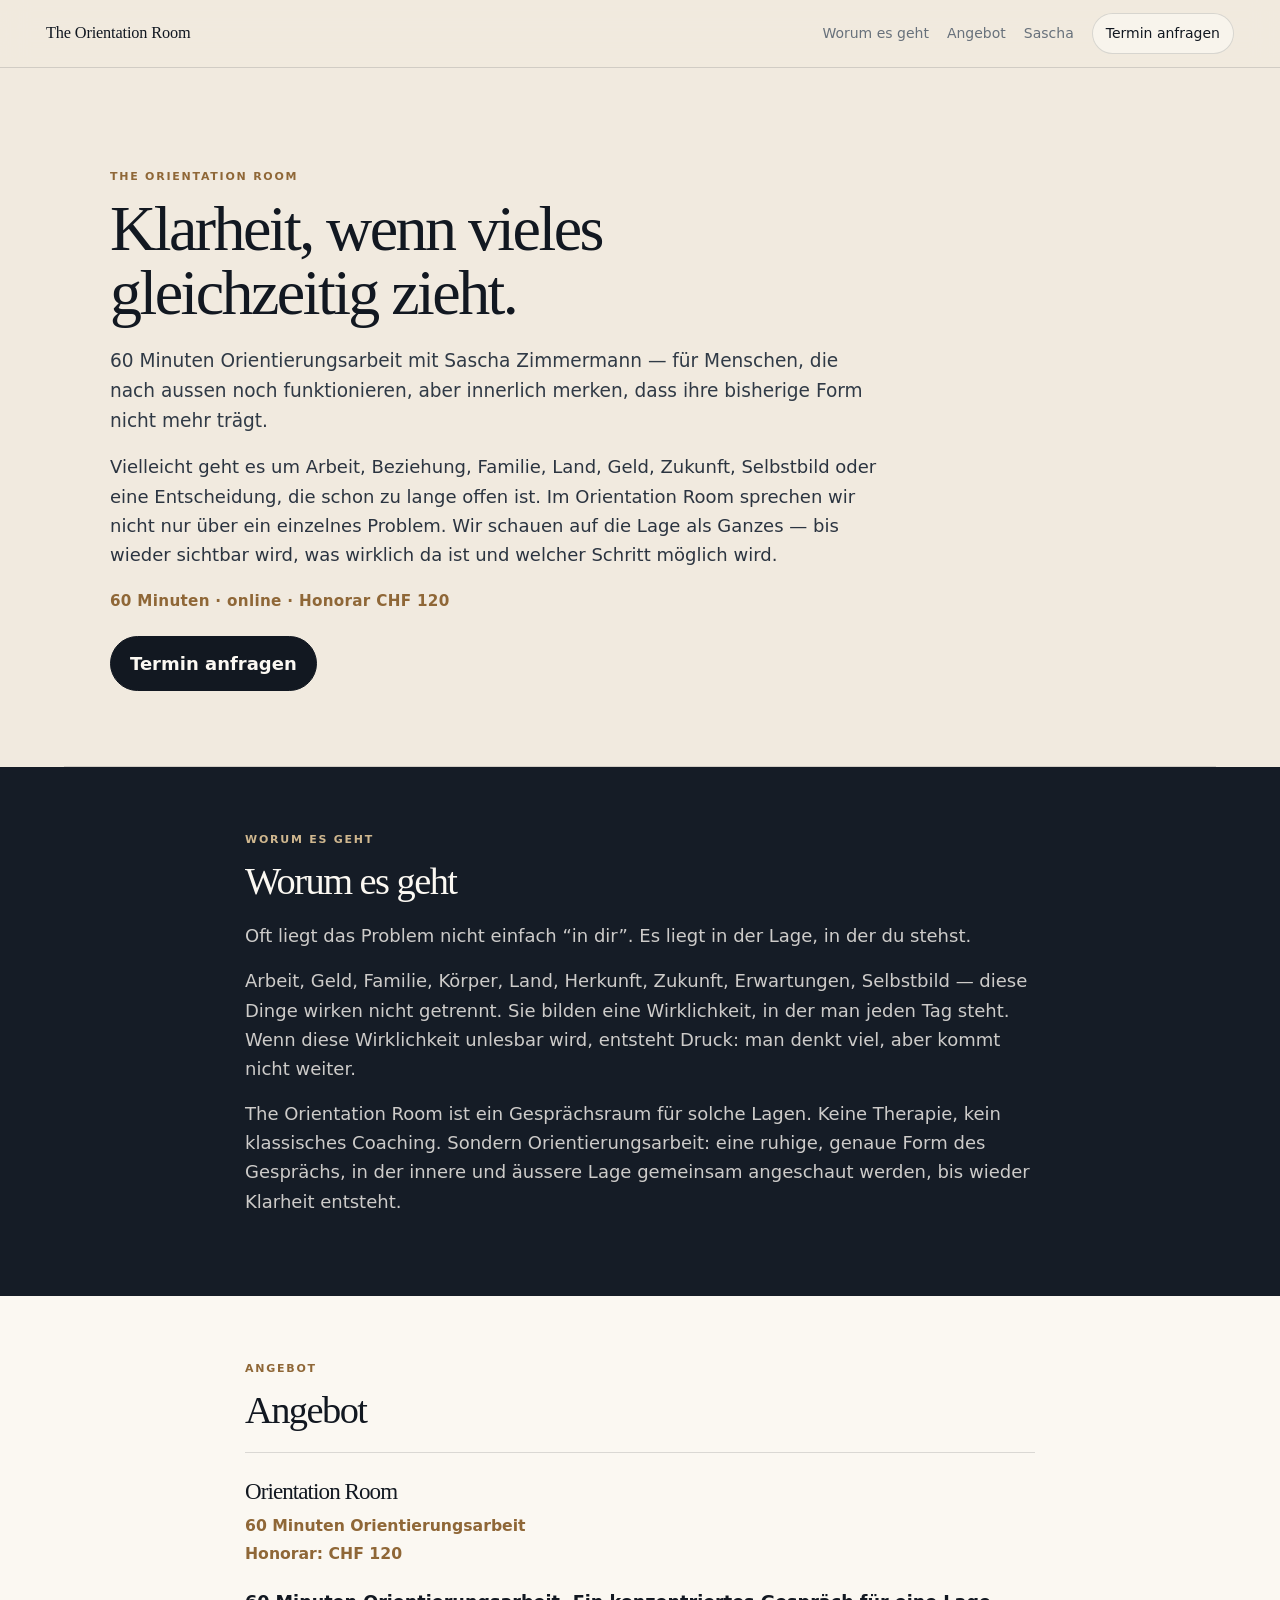
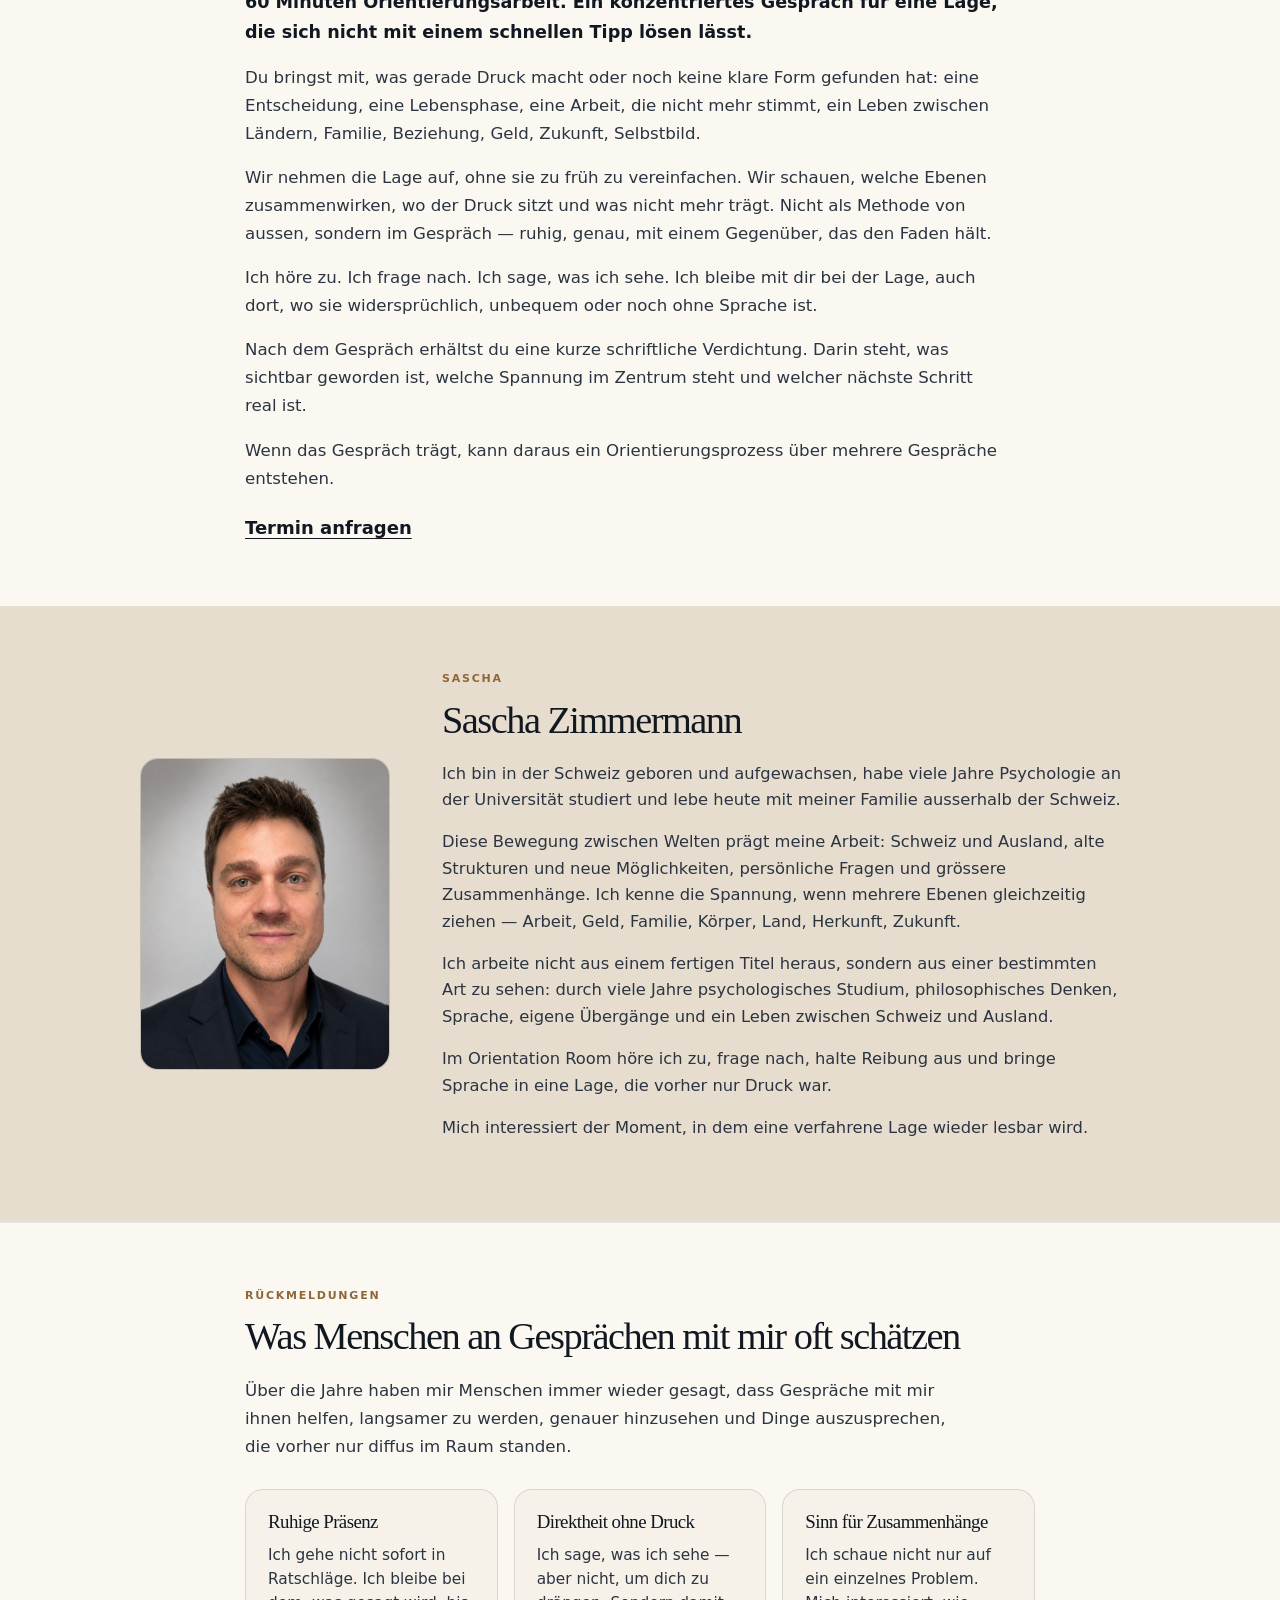
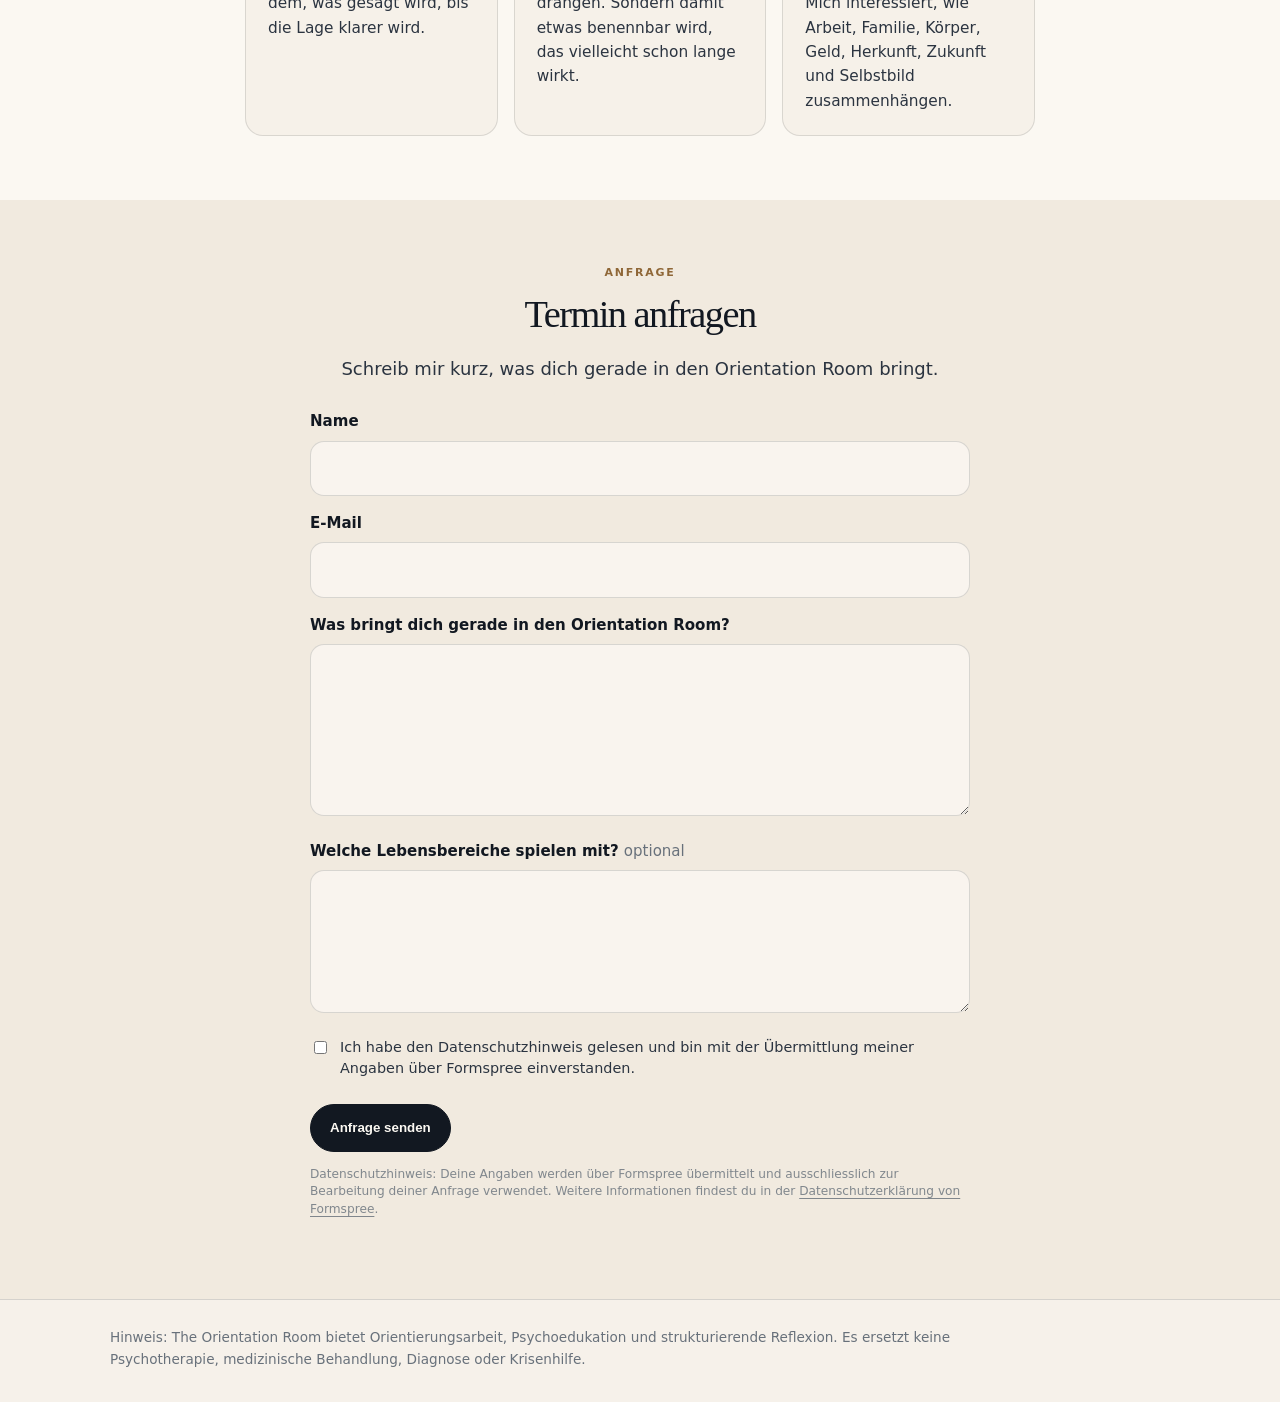
==== index.html @ e3113d96 "Revert "Editorial redesign: two‑zone hero, orientation dossier card, palette & typographic refinemen" ====
<!doctype html>
<html lang="de-CH">
<head>
  <meta charset="utf-8" />
  <meta name="viewport" content="width=device-width, initial-scale=1" />
  <title>The Orientation Room — Orientierungsarbeit mit Sascha Zimmermann</title>
  <meta name="description" content="Orientierungsarbeit mit Sascha Zimmermann für Klarheit, Orientierung und nächste Schritte in komplexen Lebenssituationen." />
  <meta property="og:title" content="The Orientation Room" />
  <meta property="og:description" content="Orientierungsarbeit für Klarheit, Orientierung und nächste Schritte in komplexen Lebenssituationen." />
  <meta property="og:type" content="website" />
  <meta property="og:url" content="https://plexistrg.github.io/the-orientation-room/" />
  <link rel="canonical" href="https://plexistrg.github.io/the-orientation-room/" />
  <link rel="stylesheet" href="styles.css" />
</head>
<body>
  <header class="site-header">
    <a class="brand" href="#top" aria-label="The Orientation Room Home">
      <span class="brand-text">The Orientation Room</span>
    </a>
    <nav class="nav" aria-label="Main Navigation">
      <a href="#room">Worum es geht</a>
      <a href="#offer">Angebot</a>
      <a href="#sascha">Sascha</a>
      <a class="nav-cta" href="#booking">Termin anfragen</a>
    </nav>
  </header>

  <main id="top">
    <section class="hero section-pad" aria-labelledby="hero-title">
      <div class="container hero-layout">
        <div class="hero-content">
          <p class="eyebrow">The Orientation Room</p>
          <h1 id="hero-title">Klarheit, wenn vieles gleichzeitig zieht.</h1>
          <p class="lead">60 Minuten Orientierungsarbeit mit Sascha Zimmermann — für Menschen, die nach aussen noch funktionieren, aber innerlich merken, dass ihre bisherige Form nicht mehr trägt.</p>
          <p class="supporting-line">Vielleicht geht es um Arbeit, Beziehung, Familie, Land, Geld, Zukunft, Selbstbild oder eine Entscheidung, die schon zu lange offen ist. Im Orientation Room sprechen wir nicht nur über ein einzelnes Problem. Wir schauen auf die Lage als Ganzes — bis wieder sichtbar wird, was wirklich da ist und welcher Schritt möglich wird.</p>
          <p class="hero-offer-line">60 Minuten · online · Honorar CHF 120</p>
          <div class="hero-actions" aria-label="Hauptaktion">
            <a class="button primary" href="#booking">Termin anfragen</a>
          </div>
        </div>
      </div>
    </section>

    <section id="room" class="section section-ink">
      <div class="container narrow">
        <p class="eyebrow light">Worum es geht</p>
        <h2>Worum es geht</h2>
        <p>Oft liegt das Problem nicht einfach “in dir”. Es liegt in der Lage, in der du stehst.</p>
        <p>Arbeit, Geld, Familie, Körper, Land, Herkunft, Zukunft, Erwartungen, Selbstbild — diese Dinge wirken nicht getrennt. Sie bilden eine Wirklichkeit, in der man jeden Tag steht. Wenn diese Wirklichkeit unlesbar wird, entsteht Druck: man denkt viel, aber kommt nicht weiter.</p>
        <p>The Orientation Room ist ein Gesprächsraum für solche Lagen. Keine Therapie, kein klassisches Coaching. Sondern Orientierungsarbeit: eine ruhige, genaue Form des Gesprächs, in der innere und äussere Lage gemeinsam angeschaut werden, bis wieder Klarheit entsteht.</p>
      </div>
    </section>

    <section id="offer" class="section section-paper">
      <div class="container narrow">
        <p class="eyebrow">Angebot</p>
        <h2>Angebot</h2>
        <article class="offer-panel">
          <header class="offer-header">
            <h3>Orientation Room</h3>
            <p>60 Minuten Orientierungsarbeit</p>
            <p>Honorar: CHF 120</p>
          </header>
          <div class="offer-prose">
            <p>60 Minuten Orientierungsarbeit. Ein konzentriertes Gespräch für eine Lage, die sich nicht mit einem schnellen Tipp lösen lässt.</p>
            <p>Du bringst mit, was gerade Druck macht oder noch keine klare Form gefunden hat: eine Entscheidung, eine Lebensphase, eine Arbeit, die nicht mehr stimmt, ein Leben zwischen Ländern, Familie, Beziehung, Geld, Zukunft, Selbstbild.</p>
            <p>Wir nehmen die Lage auf, ohne sie zu früh zu vereinfachen. Wir schauen, welche Ebenen zusammenwirken, wo der Druck sitzt und was nicht mehr trägt. Nicht als Methode von aussen, sondern im Gespräch — ruhig, genau, mit einem Gegenüber, das den Faden hält.</p>
            <p>Ich höre zu. Ich frage nach. Ich sage, was ich sehe. Ich bleibe mit dir bei der Lage, auch dort, wo sie widersprüchlich, unbequem oder noch ohne Sprache ist.</p>
            <p>Nach dem Gespräch erhältst du eine kurze schriftliche Verdichtung. Darin steht, was sichtbar geworden ist, welche Spannung im Zentrum steht und welcher nächste Schritt real ist.</p>
            <p>Wenn das Gespräch trägt, kann daraus ein Orientierungsprozess über mehrere Gespräche entstehen.</p>
          </div>
          <a class="text-link" href="#booking">Termin anfragen</a>
        </article>
      </div>
    </section>

    <section id="sascha" class="section section-soft founder-section">
      <div class="container founder-card">
        <div class="portrait-wrap">
          <img src="sascha-zimmermann.png" alt="Sascha Zimmermann" class="portrait-image">
        </div>
        <div class="person-copy">
          <p class="eyebrow">Sascha</p>
          <h2>Sascha Zimmermann</h2>
          <p>Ich bin in der Schweiz geboren und aufgewachsen, habe viele Jahre Psychologie an der Universität studiert und lebe heute mit meiner Familie ausserhalb der Schweiz.</p>
          <p>Diese Bewegung zwischen Welten prägt meine Arbeit: Schweiz und Ausland, alte Strukturen und neue Möglichkeiten, persönliche Fragen und grössere Zusammenhänge. Ich kenne die Spannung, wenn mehrere Ebenen gleichzeitig ziehen — Arbeit, Geld, Familie, Körper, Land, Herkunft, Zukunft.</p>
          <p>Ich arbeite nicht aus einem fertigen Titel heraus, sondern aus einer bestimmten Art zu sehen: durch viele Jahre psychologisches Studium, philosophisches Denken, Sprache, eigene Übergänge und ein Leben zwischen Schweiz und Ausland.</p>
          <p>Im Orientation Room höre ich zu, frage nach, halte Reibung aus und bringe Sprache in eine Lage, die vorher nur Druck war.</p>
          <p>Mich interessiert der Moment, in dem eine verfahrene Lage wieder lesbar wird.</p>
        </div>
      </div>
    </section>

    <section id="trust" class="section section-paper trust-section">
      <div class="container narrow">
        <p class="eyebrow">Rückmeldungen</p>
        <h2>Was Menschen an Gesprächen mit mir oft schätzen</h2>
        <p class="trust-intro">Über die Jahre haben mir Menschen immer wieder gesagt, dass Gespräche mit mir ihnen helfen, langsamer zu werden, genauer hinzusehen und Dinge auszusprechen, die vorher nur diffus im Raum standen.</p>
        <div class="trust-cards" aria-label="Häufig geschätzte Qualitäten in Gesprächen">
          <article class="trust-card">
            <h3>Ruhige Präsenz</h3>
            <p>Ich gehe nicht sofort in Ratschläge. Ich bleibe bei dem, was gesagt wird, bis die Lage klarer wird.</p>
          </article>
          <article class="trust-card">
            <h3>Direktheit ohne Druck</h3>
            <p>Ich sage, was ich sehe — aber nicht, um dich zu drängen. Sondern damit etwas benennbar wird, das vielleicht schon lange wirkt.</p>
          </article>
          <article class="trust-card">
            <h3>Sinn für Zusammenhänge</h3>
            <p>Ich schaue nicht nur auf ein einzelnes Problem. Mich interessiert, wie Arbeit, Familie, Körper, Geld, Herkunft, Zukunft und Selbstbild zusammenhängen.</p>
          </article>
        </div>
      </div>
    </section>

    <section id="booking" class="section final-cta">
      <div class="container narrow">
        <p class="eyebrow">Anfrage</p>
        <h2>Termin anfragen</h2>
        <p>Schreib mir kurz, was dich gerade in den Orientation Room bringt.</p>
        <form class="booking-form" action="https://formspree.io/f/mkoljwkv" method="POST">
          <label for="booking-name">Name</label>
          <input id="booking-name" name="name" type="text" autocomplete="name" required>

          <label for="booking-email">E-Mail</label>
          <input id="booking-email" name="email" type="email" autocomplete="email" required>

          <label for="booking-message">Was bringt dich gerade in den Orientation Room?</label>
          <textarea id="booking-message" name="message" rows="5" required></textarea>

          <label for="booking-areas">Welche Lebensbereiche spielen mit? <span>optional</span></label>
          <textarea id="booking-areas" name="lebensbereiche" rows="4"></textarea>

          <label class="consent-check">
            <input type="checkbox" name="privacy_consent" required>
            Ich habe den Datenschutzhinweis gelesen und bin mit der Übermittlung meiner Angaben über Formspree einverstanden.
          </label>

          <button class="button primary" type="submit">Anfrage senden</button>
        </form>
        <p class="privacy-notice">Datenschutzhinweis: Deine Angaben werden über Formspree übermittelt und ausschliesslich zur Bearbeitung deiner Anfrage verwendet. Weitere Informationen findest du in der <a href="https://formspree.io/legal/privacy-policy/">Datenschutzerklärung von Formspree</a>.</p>
      </div>
    </section>
  </main>

  <footer class="footer">
    <div class="footer-inner">
      <p class="legal-note">Hinweis: The Orientation Room bietet Orientierungsarbeit, Psychoedukation und strukturierende Reflexion. Es ersetzt keine Psychotherapie, medizinische Behandlung, Diagnose oder Krisenhilfe.</p>
    </div>
  </footer>
</body>
</html>
---- styles.css ----
:root {
  --ink: #121821;
  --ink-soft: #2b3440;
  --muted: #68717b;
  --paper: #f1eadf;
  --paper-soft: #fbf8f2;
  --paper-deep: #e7ddce;
  --gold: #8f6737;
  --line: rgba(18, 24, 33, .14);
  --radius: 18px;
}

* { box-sizing: border-box; }
html { scroll-behavior: smooth; }
body {
  margin: 0;
  font-family: Inter, ui-sans-serif, system-ui, -apple-system, BlinkMacSystemFont, "Segoe UI", sans-serif;
  font-size: 18px;
  line-height: 1.62;
  color: var(--ink);
  background: var(--paper);
}

a { color: inherit; text-decoration: none; }
p { margin: 0 0 1rem; color: var(--ink-soft); }

.site-header {
  position: sticky;
  top: 0;
  z-index: 10;
  display: flex;
  align-items: center;
  justify-content: space-between;
  gap: 24px;
  padding: 13px clamp(20px, 4vw, 46px);
  background: rgba(241, 234, 223, .94);
  border-bottom: 1px solid var(--line);
  backdrop-filter: blur(14px);
}

.brand {
  display: inline-flex;
  align-items: center;
  font-family: Georgia, "Times New Roman", serif;
  font-size: 1.02rem;
  font-weight: 500;
  letter-spacing: -.01em;
}

.nav { display: flex; align-items: center; gap: 18px; font-size: 14px; color: var(--muted); }
.nav a:hover { color: var(--ink); }
.nav-cta { padding: 8px 13px; border: 1px solid var(--line); border-radius: 999px; background: rgba(251, 248, 242, .72); color: var(--ink); }

.container { width: min(100% - 40px, 1060px); margin: 0 auto; }
.narrow { max-width: 790px; }
.section, .section-pad { padding: clamp(46px, 5vw, 66px) 0; }

.hero {
  position: relative;
  padding-top: clamp(70px, 8vw, 100px);
  padding-bottom: clamp(52px, 6vw, 76px);
}
.hero::after {
  content: "";
  position: absolute;
  left: clamp(20px, 5vw, 80px);
  right: clamp(20px, 5vw, 80px);
  bottom: 0;
  height: 1px;
  background: var(--line);
}
.hero-content { max-width: 880px; }
.eyebrow { margin: 0 0 12px; color: var(--gold); font-size: 11px; font-weight: 800; letter-spacing: .16em; text-transform: uppercase; }
.eyebrow.light { color: #cfb78f; }
h1, h2, h3 { margin: 0; letter-spacing: -.04em; line-height: 1.06; }
h1, h2, h3 { font-family: Georgia, "Times New Roman", serif; font-weight: 500; }
h1 { max-width: 760px; font-size: clamp(2.6rem, 5vw, 4.75rem); line-height: .99; }
h2 { margin-bottom: 20px; font-size: clamp(1.85rem, 3vw, 2.75rem); }
h3 { font-size: clamp(1.35rem, 1.8vw, 1.6rem); }
.lead { max-width: 760px; margin-top: 22px; font-size: clamp(1.08rem, 1.45vw, 1.23rem); color: #303a46; }
.supporting-line { max-width: 790px; margin-top: 12px; }
.hero-offer-line { margin: 20px 0 0; color: var(--gold); font-size: .95rem; font-weight: 780; letter-spacing: .02em; }
.hero-actions { display: flex; flex-wrap: wrap; gap: 12px; margin-top: 22px; }

.button { display: inline-flex; align-items: center; justify-content: center; min-height: 48px; padding: 12px 19px; border: 1px solid var(--ink); border-radius: 999px; font-weight: 740; transition: transform .18s ease, background-color .18s ease; }
.button:hover { transform: translateY(-1px); }
.button.primary { background: var(--ink); color: var(--paper-soft); }

.section-ink { background: #151c26; color: var(--paper-soft); }
.section-ink h2 { max-width: 720px; }
.section-ink p { color: rgba(251, 248, 242, .8); }
.section-soft { background: var(--paper-deep); }
.section-paper { background: var(--paper-soft); }

.offer-panel {
  margin-top: 22px;
  padding-top: 26px;
  border-top: 1px solid var(--line);
}
.offer-header { margin-bottom: 22px; }
.offer-header h3 { margin-bottom: 9px; }
.offer-header p { margin-bottom: 3px; color: var(--gold); font-size: .98rem; font-weight: 760; }
.offer-prose { max-width: 760px; }
.offer-prose p { margin-bottom: 1.02rem; font-size: 1.04rem; line-height: 1.68; }
.offer-prose p:first-child { color: var(--ink); font-size: 1.1rem; font-weight: 690; }
.text-link { display: inline-block; margin-top: 4px; color: var(--ink); font-weight: 760; text-decoration: underline; text-underline-offset: 4px; }

.founder-card {
  max-width: 1000px;
  display: grid;
  grid-template-columns: minmax(210px, 250px) minmax(0, 1fr);
  gap: clamp(28px, 5vw, 52px);
  align-items: center;
}
.founder-card .person-copy { max-width: 680px; }
.founder-card p:not(.eyebrow) { font-size: 1.02rem; }
.portrait-wrap { display: flex; justify-content: center; align-items: center; }
.portrait-image {
  width: clamp(210px, 22vw, 250px);
  aspect-ratio: 4 / 5;
  border-radius: var(--radius);
  border: 1px solid rgba(18, 24, 33, .16);
  object-fit: cover;
  object-position: center center;
  background: var(--paper-deep);
}

.trust-section { border-top: 1px solid rgba(18, 24, 33, .08); }
.trust-intro { max-width: 730px; font-size: 1.04rem; line-height: 1.68; }
.trust-cards {
  display: grid;
  grid-template-columns: repeat(3, minmax(0, 1fr));
  gap: 16px;
  margin-top: 28px;
}
.trust-card {
  padding: 22px;
  border: 1px solid rgba(18, 24, 33, .12);
  border-radius: var(--radius);
  background: rgba(241, 234, 223, .5);
}
.trust-card h3 { margin-bottom: 11px; font-size: 1.18rem; letter-spacing: -.03em; }
.trust-card p { margin-bottom: 0; color: var(--ink-soft); font-size: .96rem; line-height: 1.58; }
.trust-note { margin-top: 20px; color: var(--muted); font-size: .86rem; line-height: 1.55; }

.final-cta { text-align: center; background: var(--paper); }
.final-cta p:not(.eyebrow) { max-width: 660px; margin-left: auto; margin-right: auto; }
.booking-line { color: var(--gold); font-weight: 760; }
.booking-form { max-width: 660px; margin: 26px auto 0; text-align: left; }
.booking-form label { display: block; margin: 15px 0 7px; color: var(--ink); font-size: .94rem; font-weight: 740; }
.booking-form label span { color: var(--muted); font-weight: 520; }
.booking-form input,
.booking-form textarea {
  width: 100%;
  border: 1px solid var(--line);
  border-radius: 14px;
  padding: 12px 14px;
  color: var(--ink);
  background: rgba(251, 248, 242, .76);
  font: inherit;
}
.booking-form textarea { resize: vertical; }
.booking-form .consent-check { display: flex; gap: 10px; align-items: flex-start; margin-top: 16px; color: var(--ink-soft); font-size: .9rem; font-weight: 520; line-height: 1.45; }
.booking-form .consent-check input { width: auto; margin-top: 4px; }
.booking-form .button { margin-top: 18px; cursor: pointer; }
.question-line { margin-top: 18px !important; font-size: .95rem; }
.question-line a { text-decoration: underline; text-underline-offset: 3px; }
.privacy-notice { margin-top: 14px !important; color: color-mix(in srgb, var(--muted) 82%, transparent); font-size: .76rem; line-height: 1.45; text-align: left; }
.privacy-notice a { text-decoration: underline; text-underline-offset: 3px; }

.footer { padding: 26px 0 32px; border-top: 1px solid var(--line); background: rgba(251, 248, 242, .56); }
.footer-inner { width: min(100% - 40px, 1060px); margin: 0 auto; }
.footer p { margin: 0; color: var(--muted); font-size: .85rem; }
.legal-note { max-width: 920px; }

@media (max-width: 920px) {
  .nav { display: none; }
  .trust-cards { grid-template-columns: 1fr; }
  .founder-card { grid-template-columns: 1fr; }
  .portrait-wrap { justify-content: flex-start; }
  .portrait-image { width: clamp(180px, 48vw, 220px); }
}

@media (max-width: 620px) {
  body { font-size: 17px; }
  .container, .footer-inner { width: min(100% - 32px, 1060px); }
  .section, .section-pad { padding: 42px 0; }
  .hero { padding-top: 54px; padding-bottom: 48px; }
  h1 { font-size: clamp(2.3rem, 11.5vw, 3.9rem); line-height: 1.02; }
  .lead { font-size: 1.04rem; }
  .hero-actions, .button { width: 100%; }
  .brand-text { font-size: 15px; }
}
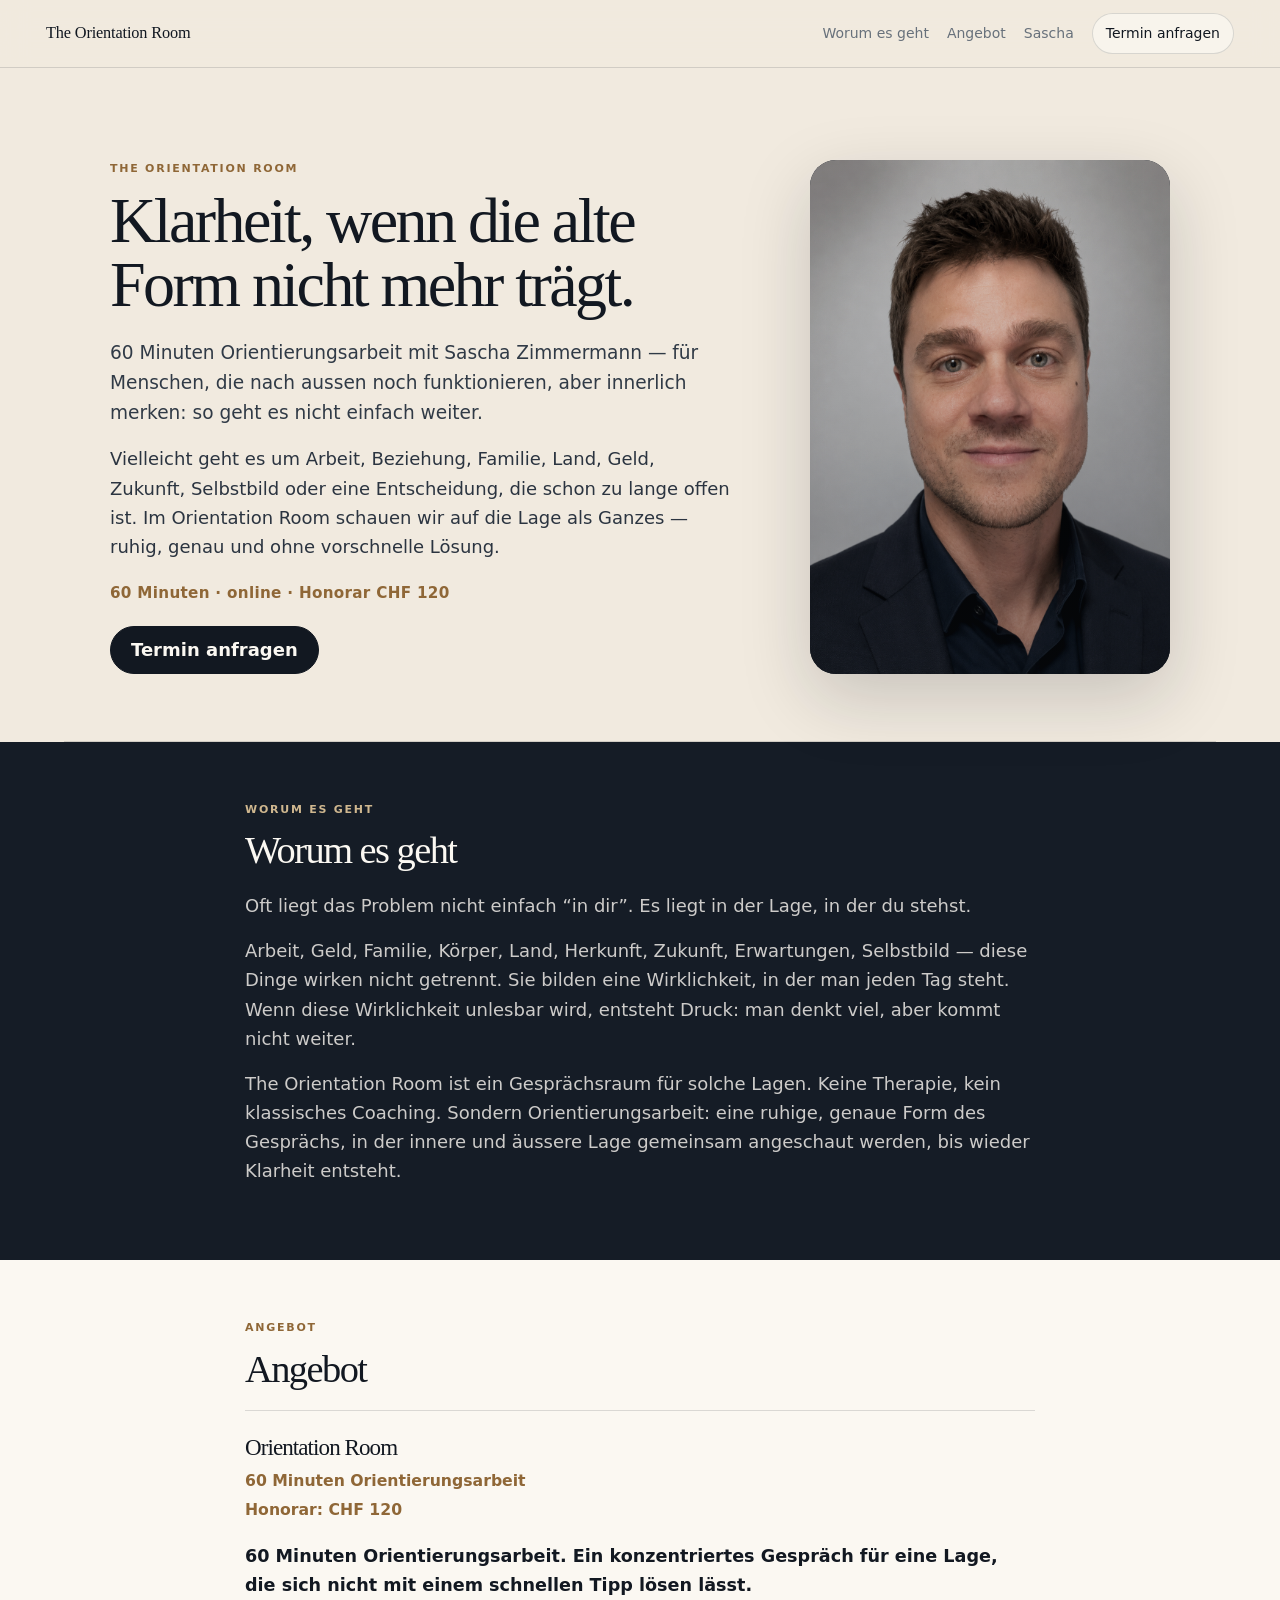
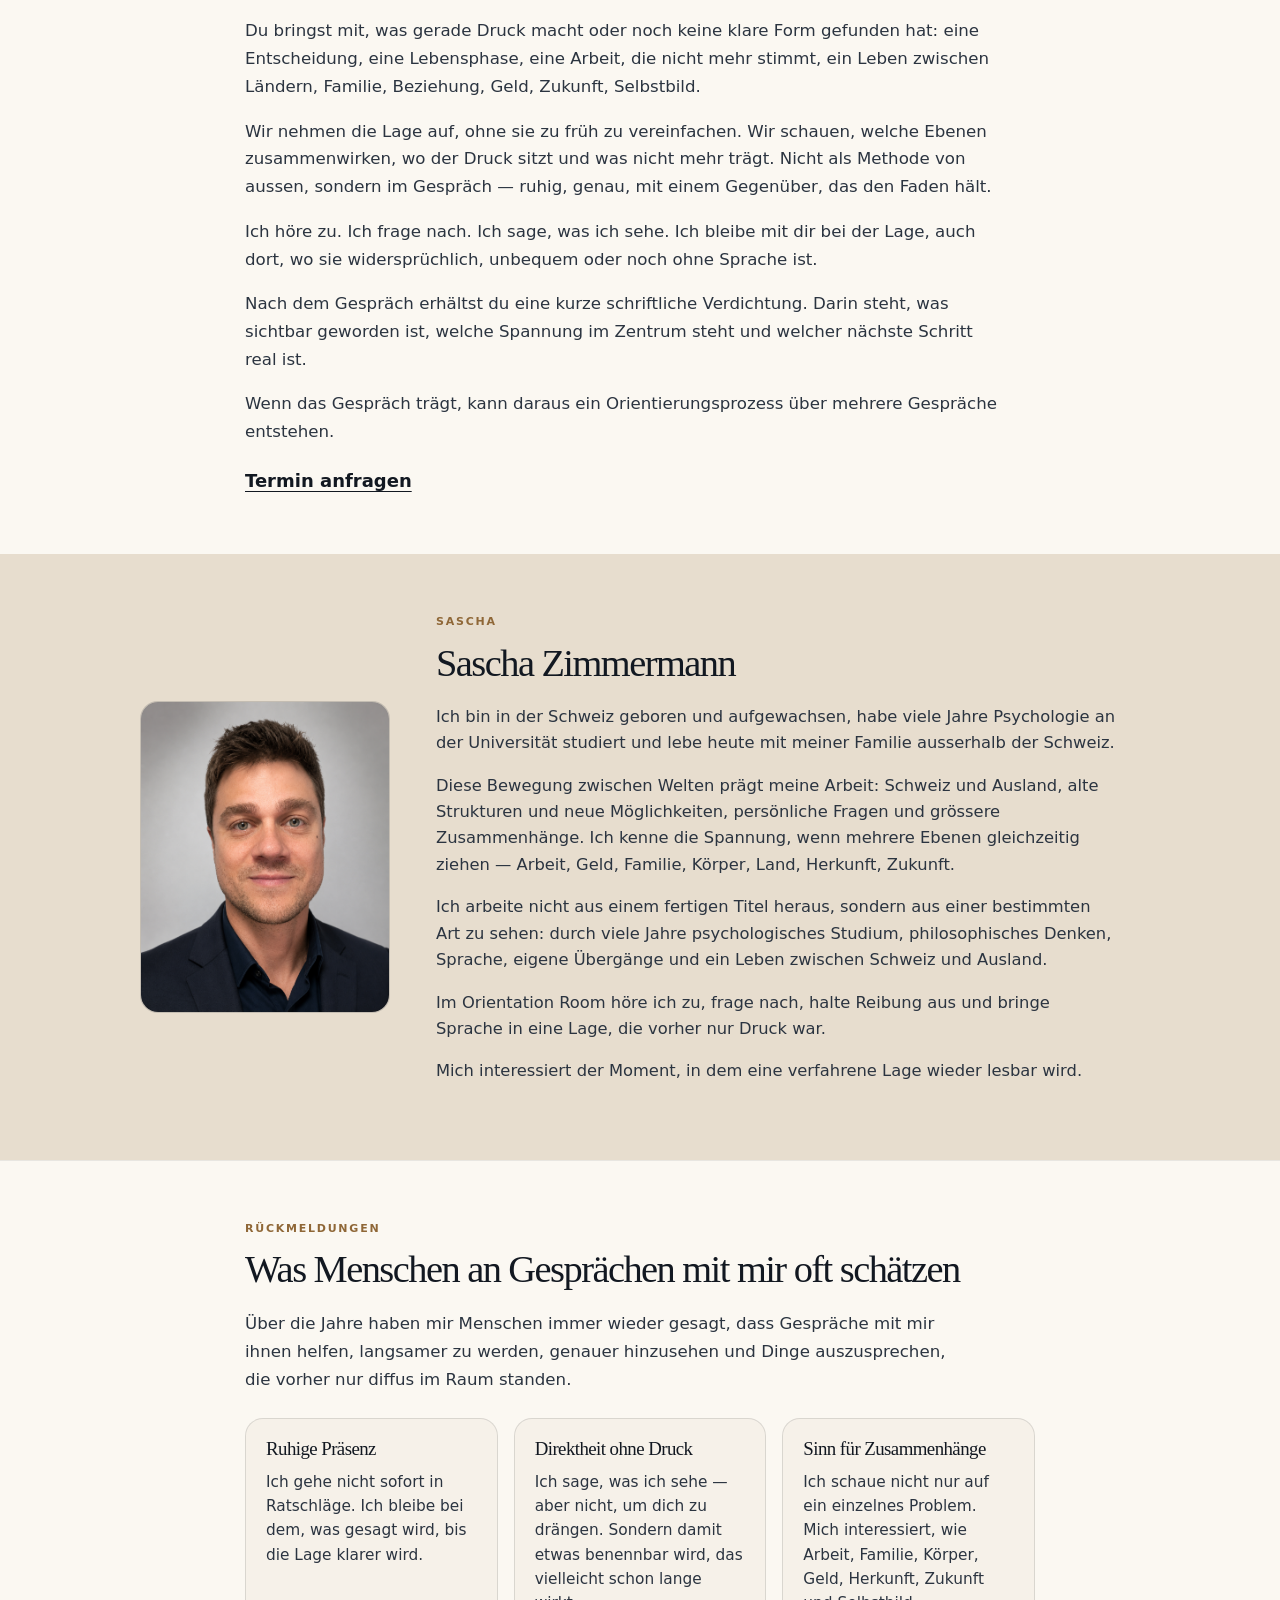
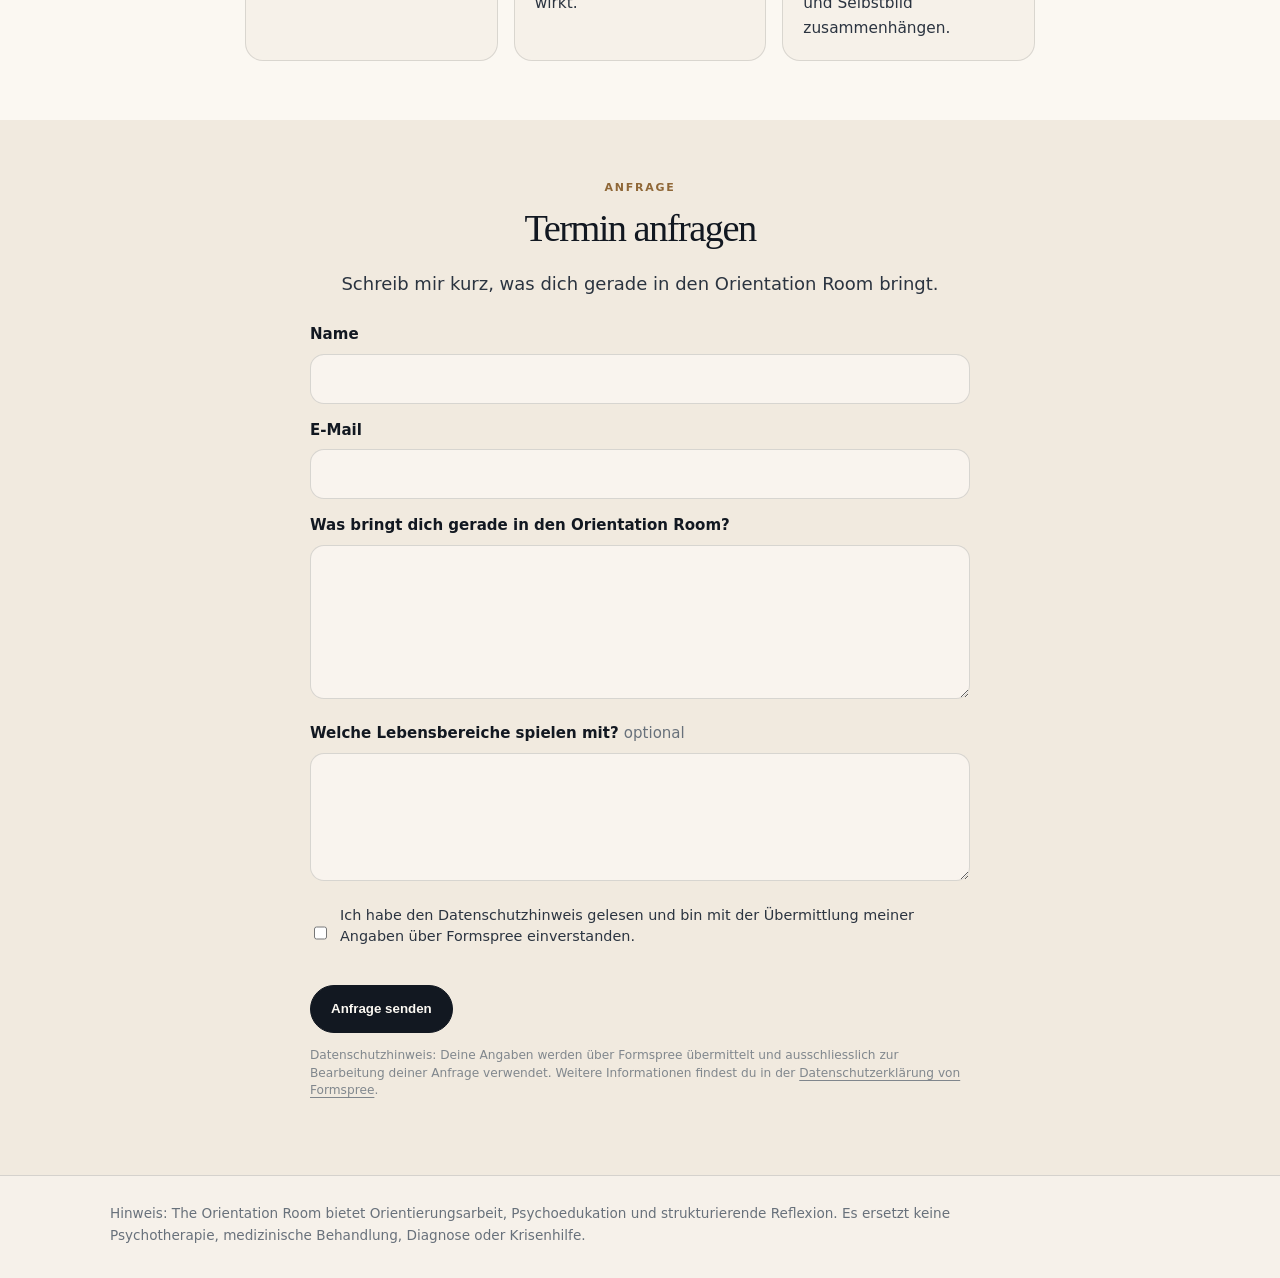
==== commit b8ff6083: "Redesign hero with founder portrait" ====
--- a/index.html
+++ b/index.html
@@ -30,14 +30,17 @@
       <div class="container hero-layout">
         <div class="hero-content">
           <p class="eyebrow">The Orientation Room</p>
-          <h1 id="hero-title">Klarheit, wenn vieles gleichzeitig zieht.</h1>
-          <p class="lead">60 Minuten Orientierungsarbeit mit Sascha Zimmermann — für Menschen, die nach aussen noch funktionieren, aber innerlich merken, dass ihre bisherige Form nicht mehr trägt.</p>
-          <p class="supporting-line">Vielleicht geht es um Arbeit, Beziehung, Familie, Land, Geld, Zukunft, Selbstbild oder eine Entscheidung, die schon zu lange offen ist. Im Orientation Room sprechen wir nicht nur über ein einzelnes Problem. Wir schauen auf die Lage als Ganzes — bis wieder sichtbar wird, was wirklich da ist und welcher Schritt möglich wird.</p>
+          <h1 id="hero-title">Klarheit, wenn die alte Form nicht mehr trägt.</h1>
+          <p class="lead">60 Minuten Orientierungsarbeit mit Sascha Zimmermann — für Menschen, die nach aussen noch funktionieren, aber innerlich merken: so geht es nicht einfach weiter.</p>
+          <p class="supporting-line">Vielleicht geht es um Arbeit, Beziehung, Familie, Land, Geld, Zukunft, Selbstbild oder eine Entscheidung, die schon zu lange offen ist. Im Orientation Room schauen wir auf die Lage als Ganzes — ruhig, genau und ohne vorschnelle Lösung.</p>
           <p class="hero-offer-line">60 Minuten · online · Honorar CHF 120</p>
           <div class="hero-actions" aria-label="Hauptaktion">
             <a class="button primary" href="#booking">Termin anfragen</a>
           </div>
         </div>
+        <figure class="hero-portrait" aria-label="Sascha Zimmermann">
+          <img src="sascha-zimmermann.png" alt="Sascha Zimmermann" class="hero-portrait-image">
+        </figure>
       </div>
     </section>
 
--- a/styles.css
+++ b/styles.css
@@ -53,12 +53,12 @@
 
 .container { width: min(100% - 40px, 1060px); margin: 0 auto; }
 .narrow { max-width: 790px; }
-.section, .section-pad { padding: clamp(46px, 5vw, 66px) 0; }
+.section, .section-pad { padding: clamp(42px, 4.6vw, 60px) 0; }
 
 .hero {
   position: relative;
-  padding-top: clamp(70px, 8vw, 100px);
-  padding-bottom: clamp(52px, 6vw, 76px);
+  padding-top: clamp(64px, 7.4vw, 92px);
+  padding-bottom: clamp(48px, 5.5vw, 68px);
 }
 .hero::after {
   content: "";
@@ -69,7 +69,39 @@
   height: 1px;
   background: var(--line);
 }
-.hero-content { max-width: 880px; }
+.hero-layout {
+  display: grid;
+  grid-template-columns: minmax(0, 1fr) minmax(280px, 360px);
+  gap: clamp(32px, 6vw, 76px);
+  align-items: center;
+}
+.hero-content { max-width: 690px; }
+.hero-portrait {
+  position: relative;
+  margin: 0;
+  align-self: stretch;
+  min-height: 430px;
+  border-radius: calc(var(--radius) + 8px);
+  overflow: hidden;
+  background: #151c26;
+  box-shadow: 0 24px 70px rgba(18, 24, 33, .18);
+}
+.hero-portrait::after {
+  content: "";
+  position: absolute;
+  inset: 0;
+  background: linear-gradient(180deg, rgba(18, 24, 33, .02), rgba(18, 24, 33, .28));
+  pointer-events: none;
+}
+.hero-portrait-image {
+  width: 100%;
+  height: 100%;
+  min-height: inherit;
+  display: block;
+  object-fit: cover;
+  object-position: center center;
+  filter: saturate(.82) contrast(1.04) brightness(.9);
+}
 .eyebrow { margin: 0 0 12px; color: var(--gold); font-size: 11px; font-weight: 800; letter-spacing: .16em; text-transform: uppercase; }
 .eyebrow.light { color: #cfb78f; }
 h1, h2, h3 { margin: 0; letter-spacing: -.04em; line-height: 1.06; }
@@ -80,9 +112,9 @@
 .lead { max-width: 760px; margin-top: 22px; font-size: clamp(1.08rem, 1.45vw, 1.23rem); color: #303a46; }
 .supporting-line { max-width: 790px; margin-top: 12px; }
 .hero-offer-line { margin: 20px 0 0; color: var(--gold); font-size: .95rem; font-weight: 780; letter-spacing: .02em; }
-.hero-actions { display: flex; flex-wrap: wrap; gap: 12px; margin-top: 22px; }
-
-.button { display: inline-flex; align-items: center; justify-content: center; min-height: 48px; padding: 12px 19px; border: 1px solid var(--ink); border-radius: 999px; font-weight: 740; transition: transform .18s ease, background-color .18s ease; }
+.hero-actions { display: flex; flex-wrap: wrap; gap: 12px; margin-top: 20px; }
+
+.button { display: inline-flex; align-items: center; justify-content: center; min-height: 48px; padding: 12px 20px; border: 1px solid var(--ink); border-radius: 999px; font-weight: 740; line-height: 1.2; transition: transform .18s ease, background-color .18s ease; }
 .button:hover { transform: translateY(-1px); }
 .button.primary { background: var(--ink); color: var(--paper-soft); }
 
@@ -93,11 +125,11 @@
 .section-paper { background: var(--paper-soft); }
 
 .offer-panel {
-  margin-top: 22px;
-  padding-top: 26px;
+  margin-top: 20px;
+  padding-top: 24px;
   border-top: 1px solid var(--line);
 }
-.offer-header { margin-bottom: 22px; }
+.offer-header { margin-bottom: 20px; }
 .offer-header h3 { margin-bottom: 9px; }
 .offer-header p { margin-bottom: 3px; color: var(--gold); font-size: .98rem; font-weight: 760; }
 .offer-prose { max-width: 760px; }
@@ -109,7 +141,7 @@
   max-width: 1000px;
   display: grid;
   grid-template-columns: minmax(210px, 250px) minmax(0, 1fr);
-  gap: clamp(28px, 5vw, 52px);
+  gap: clamp(26px, 4.4vw, 46px);
   align-items: center;
 }
 .founder-card .person-copy { max-width: 680px; }
@@ -131,10 +163,10 @@
   display: grid;
   grid-template-columns: repeat(3, minmax(0, 1fr));
   gap: 16px;
-  margin-top: 28px;
+  margin-top: 24px;
 }
 .trust-card {
-  padding: 22px;
+  padding: 20px;
   border: 1px solid rgba(18, 24, 33, .12);
   border-radius: var(--radius);
   background: rgba(241, 234, 223, .5);
@@ -146,20 +178,29 @@
 .final-cta { text-align: center; background: var(--paper); }
 .final-cta p:not(.eyebrow) { max-width: 660px; margin-left: auto; margin-right: auto; }
 .booking-line { color: var(--gold); font-weight: 760; }
-.booking-form { max-width: 660px; margin: 26px auto 0; text-align: left; }
-.booking-form label { display: block; margin: 15px 0 7px; color: var(--ink); font-size: .94rem; font-weight: 740; }
+.booking-form { max-width: 660px; margin: 24px auto 0; text-align: left; }
+.booking-form label { display: block; margin: 14px 0 7px; color: var(--ink); font-size: .94rem; font-weight: 740; }
+.booking-form label:first-child { margin-top: 0; }
 .booking-form label span { color: var(--muted); font-weight: 520; }
 .booking-form input,
 .booking-form textarea {
   width: 100%;
   border: 1px solid var(--line);
   border-radius: 14px;
-  padding: 12px 14px;
+  min-height: 48px;
+  padding: 11px 14px;
   color: var(--ink);
   background: rgba(251, 248, 242, .76);
   font: inherit;
+  line-height: 1.45;
 }
 .booking-form textarea { resize: vertical; }
+.booking-form input:focus,
+.booking-form textarea:focus {
+  outline: 2px solid rgba(143, 103, 55, .24);
+  outline-offset: 2px;
+  border-color: rgba(143, 103, 55, .45);
+}
 .booking-form .consent-check { display: flex; gap: 10px; align-items: flex-start; margin-top: 16px; color: var(--ink-soft); font-size: .9rem; font-weight: 520; line-height: 1.45; }
 .booking-form .consent-check input { width: auto; margin-top: 4px; }
 .booking-form .button { margin-top: 18px; cursor: pointer; }
@@ -175,6 +216,9 @@
 
 @media (max-width: 920px) {
   .nav { display: none; }
+  .hero-layout { grid-template-columns: 1fr; gap: 28px; }
+  .hero-content { max-width: 760px; }
+  .hero-portrait { width: min(100%, 420px); min-height: 340px; }
   .trust-cards { grid-template-columns: 1fr; }
   .founder-card { grid-template-columns: 1fr; }
   .portrait-wrap { justify-content: flex-start; }
@@ -184,8 +228,10 @@
 @media (max-width: 620px) {
   body { font-size: 17px; }
   .container, .footer-inner { width: min(100% - 32px, 1060px); }
-  .section, .section-pad { padding: 42px 0; }
-  .hero { padding-top: 54px; padding-bottom: 48px; }
+  .section, .section-pad { padding: 38px 0; }
+  .hero { padding-top: 50px; padding-bottom: 44px; }
+  .hero-layout { gap: 24px; }
+  .hero-portrait { width: min(100%, 330px); min-height: 300px; border-radius: var(--radius); }
   h1 { font-size: clamp(2.3rem, 11.5vw, 3.9rem); line-height: 1.02; }
   .lead { font-size: 1.04rem; }
   .hero-actions, .button { width: 100%; }
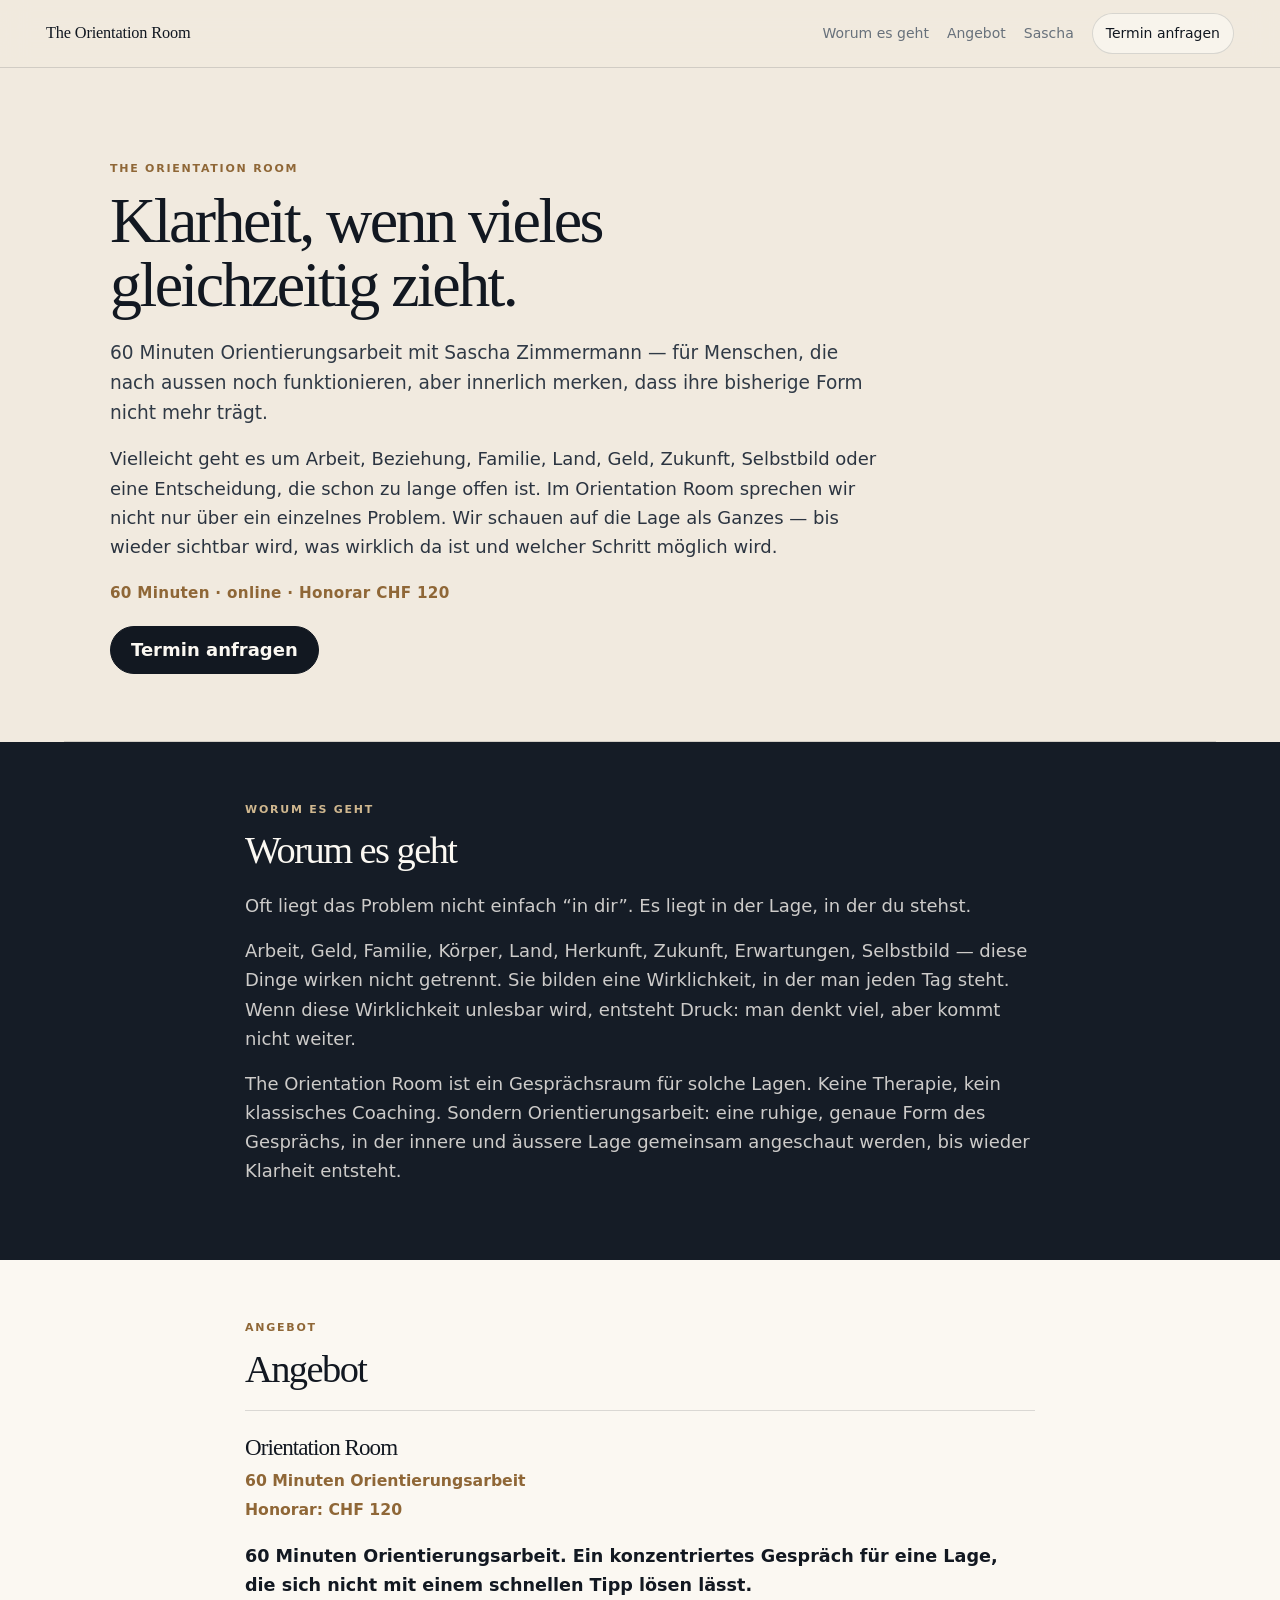
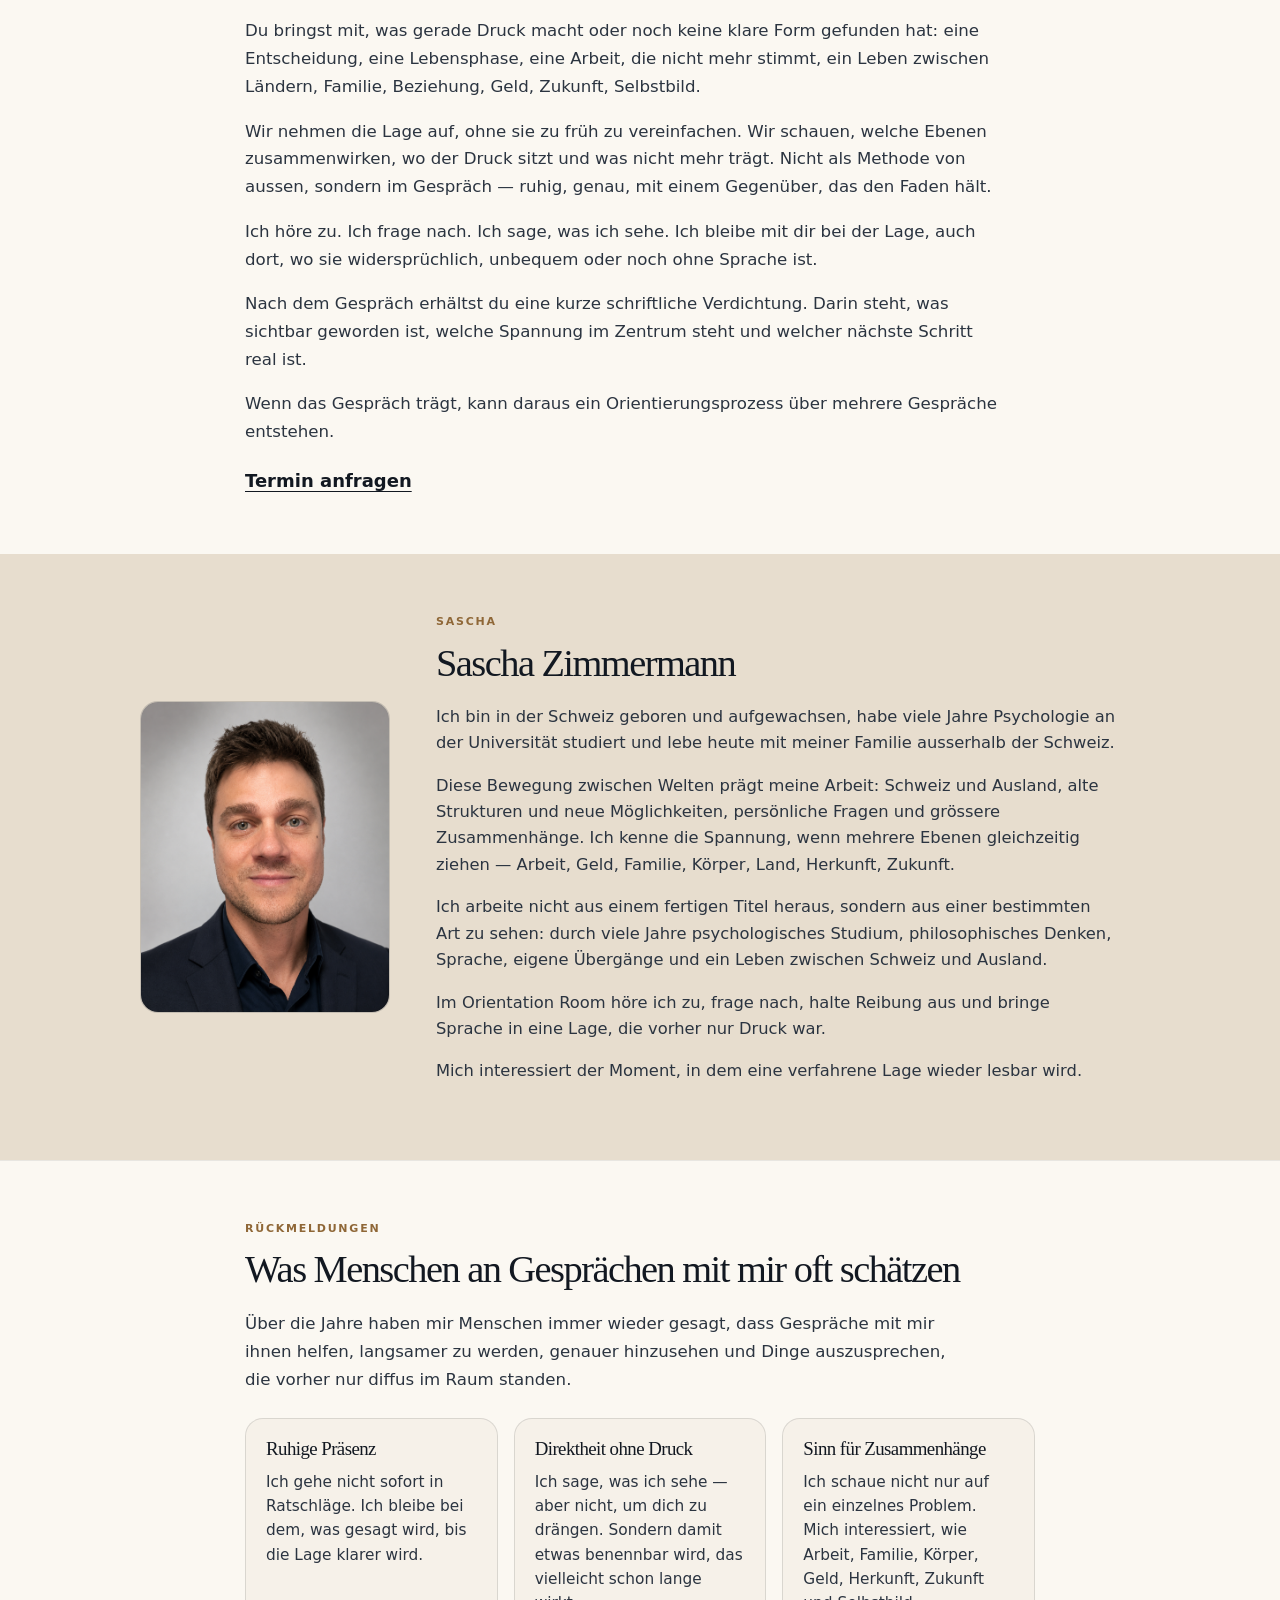
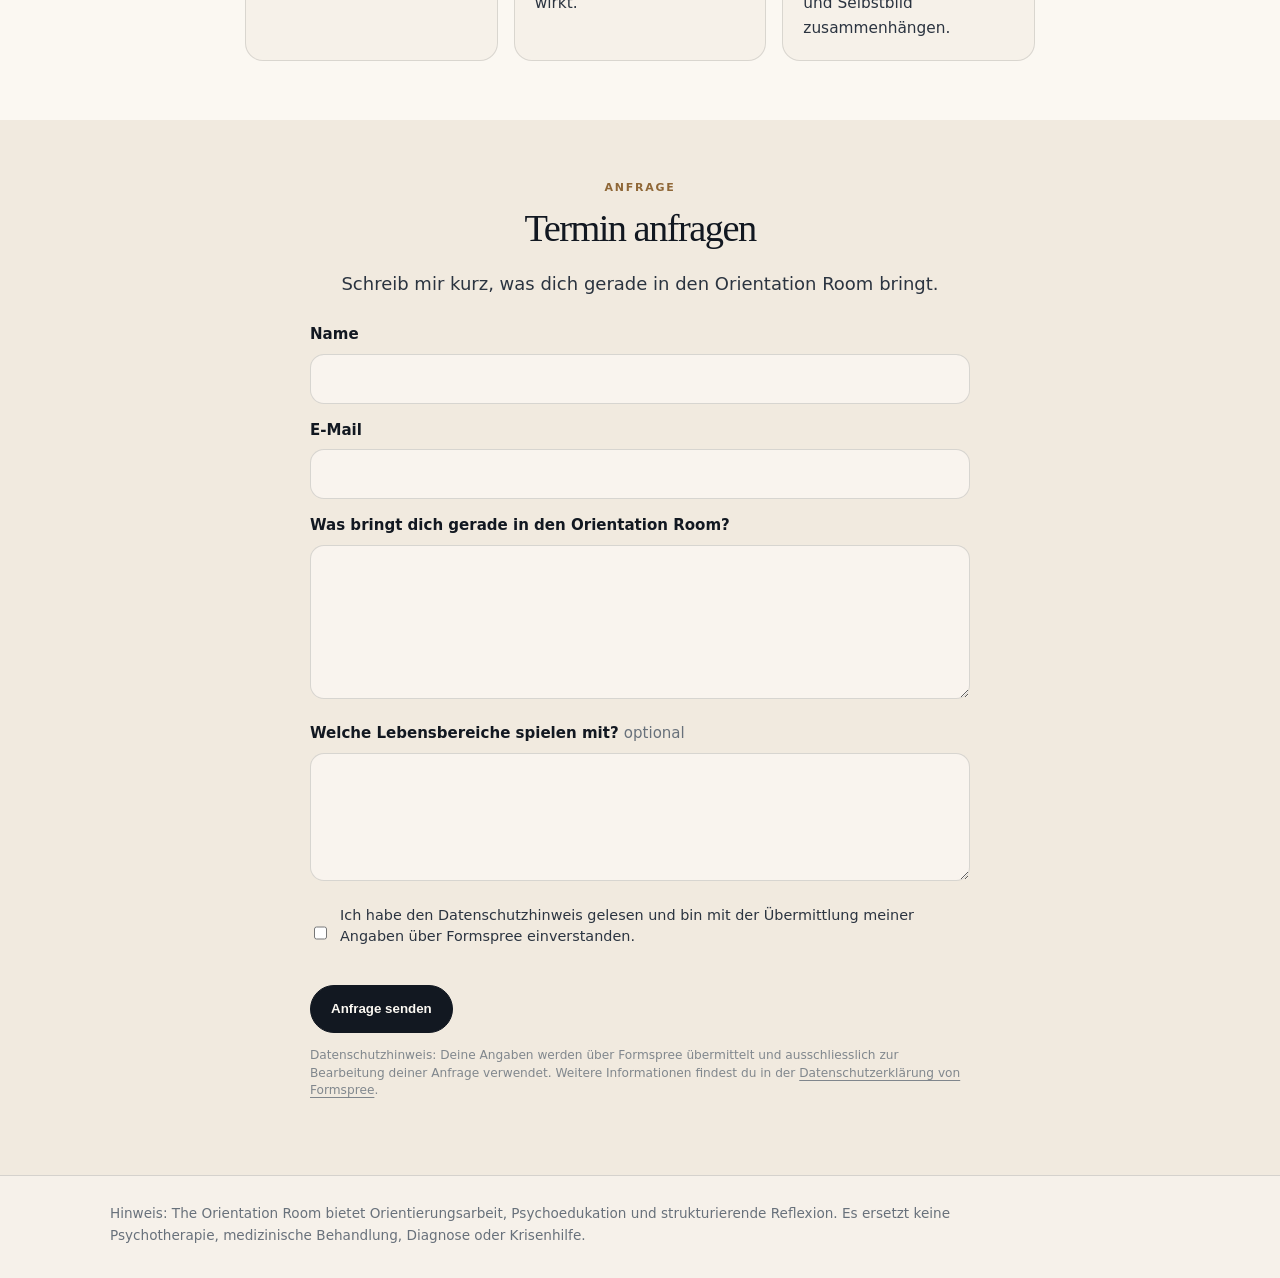
==== commit b6479b2e: "Revert "Hero redesign: add Sascha portrait and responsive layout"" ====
--- a/index.html
+++ b/index.html
@@ -30,17 +30,14 @@
       <div class="container hero-layout">
         <div class="hero-content">
           <p class="eyebrow">The Orientation Room</p>
-          <h1 id="hero-title">Klarheit, wenn die alte Form nicht mehr trägt.</h1>
-          <p class="lead">60 Minuten Orientierungsarbeit mit Sascha Zimmermann — für Menschen, die nach aussen noch funktionieren, aber innerlich merken: so geht es nicht einfach weiter.</p>
-          <p class="supporting-line">Vielleicht geht es um Arbeit, Beziehung, Familie, Land, Geld, Zukunft, Selbstbild oder eine Entscheidung, die schon zu lange offen ist. Im Orientation Room schauen wir auf die Lage als Ganzes — ruhig, genau und ohne vorschnelle Lösung.</p>
+          <h1 id="hero-title">Klarheit, wenn vieles gleichzeitig zieht.</h1>
+          <p class="lead">60 Minuten Orientierungsarbeit mit Sascha Zimmermann — für Menschen, die nach aussen noch funktionieren, aber innerlich merken, dass ihre bisherige Form nicht mehr trägt.</p>
+          <p class="supporting-line">Vielleicht geht es um Arbeit, Beziehung, Familie, Land, Geld, Zukunft, Selbstbild oder eine Entscheidung, die schon zu lange offen ist. Im Orientation Room sprechen wir nicht nur über ein einzelnes Problem. Wir schauen auf die Lage als Ganzes — bis wieder sichtbar wird, was wirklich da ist und welcher Schritt möglich wird.</p>
           <p class="hero-offer-line">60 Minuten · online · Honorar CHF 120</p>
           <div class="hero-actions" aria-label="Hauptaktion">
             <a class="button primary" href="#booking">Termin anfragen</a>
           </div>
         </div>
-        <figure class="hero-portrait" aria-label="Sascha Zimmermann">
-          <img src="sascha-zimmermann.png" alt="Sascha Zimmermann" class="hero-portrait-image">
-        </figure>
       </div>
     </section>
 
--- a/styles.css
+++ b/styles.css
@@ -69,39 +69,7 @@
   height: 1px;
   background: var(--line);
 }
-.hero-layout {
-  display: grid;
-  grid-template-columns: minmax(0, 1fr) minmax(280px, 360px);
-  gap: clamp(32px, 6vw, 76px);
-  align-items: center;
-}
-.hero-content { max-width: 690px; }
-.hero-portrait {
-  position: relative;
-  margin: 0;
-  align-self: stretch;
-  min-height: 430px;
-  border-radius: calc(var(--radius) + 8px);
-  overflow: hidden;
-  background: #151c26;
-  box-shadow: 0 24px 70px rgba(18, 24, 33, .18);
-}
-.hero-portrait::after {
-  content: "";
-  position: absolute;
-  inset: 0;
-  background: linear-gradient(180deg, rgba(18, 24, 33, .02), rgba(18, 24, 33, .28));
-  pointer-events: none;
-}
-.hero-portrait-image {
-  width: 100%;
-  height: 100%;
-  min-height: inherit;
-  display: block;
-  object-fit: cover;
-  object-position: center center;
-  filter: saturate(.82) contrast(1.04) brightness(.9);
-}
+.hero-content { max-width: 880px; }
 .eyebrow { margin: 0 0 12px; color: var(--gold); font-size: 11px; font-weight: 800; letter-spacing: .16em; text-transform: uppercase; }
 .eyebrow.light { color: #cfb78f; }
 h1, h2, h3 { margin: 0; letter-spacing: -.04em; line-height: 1.06; }
@@ -216,9 +184,6 @@
 
 @media (max-width: 920px) {
   .nav { display: none; }
-  .hero-layout { grid-template-columns: 1fr; gap: 28px; }
-  .hero-content { max-width: 760px; }
-  .hero-portrait { width: min(100%, 420px); min-height: 340px; }
   .trust-cards { grid-template-columns: 1fr; }
   .founder-card { grid-template-columns: 1fr; }
   .portrait-wrap { justify-content: flex-start; }
@@ -230,8 +195,6 @@
   .container, .footer-inner { width: min(100% - 32px, 1060px); }
   .section, .section-pad { padding: 38px 0; }
   .hero { padding-top: 50px; padding-bottom: 44px; }
-  .hero-layout { gap: 24px; }
-  .hero-portrait { width: min(100%, 330px); min-height: 300px; border-radius: var(--radius); }
   h1 { font-size: clamp(2.3rem, 11.5vw, 3.9rem); line-height: 1.02; }
   .lead { font-size: 1.04rem; }
   .hero-actions, .button { width: 100%; }
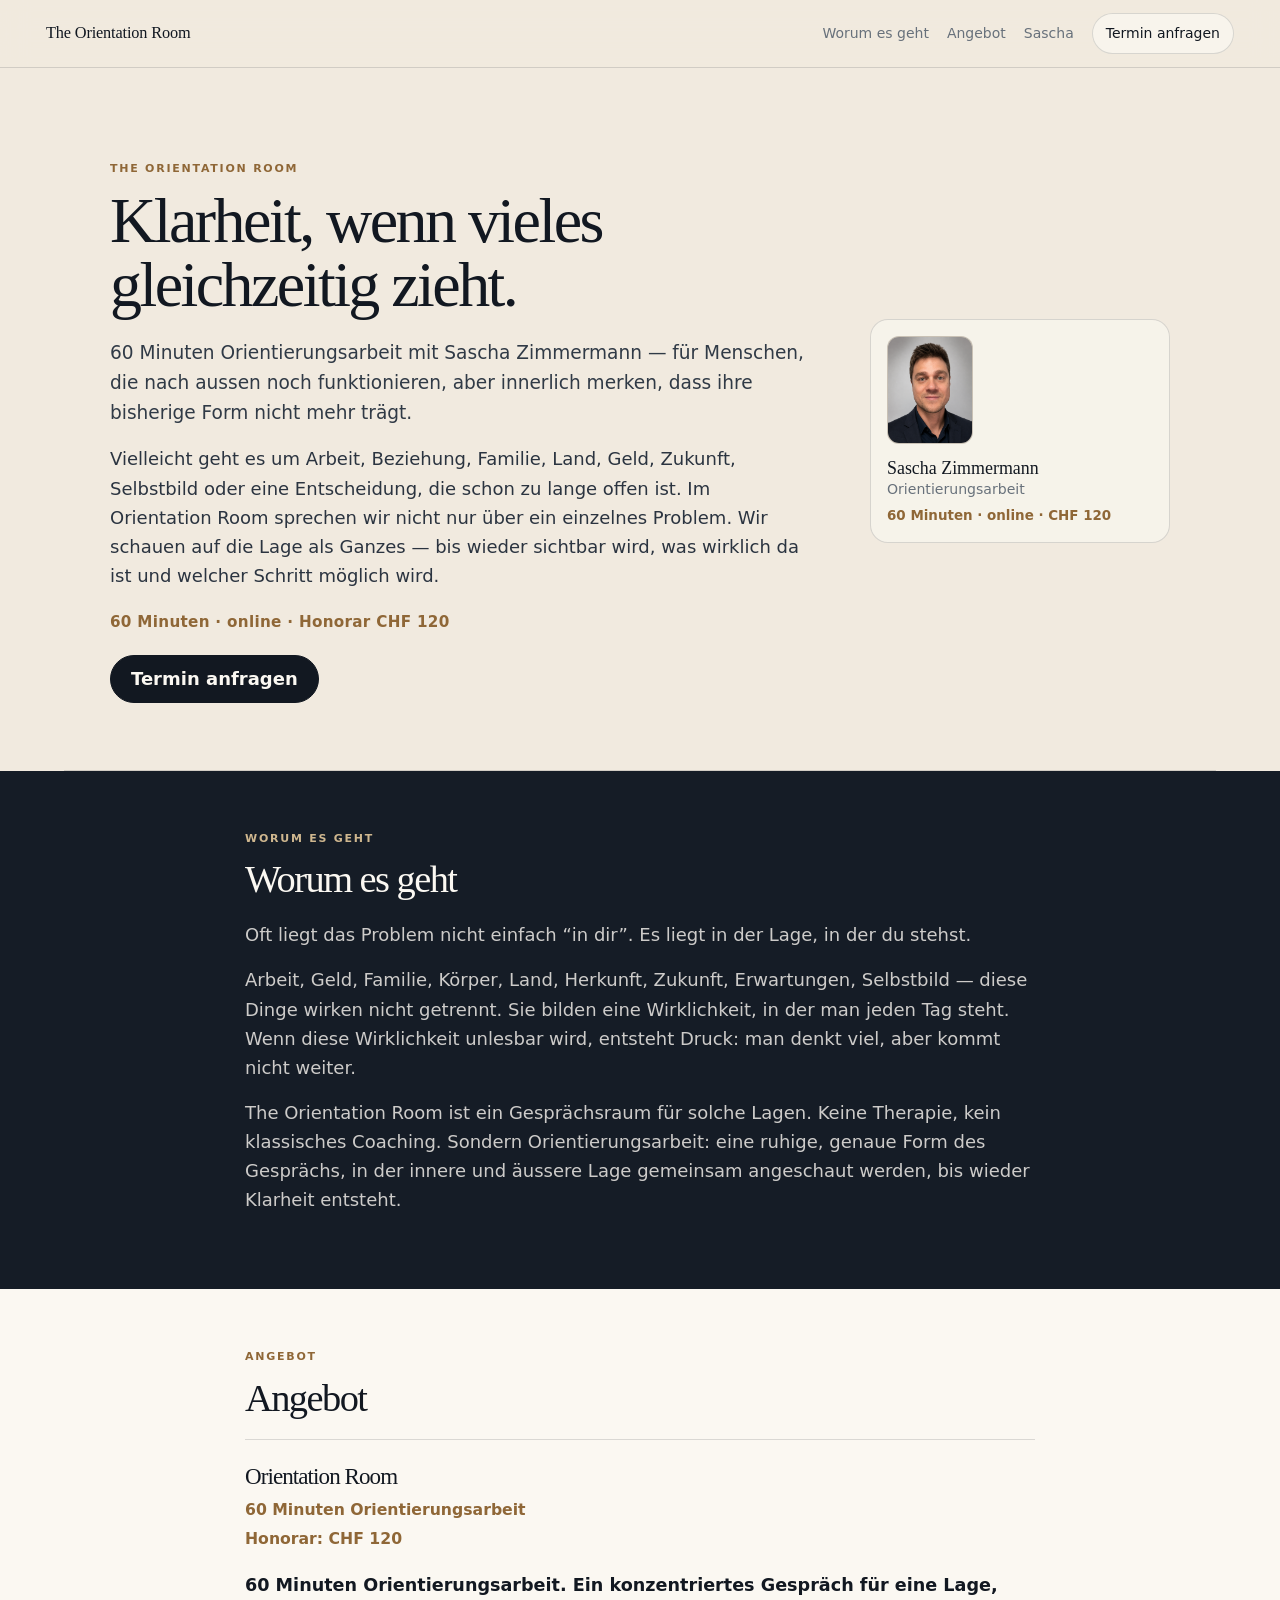
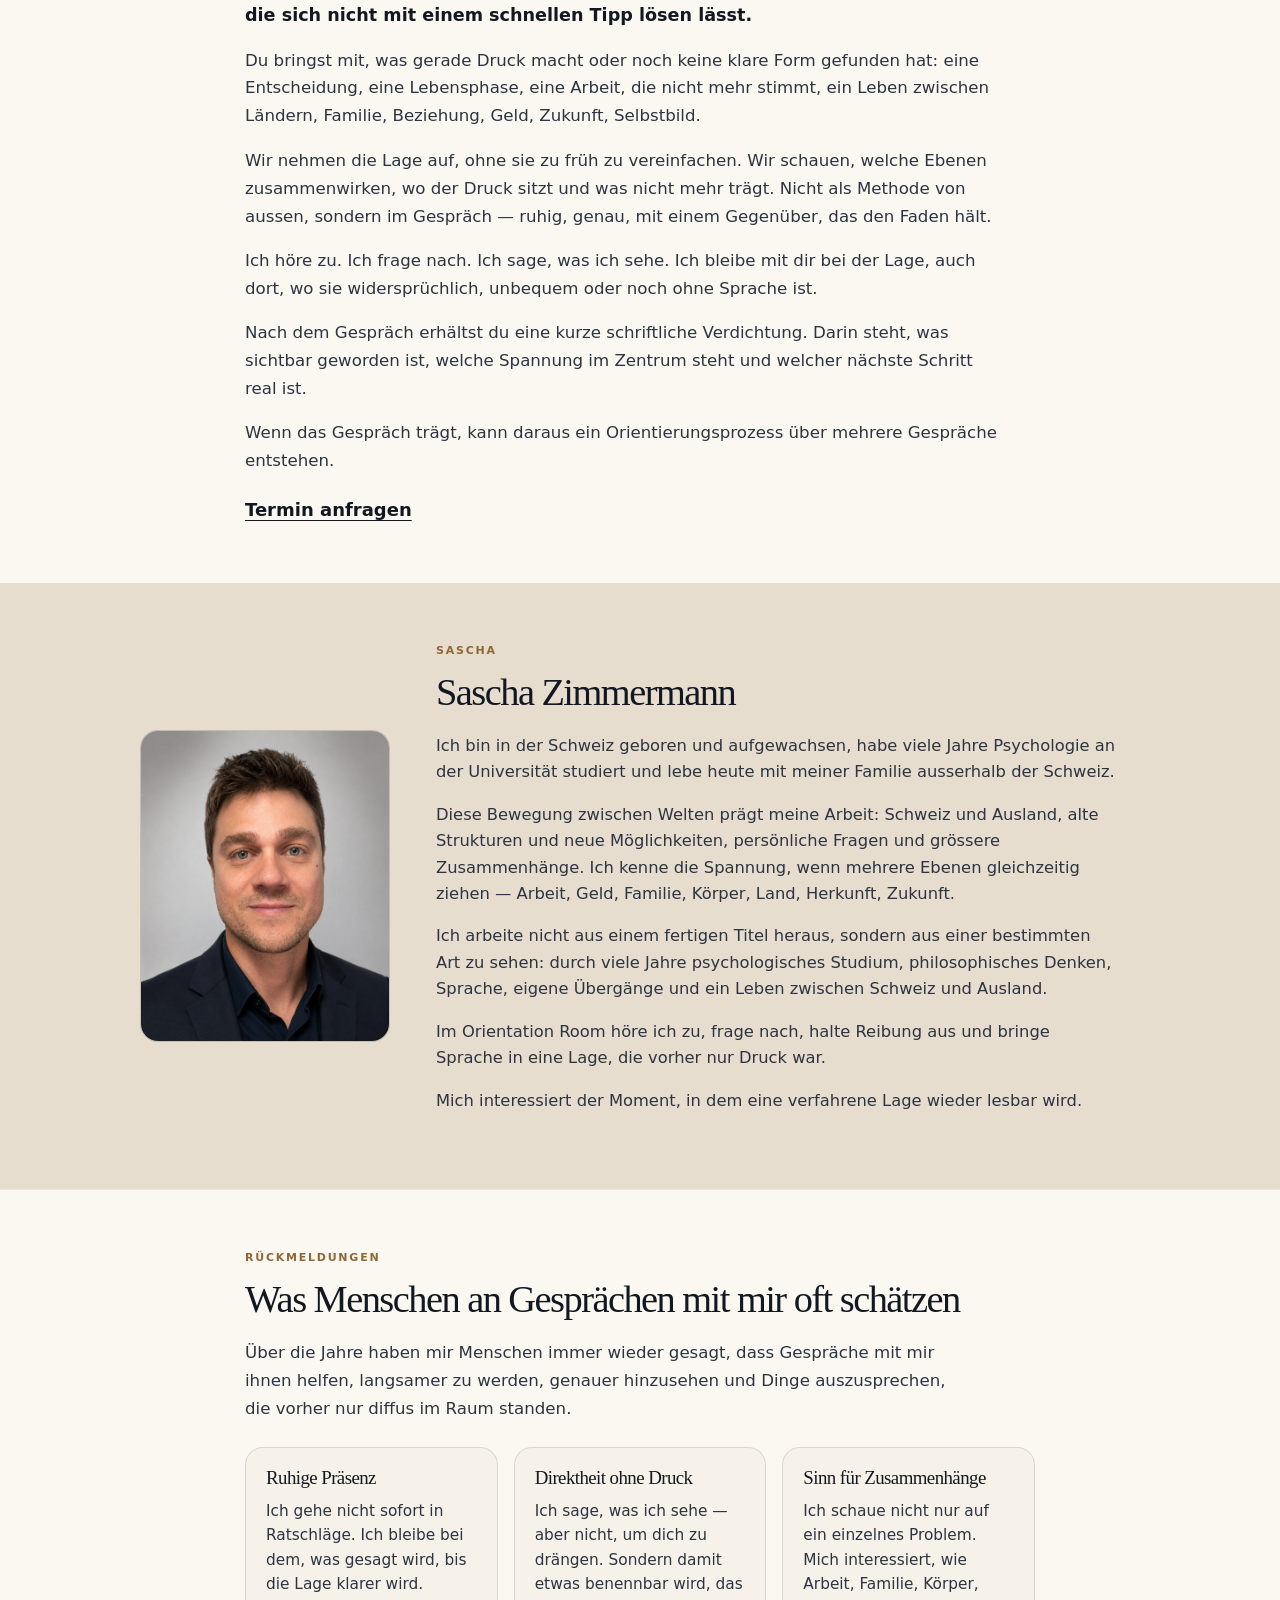
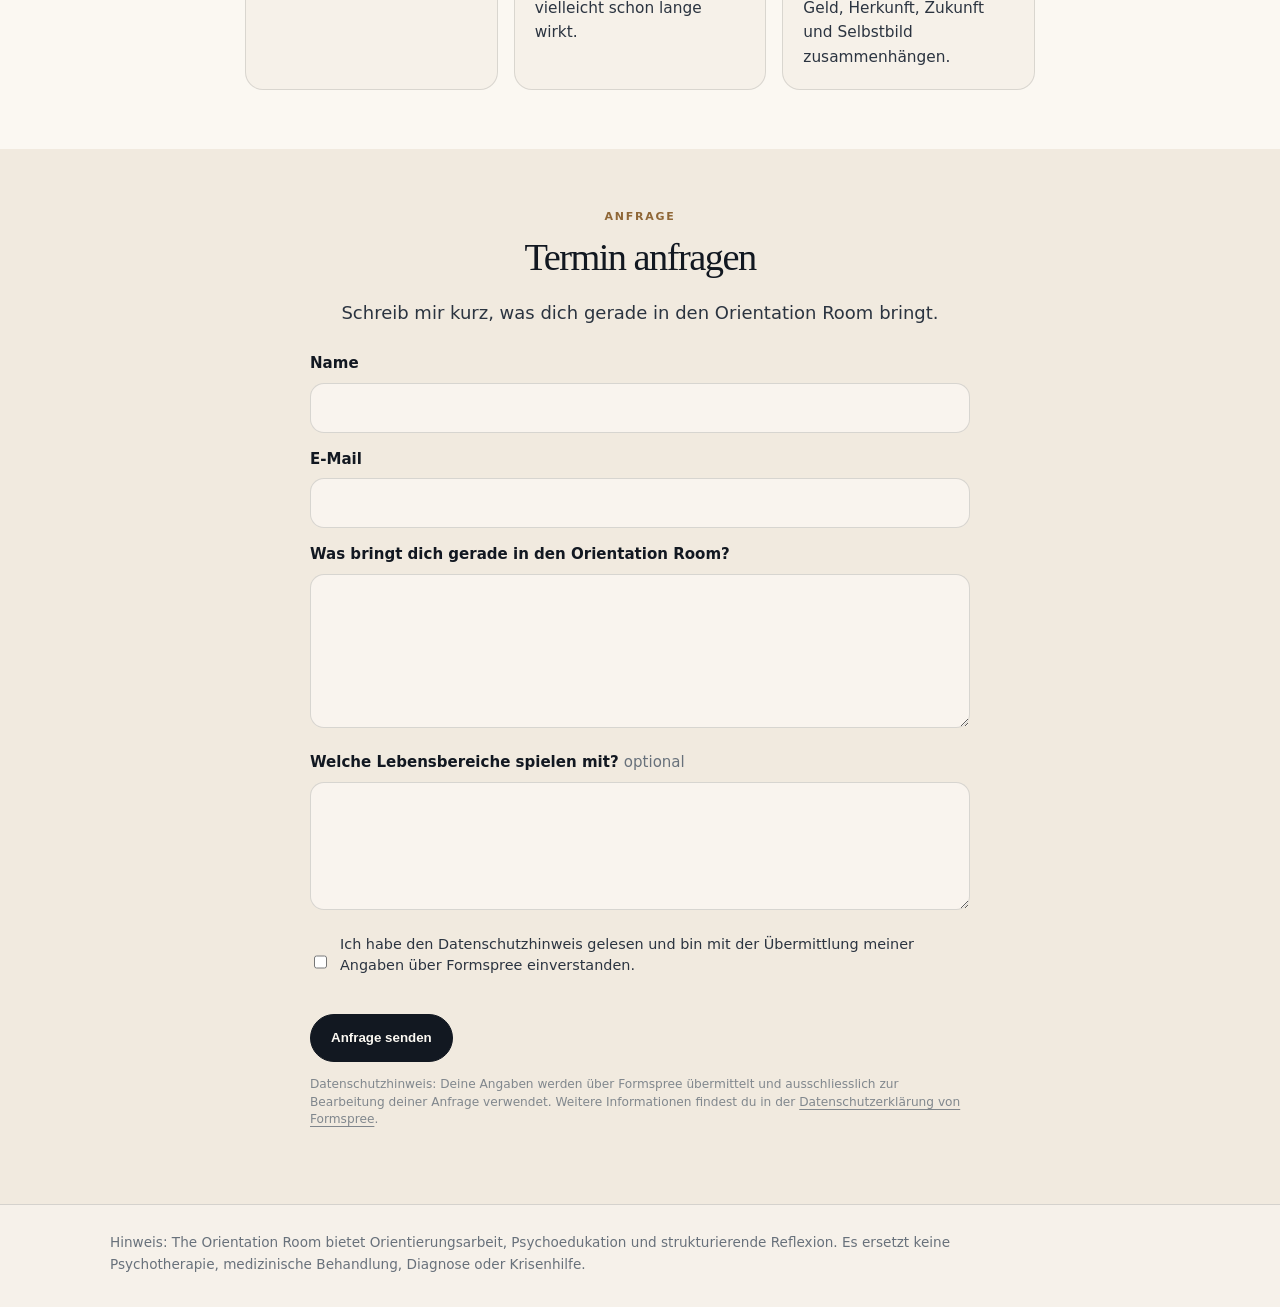
==== commit 51f8d309: "Refine hero trust card" ====
--- a/index.html
+++ b/index.html
@@ -36,6 +36,14 @@
           <p class="hero-offer-line">60 Minuten · online · Honorar CHF 120</p>
           <div class="hero-actions" aria-label="Hauptaktion">
             <a class="button primary" href="#booking">Termin anfragen</a>
+          </div>
+        </div>
+        <div class="hero-trust-card">
+          <img src="sascha-zimmermann.png" alt="Sascha Zimmermann" class="hero-trust-image">
+          <div>
+            <p class="hero-trust-name">Sascha Zimmermann</p>
+            <p class="hero-trust-meta">Orientierungsarbeit</p>
+            <p class="hero-trust-detail">60 Minuten · online · CHF 120</p>
           </div>
         </div>
       </div>
--- a/styles.css
+++ b/styles.css
@@ -69,7 +69,52 @@
   height: 1px;
   background: var(--line);
 }
-.hero-content { max-width: 880px; }
+.hero-layout {
+  display: grid;
+  grid-template-columns: minmax(0, 1fr) minmax(240px, 300px);
+  gap: clamp(28px, 5vw, 54px);
+  align-items: center;
+}
+.hero-content { max-width: 820px; }
+.hero-trust-card {
+  width: 100%;
+  max-width: 300px;
+  padding: 16px;
+  border: 1px solid rgba(18, 24, 33, .14);
+  border-radius: var(--radius);
+  background: rgba(251, 248, 242, .6);
+}
+.hero-trust-image {
+  display: block;
+  width: 86px;
+  aspect-ratio: 4 / 5;
+  margin-bottom: 14px;
+  border: 1px solid rgba(18, 24, 33, .14);
+  border-radius: calc(var(--radius) - 6px);
+  object-fit: cover;
+  object-position: center center;
+  background: var(--paper-deep);
+}
+.hero-trust-name {
+  margin-bottom: 2px;
+  color: var(--ink);
+  font-family: Georgia, "Times New Roman", serif;
+  font-size: 1.12rem;
+  line-height: 1.15;
+}
+.hero-trust-meta {
+  margin-bottom: 8px;
+  color: var(--muted);
+  font-size: .88rem;
+  line-height: 1.35;
+}
+.hero-trust-detail {
+  margin-bottom: 0;
+  color: var(--gold);
+  font-size: .84rem;
+  font-weight: 760;
+  line-height: 1.4;
+}
 .eyebrow { margin: 0 0 12px; color: var(--gold); font-size: 11px; font-weight: 800; letter-spacing: .16em; text-transform: uppercase; }
 .eyebrow.light { color: #cfb78f; }
 h1, h2, h3 { margin: 0; letter-spacing: -.04em; line-height: 1.06; }
@@ -184,6 +229,8 @@
 
 @media (max-width: 920px) {
   .nav { display: none; }
+  .hero-layout { grid-template-columns: 1fr; }
+  .hero-trust-card { max-width: 300px; }
   .trust-cards { grid-template-columns: 1fr; }
   .founder-card { grid-template-columns: 1fr; }
   .portrait-wrap { justify-content: flex-start; }
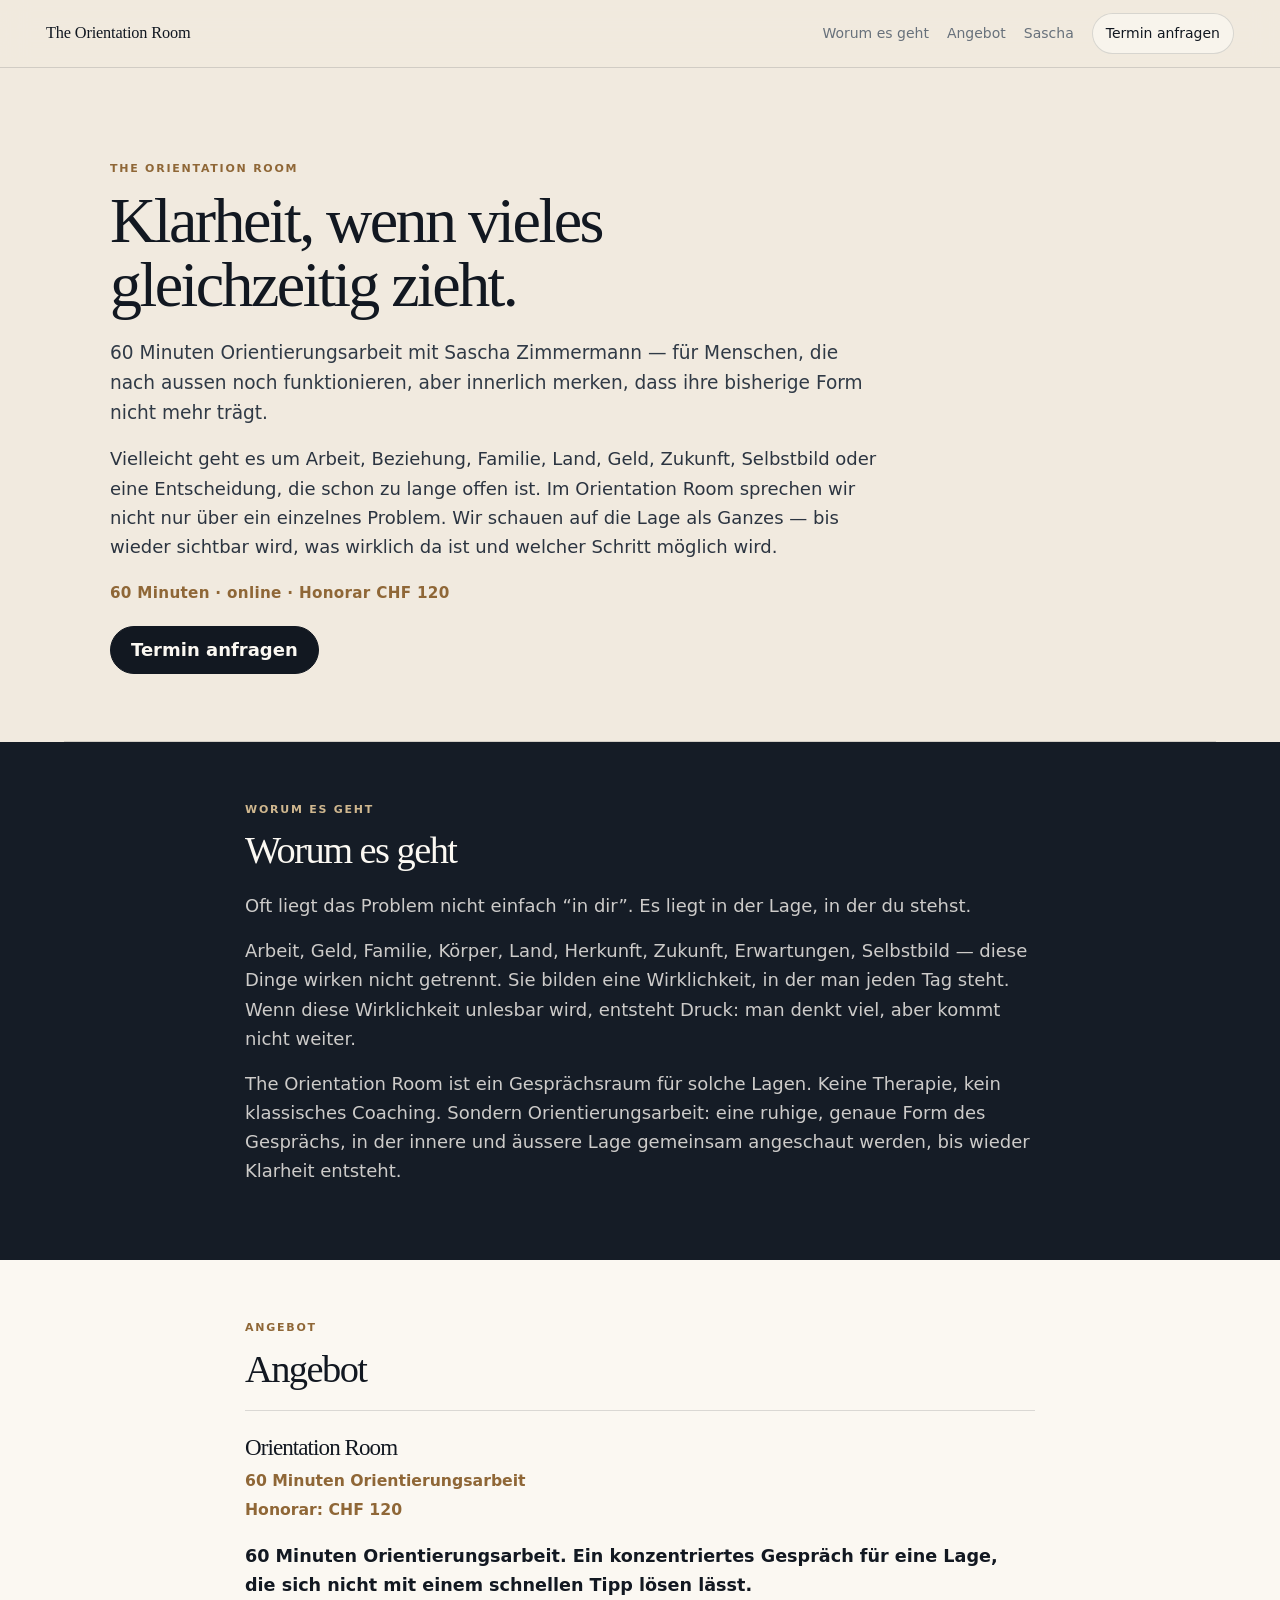
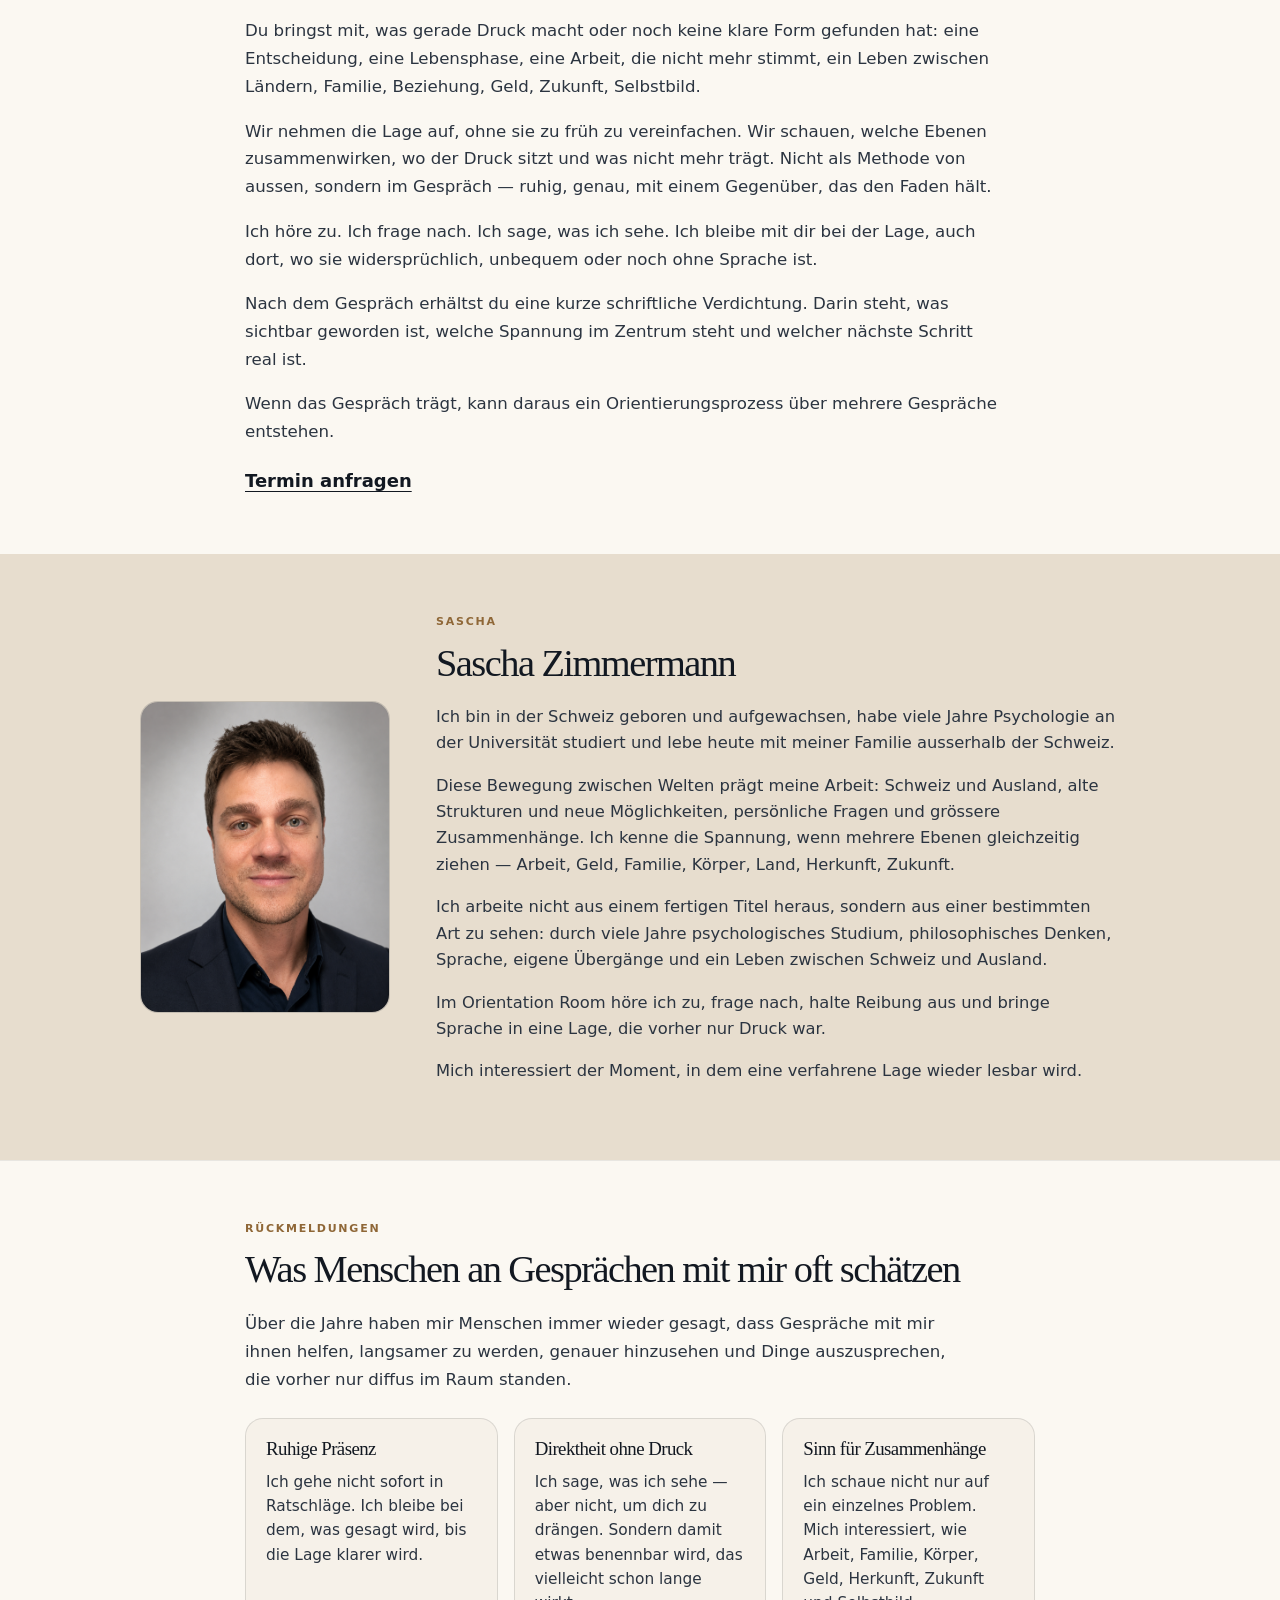
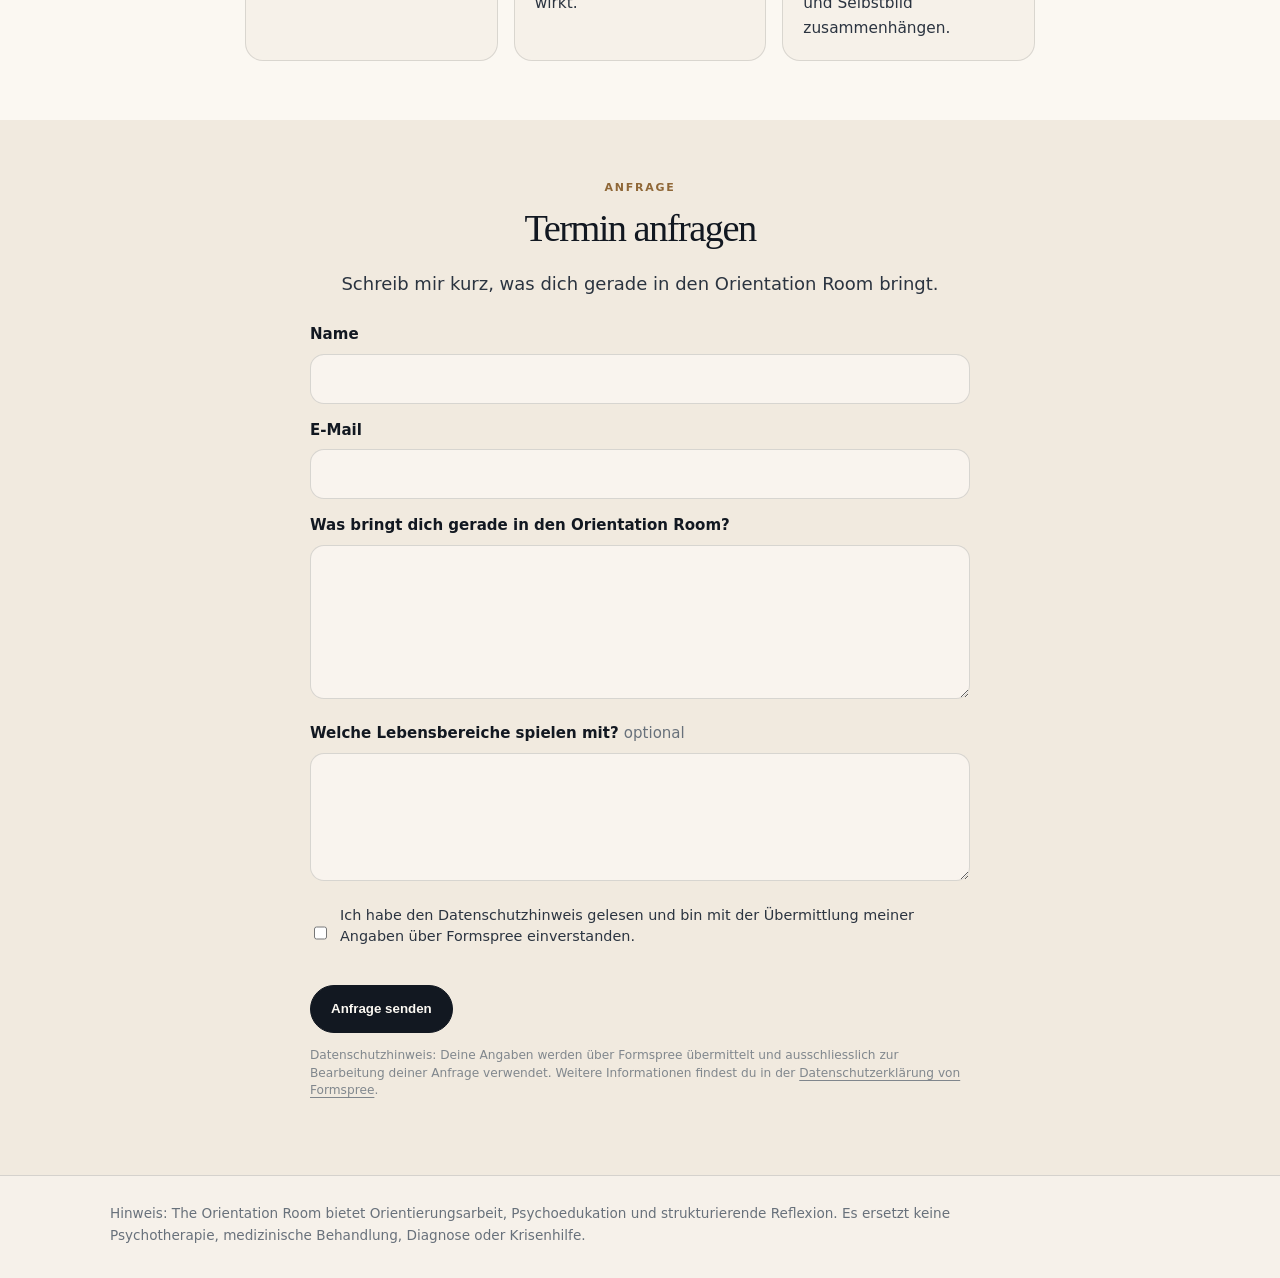
==== commit e762c0b5: "Revert "Add modest hero trust card with Sascha portrait"" ====
--- a/index.html
+++ b/index.html
@@ -36,14 +36,6 @@
           <p class="hero-offer-line">60 Minuten · online · Honorar CHF 120</p>
           <div class="hero-actions" aria-label="Hauptaktion">
             <a class="button primary" href="#booking">Termin anfragen</a>
-          </div>
-        </div>
-        <div class="hero-trust-card">
-          <img src="sascha-zimmermann.png" alt="Sascha Zimmermann" class="hero-trust-image">
-          <div>
-            <p class="hero-trust-name">Sascha Zimmermann</p>
-            <p class="hero-trust-meta">Orientierungsarbeit</p>
-            <p class="hero-trust-detail">60 Minuten · online · CHF 120</p>
           </div>
         </div>
       </div>
--- a/styles.css
+++ b/styles.css
@@ -69,52 +69,7 @@
   height: 1px;
   background: var(--line);
 }
-.hero-layout {
-  display: grid;
-  grid-template-columns: minmax(0, 1fr) minmax(240px, 300px);
-  gap: clamp(28px, 5vw, 54px);
-  align-items: center;
-}
-.hero-content { max-width: 820px; }
-.hero-trust-card {
-  width: 100%;
-  max-width: 300px;
-  padding: 16px;
-  border: 1px solid rgba(18, 24, 33, .14);
-  border-radius: var(--radius);
-  background: rgba(251, 248, 242, .6);
-}
-.hero-trust-image {
-  display: block;
-  width: 86px;
-  aspect-ratio: 4 / 5;
-  margin-bottom: 14px;
-  border: 1px solid rgba(18, 24, 33, .14);
-  border-radius: calc(var(--radius) - 6px);
-  object-fit: cover;
-  object-position: center center;
-  background: var(--paper-deep);
-}
-.hero-trust-name {
-  margin-bottom: 2px;
-  color: var(--ink);
-  font-family: Georgia, "Times New Roman", serif;
-  font-size: 1.12rem;
-  line-height: 1.15;
-}
-.hero-trust-meta {
-  margin-bottom: 8px;
-  color: var(--muted);
-  font-size: .88rem;
-  line-height: 1.35;
-}
-.hero-trust-detail {
-  margin-bottom: 0;
-  color: var(--gold);
-  font-size: .84rem;
-  font-weight: 760;
-  line-height: 1.4;
-}
+.hero-content { max-width: 880px; }
 .eyebrow { margin: 0 0 12px; color: var(--gold); font-size: 11px; font-weight: 800; letter-spacing: .16em; text-transform: uppercase; }
 .eyebrow.light { color: #cfb78f; }
 h1, h2, h3 { margin: 0; letter-spacing: -.04em; line-height: 1.06; }
@@ -229,8 +184,6 @@
 
 @media (max-width: 920px) {
   .nav { display: none; }
-  .hero-layout { grid-template-columns: 1fr; }
-  .hero-trust-card { max-width: 300px; }
   .trust-cards { grid-template-columns: 1fr; }
   .founder-card { grid-template-columns: 1fr; }
   .portrait-wrap { justify-content: flex-start; }
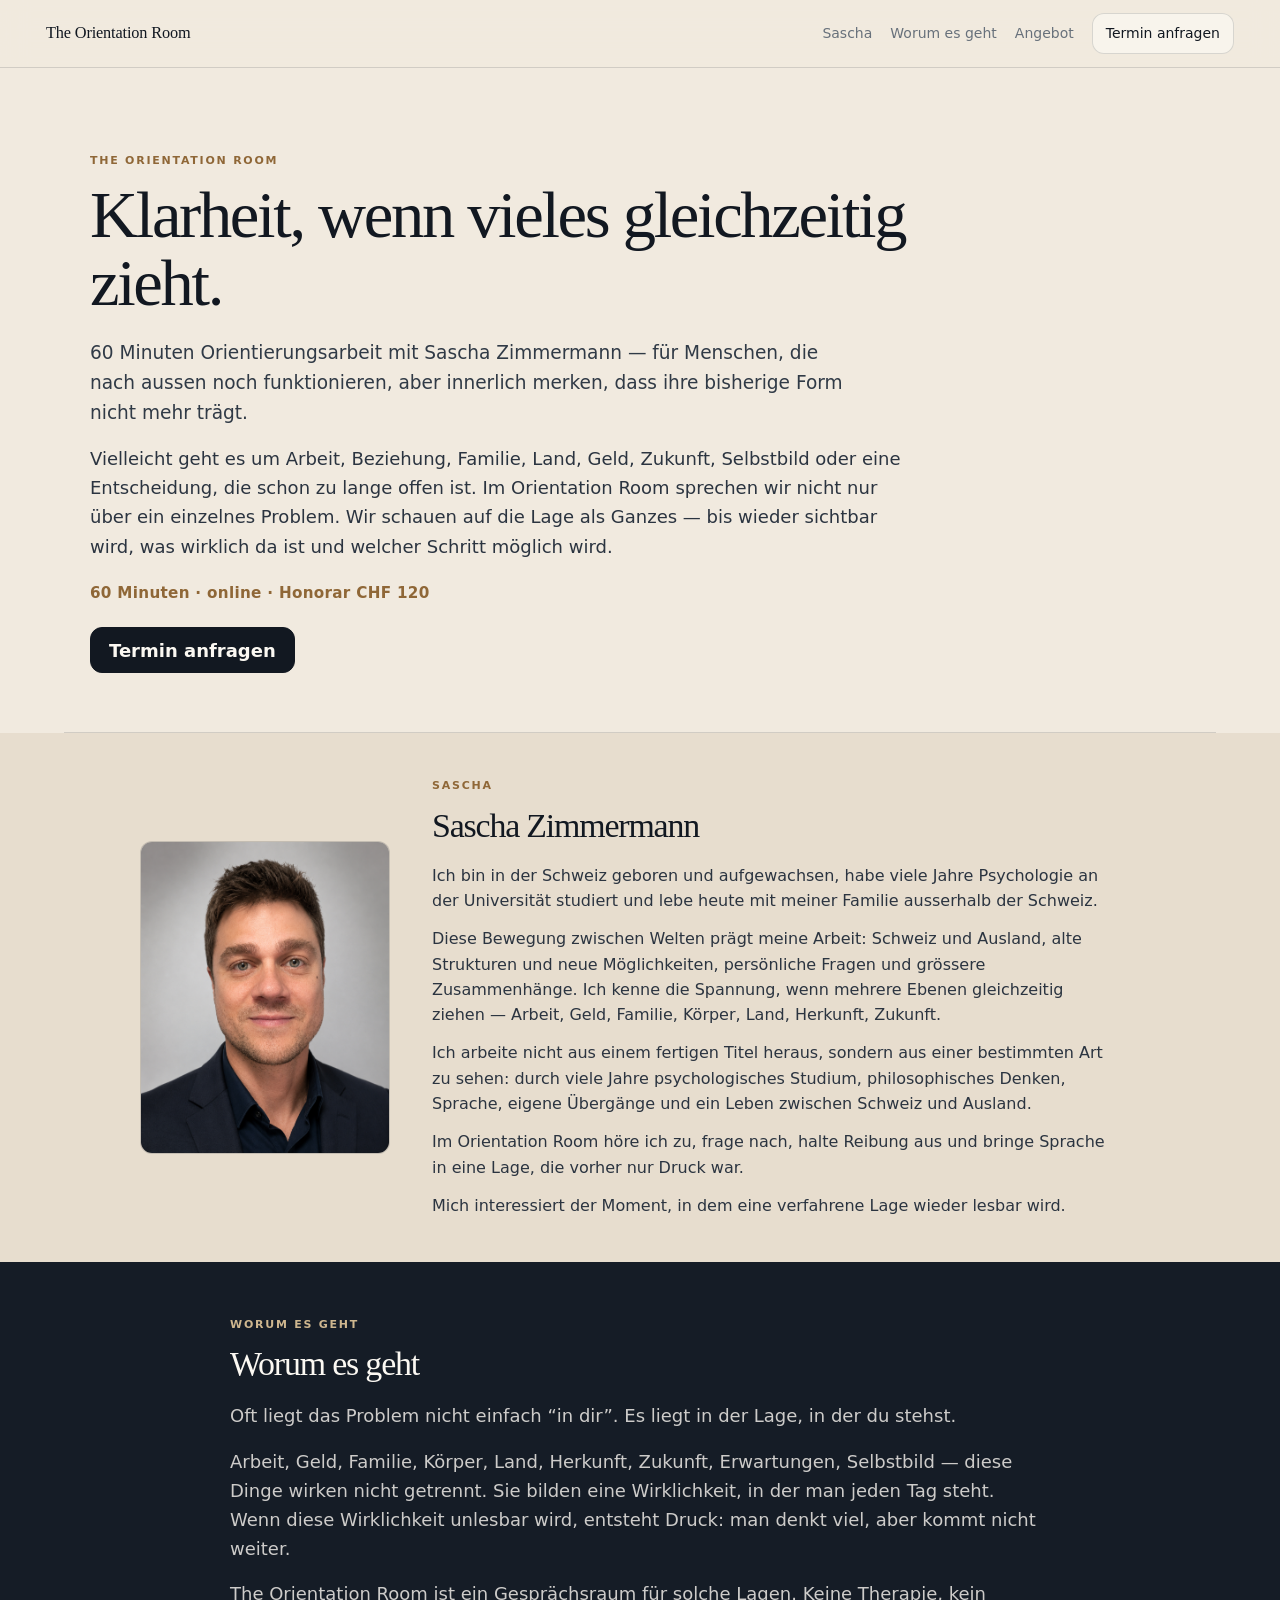
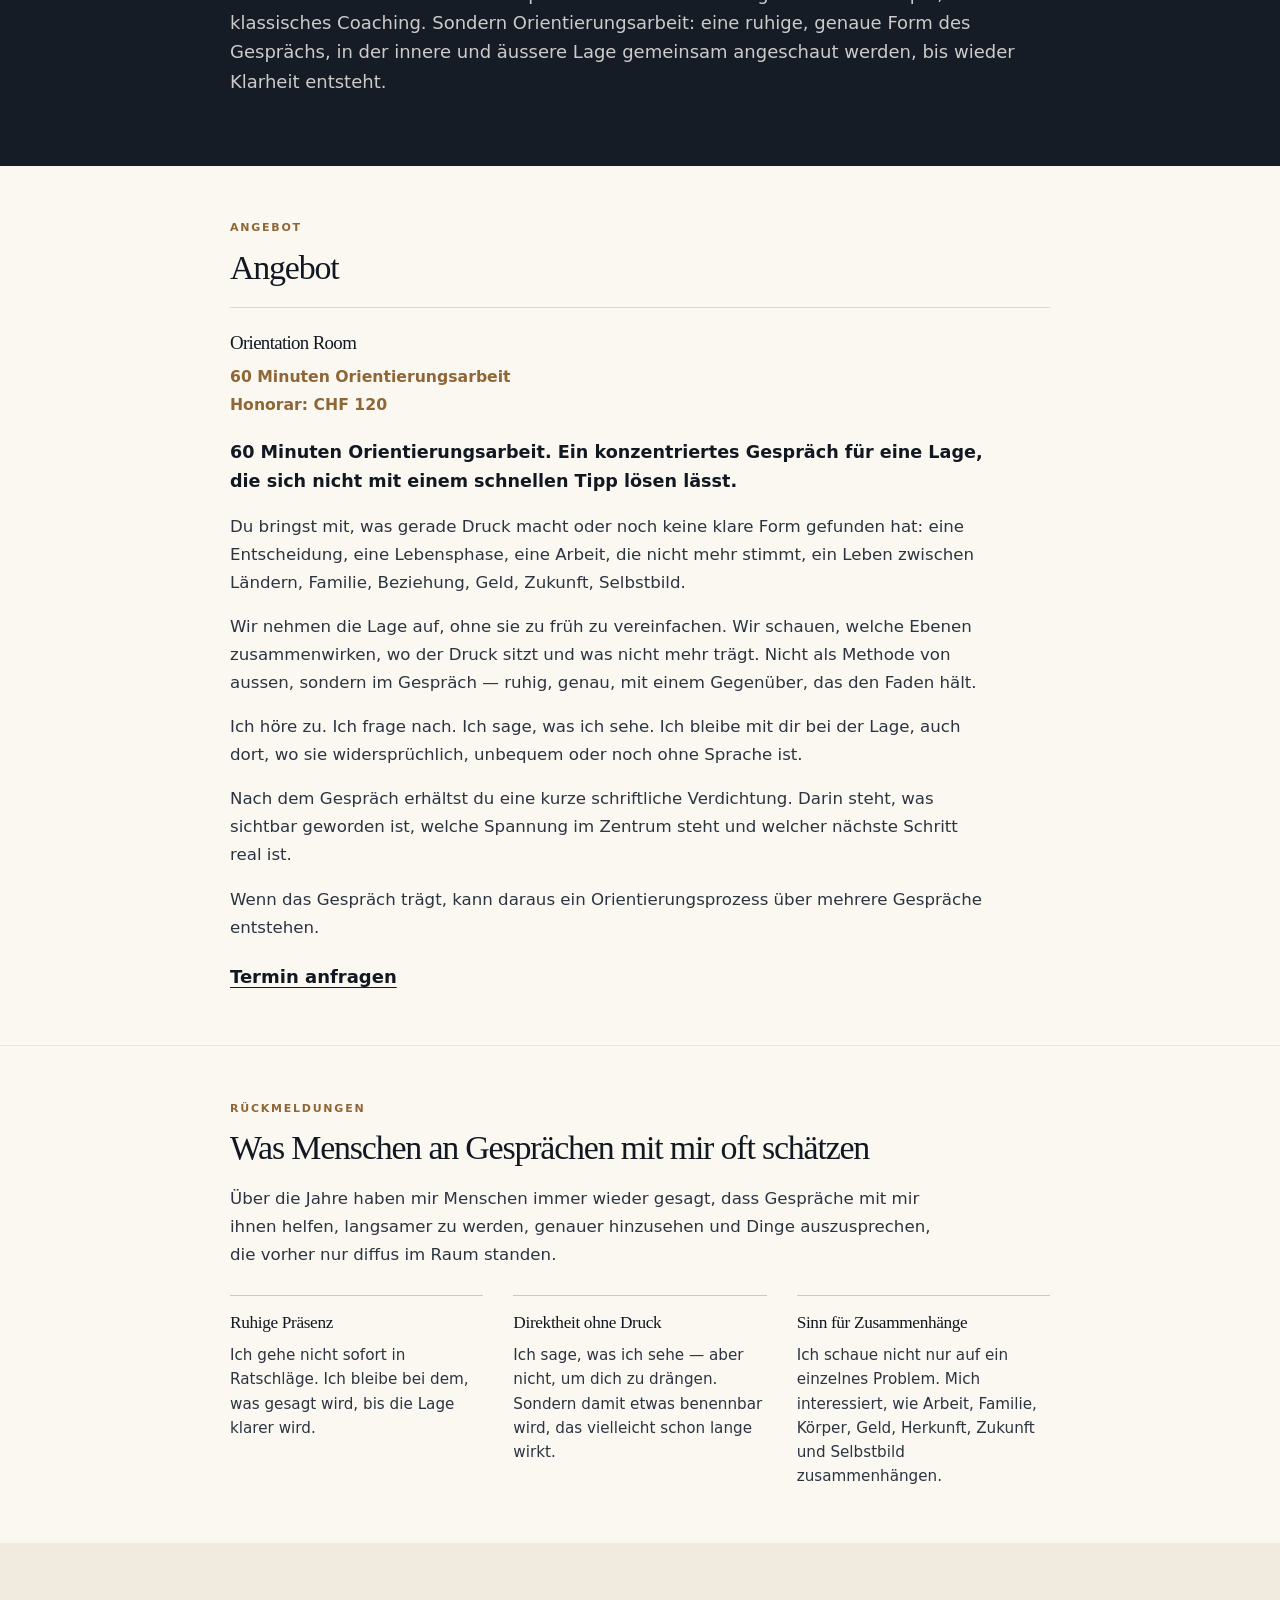
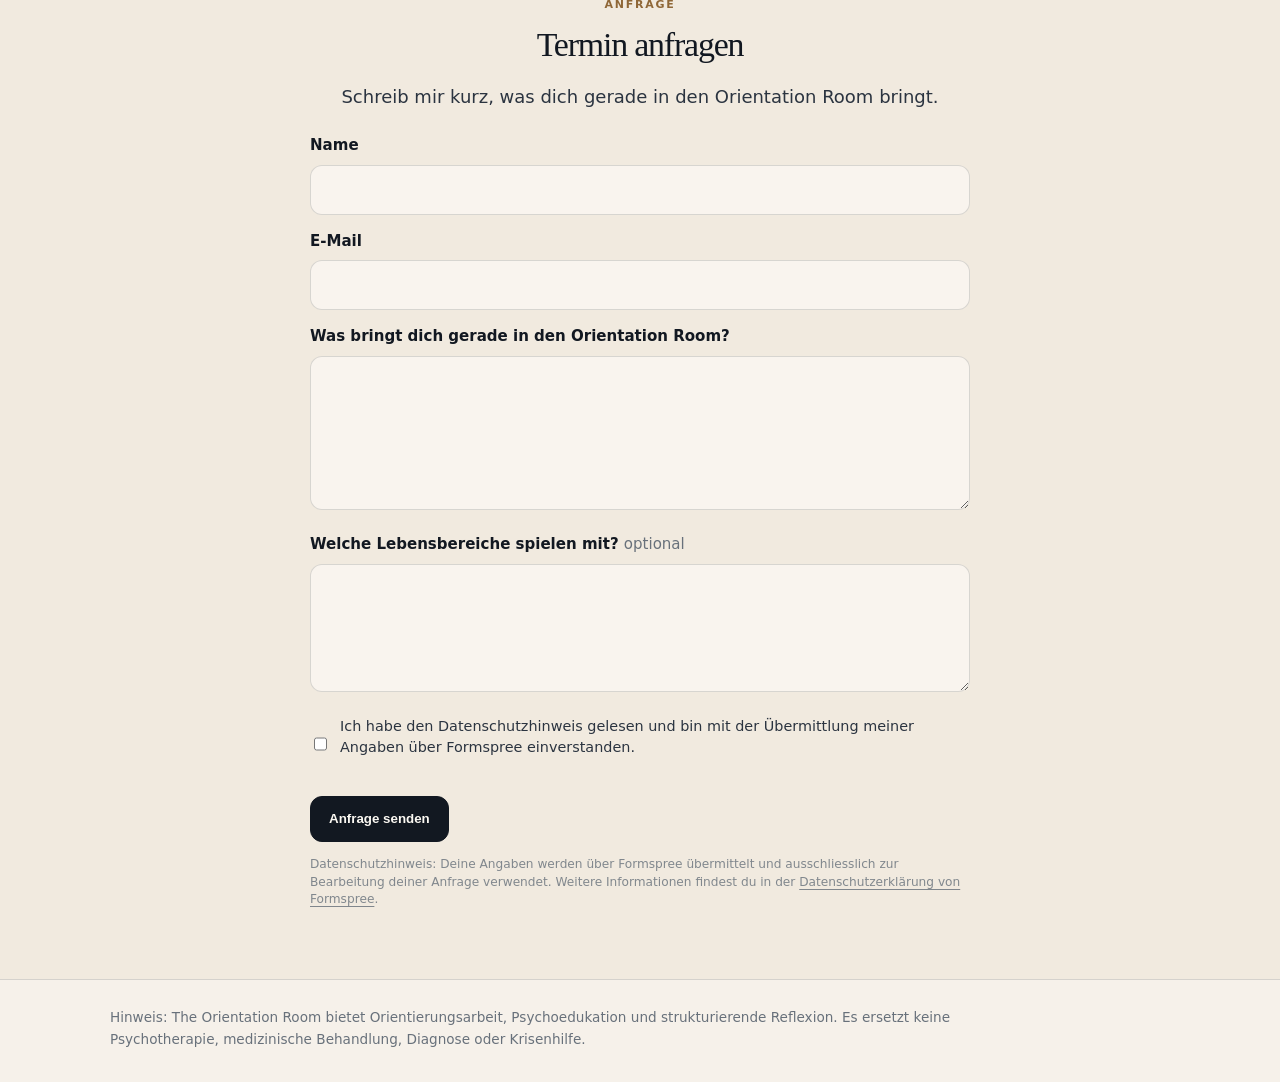
==== commit b22ef825: "Refine page layout and styling" ====
--- a/index.html
+++ b/index.html
@@ -18,9 +18,9 @@
       <span class="brand-text">The Orientation Room</span>
     </a>
     <nav class="nav" aria-label="Main Navigation">
+      <a href="#sascha">Sascha</a>
       <a href="#room">Worum es geht</a>
       <a href="#offer">Angebot</a>
-      <a href="#sascha">Sascha</a>
       <a class="nav-cta" href="#booking">Termin anfragen</a>
     </nav>
   </header>
@@ -37,6 +37,23 @@
           <div class="hero-actions" aria-label="Hauptaktion">
             <a class="button primary" href="#booking">Termin anfragen</a>
           </div>
+        </div>
+      </div>
+    </section>
+
+    <section id="sascha" class="section section-soft founder-section">
+      <div class="container founder-card">
+        <div class="portrait-wrap">
+          <img src="sascha-zimmermann.png" alt="Sascha Zimmermann" class="portrait-image">
+        </div>
+        <div class="person-copy">
+          <p class="eyebrow">Sascha</p>
+          <h2>Sascha Zimmermann</h2>
+          <p>Ich bin in der Schweiz geboren und aufgewachsen, habe viele Jahre Psychologie an der Universität studiert und lebe heute mit meiner Familie ausserhalb der Schweiz.</p>
+          <p>Diese Bewegung zwischen Welten prägt meine Arbeit: Schweiz und Ausland, alte Strukturen und neue Möglichkeiten, persönliche Fragen und grössere Zusammenhänge. Ich kenne die Spannung, wenn mehrere Ebenen gleichzeitig ziehen — Arbeit, Geld, Familie, Körper, Land, Herkunft, Zukunft.</p>
+          <p>Ich arbeite nicht aus einem fertigen Titel heraus, sondern aus einer bestimmten Art zu sehen: durch viele Jahre psychologisches Studium, philosophisches Denken, Sprache, eigene Übergänge und ein Leben zwischen Schweiz und Ausland.</p>
+          <p>Im Orientation Room höre ich zu, frage nach, halte Reibung aus und bringe Sprache in eine Lage, die vorher nur Druck war.</p>
+          <p>Mich interessiert der Moment, in dem eine verfahrene Lage wieder lesbar wird.</p>
         </div>
       </div>
     </section>
@@ -71,23 +88,6 @@
           </div>
           <a class="text-link" href="#booking">Termin anfragen</a>
         </article>
-      </div>
-    </section>
-
-    <section id="sascha" class="section section-soft founder-section">
-      <div class="container founder-card">
-        <div class="portrait-wrap">
-          <img src="sascha-zimmermann.png" alt="Sascha Zimmermann" class="portrait-image">
-        </div>
-        <div class="person-copy">
-          <p class="eyebrow">Sascha</p>
-          <h2>Sascha Zimmermann</h2>
-          <p>Ich bin in der Schweiz geboren und aufgewachsen, habe viele Jahre Psychologie an der Universität studiert und lebe heute mit meiner Familie ausserhalb der Schweiz.</p>
-          <p>Diese Bewegung zwischen Welten prägt meine Arbeit: Schweiz und Ausland, alte Strukturen und neue Möglichkeiten, persönliche Fragen und grössere Zusammenhänge. Ich kenne die Spannung, wenn mehrere Ebenen gleichzeitig ziehen — Arbeit, Geld, Familie, Körper, Land, Herkunft, Zukunft.</p>
-          <p>Ich arbeite nicht aus einem fertigen Titel heraus, sondern aus einer bestimmten Art zu sehen: durch viele Jahre psychologisches Studium, philosophisches Denken, Sprache, eigene Übergänge und ein Leben zwischen Schweiz und Ausland.</p>
-          <p>Im Orientation Room höre ich zu, frage nach, halte Reibung aus und bringe Sprache in eine Lage, die vorher nur Druck war.</p>
-          <p>Mich interessiert der Moment, in dem eine verfahrene Lage wieder lesbar wird.</p>
-        </div>
       </div>
     </section>
 
--- a/styles.css
+++ b/styles.css
@@ -7,7 +7,7 @@
   --paper-deep: #e7ddce;
   --gold: #8f6737;
   --line: rgba(18, 24, 33, .14);
-  --radius: 18px;
+  --radius: 12px;
 }
 
 * { box-sizing: border-box; }
@@ -41,7 +41,7 @@
 .brand {
   display: inline-flex;
   align-items: center;
-  font-family: Georgia, "Times New Roman", serif;
+  font-family: "Iowan Old Style", "Palatino Linotype", Palatino, Georgia, serif;
   font-size: 1.02rem;
   font-weight: 500;
   letter-spacing: -.01em;
@@ -49,16 +49,16 @@
 
 .nav { display: flex; align-items: center; gap: 18px; font-size: 14px; color: var(--muted); }
 .nav a:hover { color: var(--ink); }
-.nav-cta { padding: 8px 13px; border: 1px solid var(--line); border-radius: 999px; background: rgba(251, 248, 242, .72); color: var(--ink); }
-
-.container { width: min(100% - 40px, 1060px); margin: 0 auto; }
-.narrow { max-width: 790px; }
-.section, .section-pad { padding: clamp(42px, 4.6vw, 60px) 0; }
+.nav-cta { padding: 8px 13px; border: 1px solid var(--line); border-radius: var(--radius); background: rgba(251, 248, 242, .72); color: var(--ink); }
+
+.container { width: min(100% - 40px, 1100px); margin: 0 auto; }
+.narrow { max-width: 820px; }
+.section, .section-pad { padding: clamp(40px, 4.2vw, 56px) 0; }
 
 .hero {
   position: relative;
-  padding-top: clamp(64px, 7.4vw, 92px);
-  padding-bottom: clamp(48px, 5.5vw, 68px);
+  padding-top: clamp(58px, 6.6vw, 84px);
+  padding-bottom: clamp(42px, 4.8vw, 60px);
 }
 .hero::after {
   content: "";
@@ -69,20 +69,20 @@
   height: 1px;
   background: var(--line);
 }
-.hero-content { max-width: 880px; }
+.hero-content { max-width: 900px; }
 .eyebrow { margin: 0 0 12px; color: var(--gold); font-size: 11px; font-weight: 800; letter-spacing: .16em; text-transform: uppercase; }
 .eyebrow.light { color: #cfb78f; }
-h1, h2, h3 { margin: 0; letter-spacing: -.04em; line-height: 1.06; }
-h1, h2, h3 { font-family: Georgia, "Times New Roman", serif; font-weight: 500; }
-h1 { max-width: 760px; font-size: clamp(2.6rem, 5vw, 4.75rem); line-height: .99; }
-h2 { margin-bottom: 20px; font-size: clamp(1.85rem, 3vw, 2.75rem); }
-h3 { font-size: clamp(1.35rem, 1.8vw, 1.6rem); }
+h1, h2, h3 { margin: 0; letter-spacing: -.035em; line-height: 1.12; }
+h1, h2, h3 { font-family: "Iowan Old Style", "Palatino Linotype", Palatino, Georgia, serif; font-weight: 500; }
+h1 { max-width: 820px; font-size: clamp(2.85rem, 5.2vw, 4.85rem); line-height: 1.01; }
+h2 { margin-bottom: 18px; font-size: clamp(1.85rem, 2.65vw, 2.45rem); }
+h3 { font-size: clamp(1.18rem, 1.45vw, 1.38rem); line-height: 1.2; }
 .lead { max-width: 760px; margin-top: 22px; font-size: clamp(1.08rem, 1.45vw, 1.23rem); color: #303a46; }
-.supporting-line { max-width: 790px; margin-top: 12px; }
+.supporting-line { max-width: 820px; margin-top: 14px; }
 .hero-offer-line { margin: 20px 0 0; color: var(--gold); font-size: .95rem; font-weight: 780; letter-spacing: .02em; }
-.hero-actions { display: flex; flex-wrap: wrap; gap: 12px; margin-top: 20px; }
-
-.button { display: inline-flex; align-items: center; justify-content: center; min-height: 48px; padding: 12px 20px; border: 1px solid var(--ink); border-radius: 999px; font-weight: 740; line-height: 1.2; transition: transform .18s ease, background-color .18s ease; }
+.hero-actions { display: flex; flex-wrap: wrap; gap: 12px; margin-top: 22px; }
+
+.button { display: inline-flex; align-items: center; justify-content: center; min-height: 46px; padding: 11px 18px; border: 1px solid var(--ink); border-radius: var(--radius); font-weight: 740; line-height: 1.2; transition: transform .18s ease, background-color .18s ease; }
 .button:hover { transform: translateY(-1px); }
 .button.primary { background: var(--ink); color: var(--paper-soft); }
 
@@ -105,15 +105,17 @@
 .offer-prose p:first-child { color: var(--ink); font-size: 1.1rem; font-weight: 690; }
 .text-link { display: inline-block; margin-top: 4px; color: var(--ink); font-weight: 760; text-decoration: underline; text-underline-offset: 4px; }
 
+.founder-section { padding: clamp(32px, 3.4vw, 44px) 0; }
 .founder-card {
   max-width: 1000px;
   display: grid;
   grid-template-columns: minmax(210px, 250px) minmax(0, 1fr);
-  gap: clamp(26px, 4.4vw, 46px);
+  gap: clamp(24px, 3.8vw, 42px);
   align-items: center;
 }
 .founder-card .person-copy { max-width: 680px; }
-.founder-card p:not(.eyebrow) { font-size: 1.02rem; }
+.founder-card p:not(.eyebrow) { margin-bottom: .82rem; font-size: 1rem; line-height: 1.58; }
+.founder-card p:last-child { margin-bottom: 0; }
 .portrait-wrap { display: flex; justify-content: center; align-items: center; }
 .portrait-image {
   width: clamp(210px, 22vw, 250px);
@@ -130,23 +132,22 @@
 .trust-cards {
   display: grid;
   grid-template-columns: repeat(3, minmax(0, 1fr));
-  gap: 16px;
-  margin-top: 24px;
+  gap: clamp(18px, 3vw, 30px);
+  margin-top: 26px;
 }
 .trust-card {
-  padding: 20px;
-  border: 1px solid rgba(18, 24, 33, .12);
-  border-radius: var(--radius);
-  background: rgba(241, 234, 223, .5);
-}
-.trust-card h3 { margin-bottom: 11px; font-size: 1.18rem; letter-spacing: -.03em; }
-.trust-card p { margin-bottom: 0; color: var(--ink-soft); font-size: .96rem; line-height: 1.58; }
+  padding: 17px 0 0;
+  border-top: 1px solid rgba(18, 24, 33, .22);
+  background: transparent;
+}
+.trust-card h3 { margin-bottom: 9px; font-size: 1.08rem; letter-spacing: -.02em; }
+.trust-card p { margin-bottom: 0; color: var(--ink-soft); font-size: .95rem; line-height: 1.6; }
 .trust-note { margin-top: 20px; color: var(--muted); font-size: .86rem; line-height: 1.55; }
 
 .final-cta { text-align: center; background: var(--paper); }
 .final-cta p:not(.eyebrow) { max-width: 660px; margin-left: auto; margin-right: auto; }
 .booking-line { color: var(--gold); font-weight: 760; }
-.booking-form { max-width: 660px; margin: 24px auto 0; text-align: left; }
+.booking-form { max-width: 660px; margin: 22px auto 0; text-align: left; }
 .booking-form label { display: block; margin: 14px 0 7px; color: var(--ink); font-size: .94rem; font-weight: 740; }
 .booking-form label:first-child { margin-top: 0; }
 .booking-form label span { color: var(--muted); font-weight: 520; }
@@ -154,7 +155,7 @@
 .booking-form textarea {
   width: 100%;
   border: 1px solid var(--line);
-  border-radius: 14px;
+  border-radius: var(--radius);
   min-height: 48px;
   padding: 11px 14px;
   color: var(--ink);
@@ -193,9 +194,10 @@
 @media (max-width: 620px) {
   body { font-size: 17px; }
   .container, .footer-inner { width: min(100% - 32px, 1060px); }
-  .section, .section-pad { padding: 38px 0; }
-  .hero { padding-top: 50px; padding-bottom: 44px; }
-  h1 { font-size: clamp(2.3rem, 11.5vw, 3.9rem); line-height: 1.02; }
+  .section, .section-pad { padding: 36px 0; }
+  .founder-section { padding: 32px 0; }
+  .hero { padding-top: 48px; padding-bottom: 40px; }
+  h1 { font-size: clamp(2.35rem, 11vw, 3.75rem); line-height: 1.03; }
   .lead { font-size: 1.04rem; }
   .hero-actions, .button { width: 100%; }
   .brand-text { font-size: 15px; }
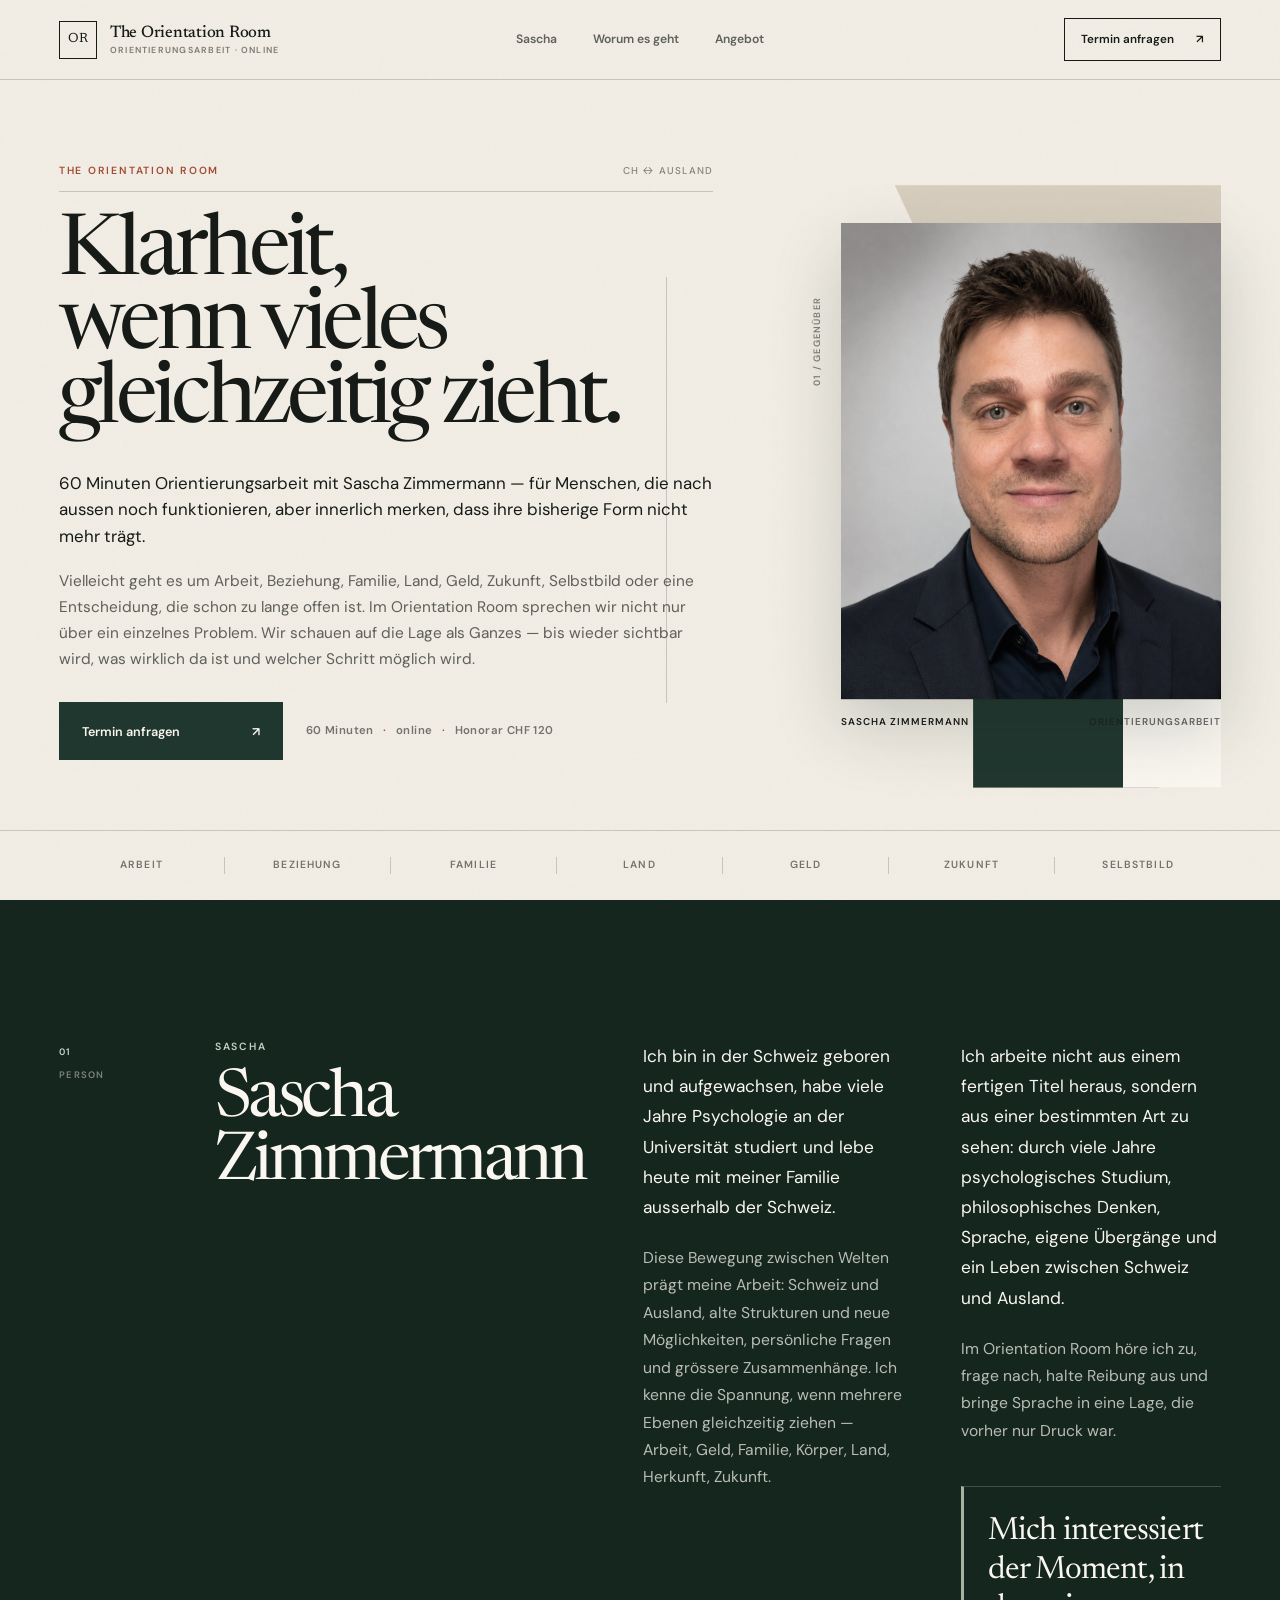
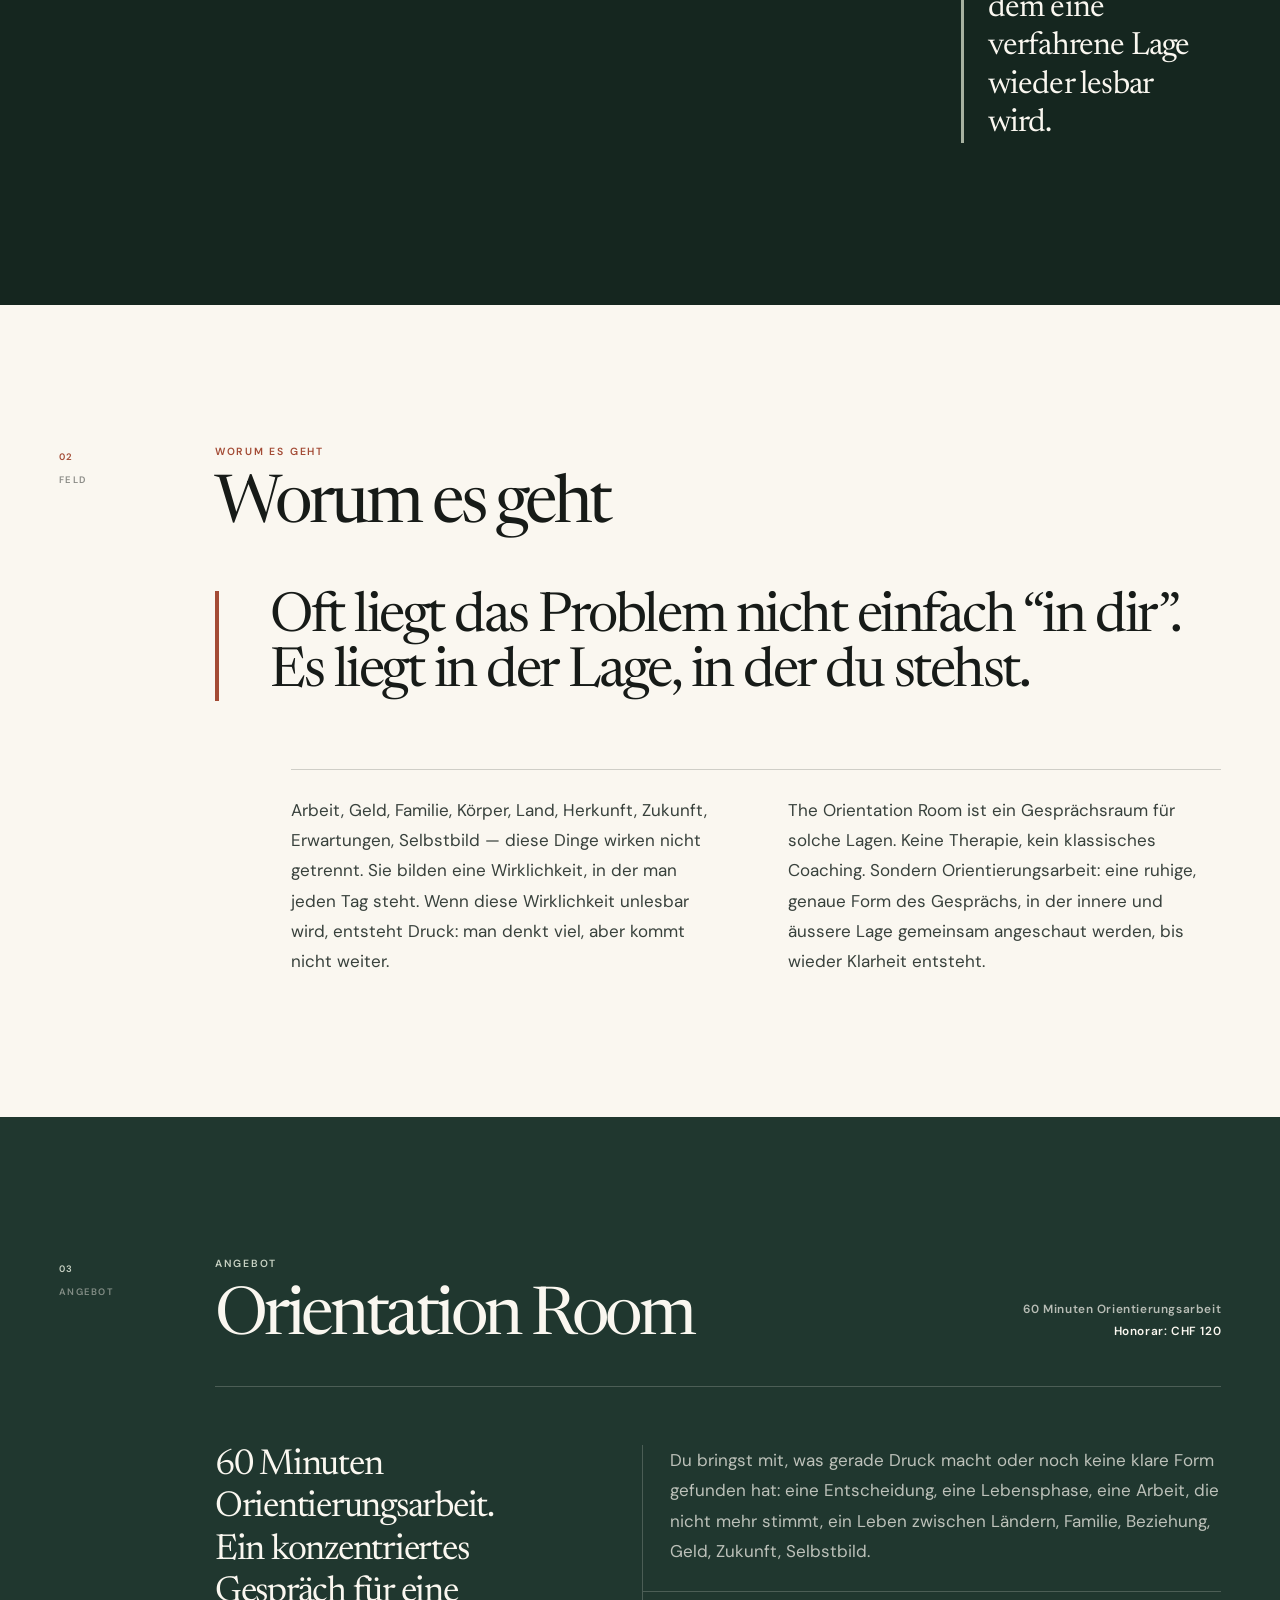
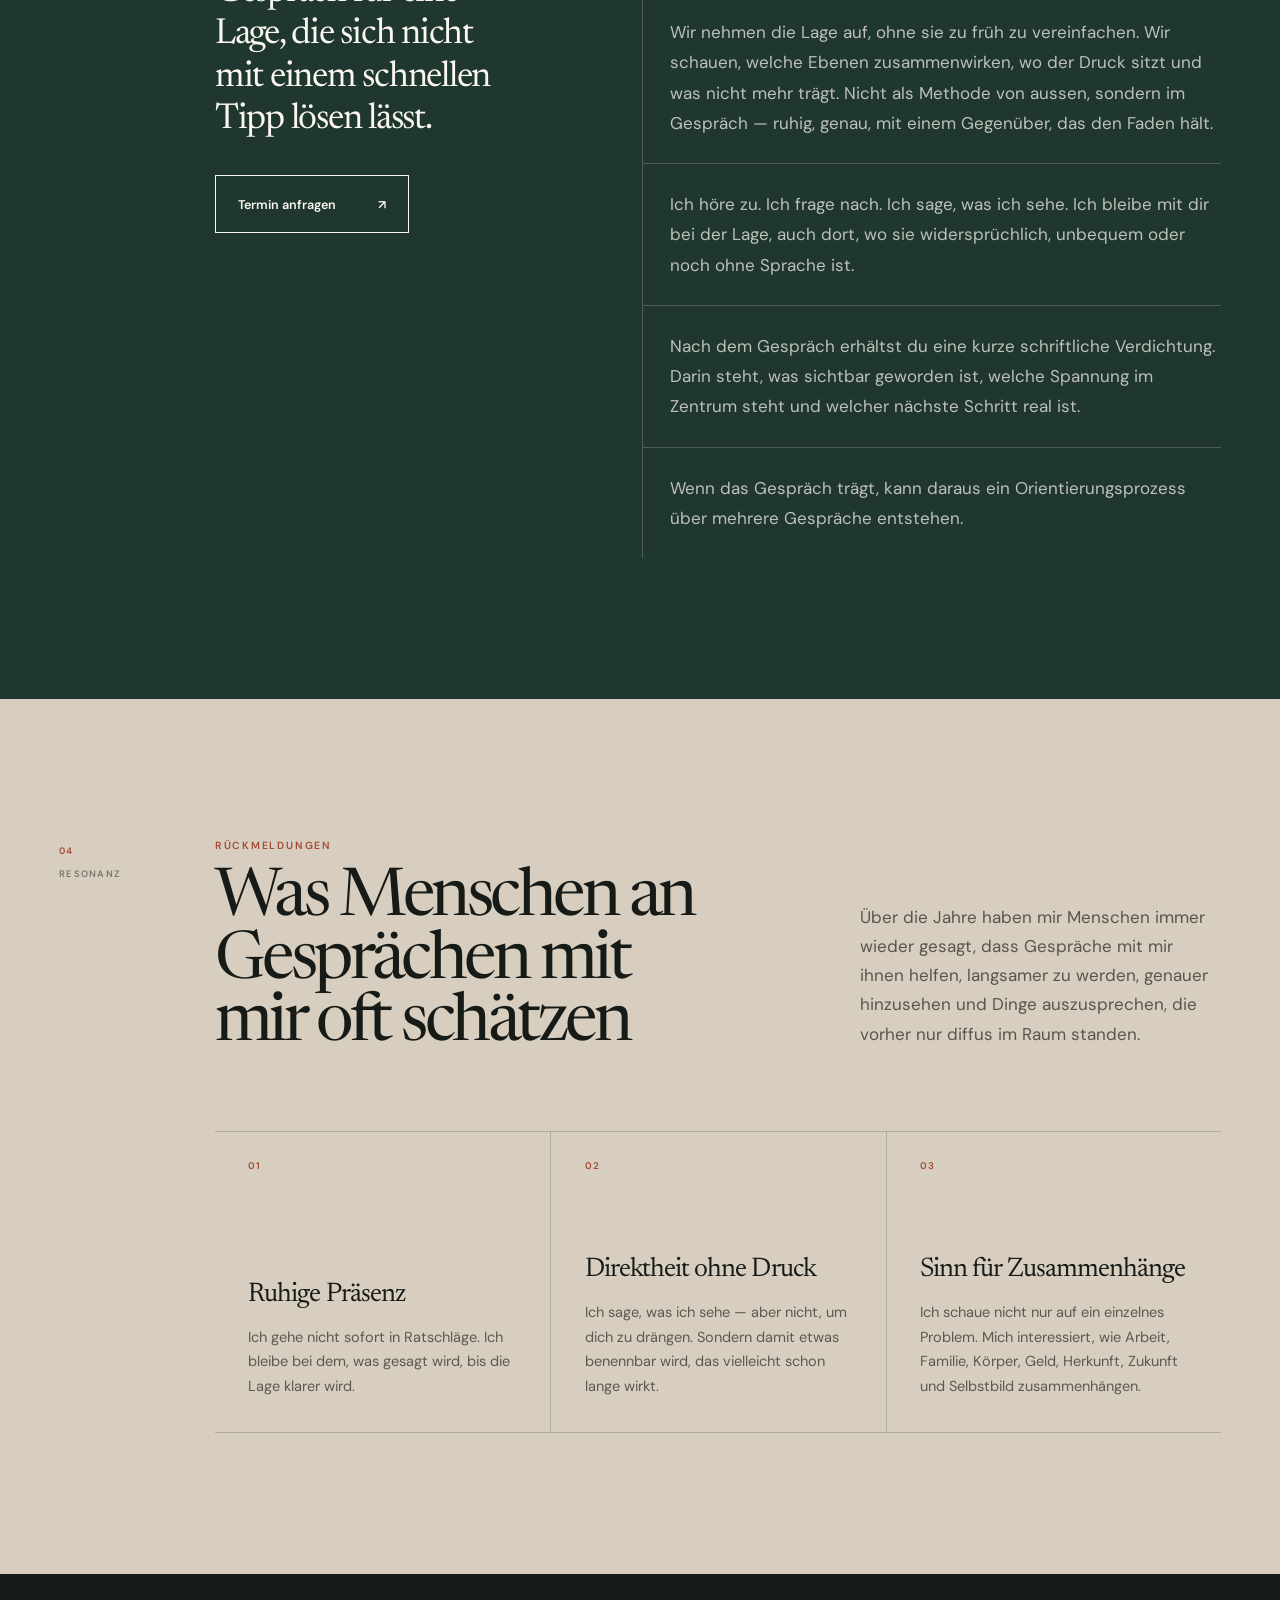
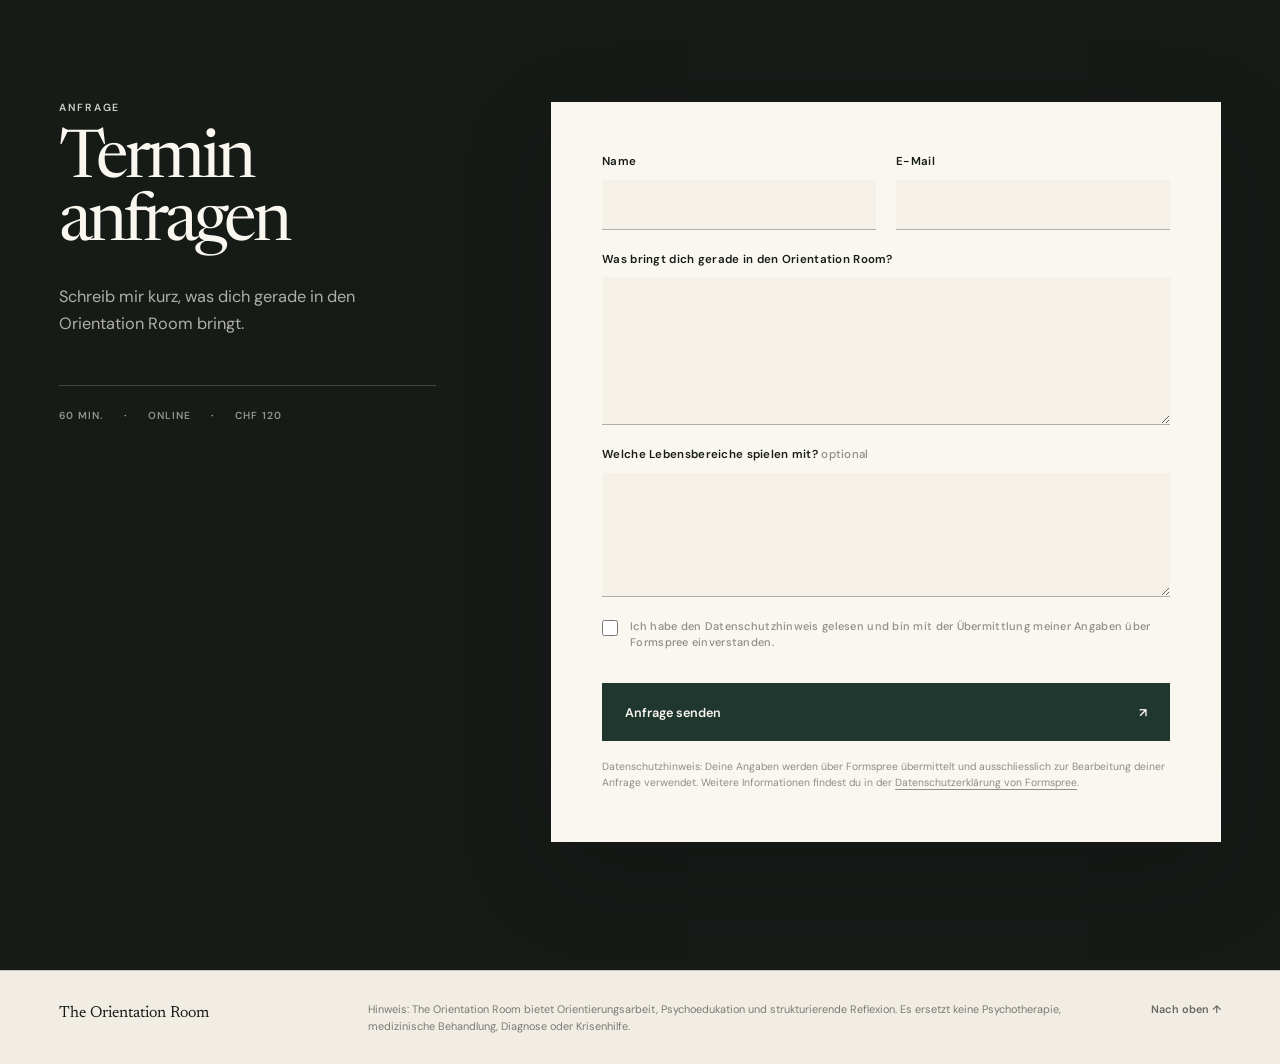
==== commit 2ccb286c: "Redesign complete Orientation Room frontend" ====
--- a/index.html
+++ b/index.html
@@ -10,142 +10,238 @@
   <meta property="og:type" content="website" />
   <meta property="og:url" content="https://plexistrg.github.io/the-orientation-room/" />
   <link rel="canonical" href="https://plexistrg.github.io/the-orientation-room/" />
+  <link rel="preconnect" href="https://fonts.googleapis.com">
+  <link rel="preconnect" href="https://fonts.gstatic.com" crossorigin>
   <link rel="stylesheet" href="styles.css" />
 </head>
 <body>
+  <a class="skip-link" href="#main-content">Zum Inhalt springen</a>
+
   <header class="site-header">
     <a class="brand" href="#top" aria-label="The Orientation Room Home">
-      <span class="brand-text">The Orientation Room</span>
+      <span class="brand-mark" aria-hidden="true">OR</span>
+      <span class="brand-copy">
+        <span class="brand-text">The Orientation Room</span>
+        <span class="brand-subline">Orientierungsarbeit · online</span>
+      </span>
     </a>
     <nav class="nav" aria-label="Main Navigation">
       <a href="#sascha">Sascha</a>
       <a href="#room">Worum es geht</a>
       <a href="#offer">Angebot</a>
-      <a class="nav-cta" href="#booking">Termin anfragen</a>
     </nav>
+    <a class="nav-cta" href="#booking">Termin anfragen <span aria-hidden="true">↗</span></a>
   </header>
 
-  <main id="top">
-    <section class="hero section-pad" aria-labelledby="hero-title">
-      <div class="container hero-layout">
+  <main id="main-content">
+    <section id="top" class="hero" aria-labelledby="hero-title">
+      <div class="hero-grid">
         <div class="hero-content">
-          <p class="eyebrow">The Orientation Room</p>
+          <div class="hero-topline">
+            <p class="eyebrow">The Orientation Room</p>
+            <p class="hero-coordinate" aria-hidden="true">CH ↔ Ausland</p>
+          </div>
           <h1 id="hero-title">Klarheit, wenn vieles gleichzeitig zieht.</h1>
           <p class="lead">60 Minuten Orientierungsarbeit mit Sascha Zimmermann — für Menschen, die nach aussen noch funktionieren, aber innerlich merken, dass ihre bisherige Form nicht mehr trägt.</p>
           <p class="supporting-line">Vielleicht geht es um Arbeit, Beziehung, Familie, Land, Geld, Zukunft, Selbstbild oder eine Entscheidung, die schon zu lange offen ist. Im Orientation Room sprechen wir nicht nur über ein einzelnes Problem. Wir schauen auf die Lage als Ganzes — bis wieder sichtbar wird, was wirklich da ist und welcher Schritt möglich wird.</p>
-          <p class="hero-offer-line">60 Minuten · online · Honorar CHF 120</p>
-          <div class="hero-actions" aria-label="Hauptaktion">
-            <a class="button primary" href="#booking">Termin anfragen</a>
-          </div>
-        </div>
-      </div>
-    </section>
-
-    <section id="sascha" class="section section-soft founder-section">
-      <div class="container founder-card">
-        <div class="portrait-wrap">
-          <img src="sascha-zimmermann.png" alt="Sascha Zimmermann" class="portrait-image">
-        </div>
-        <div class="person-copy">
-          <p class="eyebrow">Sascha</p>
-          <h2>Sascha Zimmermann</h2>
-          <p>Ich bin in der Schweiz geboren und aufgewachsen, habe viele Jahre Psychologie an der Universität studiert und lebe heute mit meiner Familie ausserhalb der Schweiz.</p>
-          <p>Diese Bewegung zwischen Welten prägt meine Arbeit: Schweiz und Ausland, alte Strukturen und neue Möglichkeiten, persönliche Fragen und grössere Zusammenhänge. Ich kenne die Spannung, wenn mehrere Ebenen gleichzeitig ziehen — Arbeit, Geld, Familie, Körper, Land, Herkunft, Zukunft.</p>
-          <p>Ich arbeite nicht aus einem fertigen Titel heraus, sondern aus einer bestimmten Art zu sehen: durch viele Jahre psychologisches Studium, philosophisches Denken, Sprache, eigene Übergänge und ein Leben zwischen Schweiz und Ausland.</p>
-          <p>Im Orientation Room höre ich zu, frage nach, halte Reibung aus und bringe Sprache in eine Lage, die vorher nur Druck war.</p>
-          <p>Mich interessiert der Moment, in dem eine verfahrene Lage wieder lesbar wird.</p>
-        </div>
-      </div>
-    </section>
-
-    <section id="room" class="section section-ink">
-      <div class="container narrow">
-        <p class="eyebrow light">Worum es geht</p>
-        <h2>Worum es geht</h2>
-        <p>Oft liegt das Problem nicht einfach “in dir”. Es liegt in der Lage, in der du stehst.</p>
-        <p>Arbeit, Geld, Familie, Körper, Land, Herkunft, Zukunft, Erwartungen, Selbstbild — diese Dinge wirken nicht getrennt. Sie bilden eine Wirklichkeit, in der man jeden Tag steht. Wenn diese Wirklichkeit unlesbar wird, entsteht Druck: man denkt viel, aber kommt nicht weiter.</p>
-        <p>The Orientation Room ist ein Gesprächsraum für solche Lagen. Keine Therapie, kein klassisches Coaching. Sondern Orientierungsarbeit: eine ruhige, genaue Form des Gesprächs, in der innere und äussere Lage gemeinsam angeschaut werden, bis wieder Klarheit entsteht.</p>
-      </div>
-    </section>
-
-    <section id="offer" class="section section-paper">
-      <div class="container narrow">
-        <p class="eyebrow">Angebot</p>
-        <h2>Angebot</h2>
-        <article class="offer-panel">
-          <header class="offer-header">
-            <h3>Orientation Room</h3>
-            <p>60 Minuten Orientierungsarbeit</p>
-            <p>Honorar: CHF 120</p>
+          <div class="hero-decision">
+            <a class="button primary" href="#booking">Termin anfragen <span aria-hidden="true">↗</span></a>
+            <p class="hero-offer-line">60 Minuten <span>·</span> online <span>·</span> Honorar CHF 120</p>
+          </div>
+        </div>
+
+        <figure class="hero-portrait">
+          <div class="portrait-architecture" aria-hidden="true"></div>
+          <div class="portrait-frame">
+            <img src="sascha-zimmermann.png" alt="Sascha Zimmermann" class="portrait-image" width="1122" height="1402" fetchpriority="high">
+          </div>
+          <figcaption>
+            <span>Sascha Zimmermann</span>
+            <span>Orientierungsarbeit</span>
+          </figcaption>
+          <span class="portrait-index" aria-hidden="true">01 / Gegenüber</span>
+        </figure>
+      </div>
+
+      <div class="field-strip" aria-label="Mögliche Themen im Orientation Room">
+        <span>Arbeit</span>
+        <span>Beziehung</span>
+        <span>Familie</span>
+        <span>Land</span>
+        <span>Geld</span>
+        <span>Zukunft</span>
+        <span>Selbstbild</span>
+      </div>
+    </section>
+
+    <section id="sascha" class="section founder-section" aria-labelledby="sascha-title">
+      <div class="section-shell">
+        <div class="section-rail section-rail-light" aria-hidden="true">
+          <span>01</span>
+          <span>Person</span>
+        </div>
+        <div class="founder-content">
+          <header class="founder-heading">
+            <p class="eyebrow light">Sascha</p>
+            <h2 id="sascha-title">Sascha Zimmermann</h2>
           </header>
-          <div class="offer-prose">
-            <p>60 Minuten Orientierungsarbeit. Ein konzentriertes Gespräch für eine Lage, die sich nicht mit einem schnellen Tipp lösen lässt.</p>
-            <p>Du bringst mit, was gerade Druck macht oder noch keine klare Form gefunden hat: eine Entscheidung, eine Lebensphase, eine Arbeit, die nicht mehr stimmt, ein Leben zwischen Ländern, Familie, Beziehung, Geld, Zukunft, Selbstbild.</p>
-            <p>Wir nehmen die Lage auf, ohne sie zu früh zu vereinfachen. Wir schauen, welche Ebenen zusammenwirken, wo der Druck sitzt und was nicht mehr trägt. Nicht als Methode von aussen, sondern im Gespräch — ruhig, genau, mit einem Gegenüber, das den Faden hält.</p>
-            <p>Ich höre zu. Ich frage nach. Ich sage, was ich sehe. Ich bleibe mit dir bei der Lage, auch dort, wo sie widersprüchlich, unbequem oder noch ohne Sprache ist.</p>
-            <p>Nach dem Gespräch erhältst du eine kurze schriftliche Verdichtung. Darin steht, was sichtbar geworden ist, welche Spannung im Zentrum steht und welcher nächste Schritt real ist.</p>
-            <p>Wenn das Gespräch trägt, kann daraus ein Orientierungsprozess über mehrere Gespräche entstehen.</p>
-          </div>
-          <a class="text-link" href="#booking">Termin anfragen</a>
-        </article>
-      </div>
-    </section>
-
-    <section id="trust" class="section section-paper trust-section">
-      <div class="container narrow">
-        <p class="eyebrow">Rückmeldungen</p>
-        <h2>Was Menschen an Gesprächen mit mir oft schätzen</h2>
-        <p class="trust-intro">Über die Jahre haben mir Menschen immer wieder gesagt, dass Gespräche mit mir ihnen helfen, langsamer zu werden, genauer hinzusehen und Dinge auszusprechen, die vorher nur diffus im Raum standen.</p>
-        <div class="trust-cards" aria-label="Häufig geschätzte Qualitäten in Gesprächen">
-          <article class="trust-card">
-            <h3>Ruhige Präsenz</h3>
-            <p>Ich gehe nicht sofort in Ratschläge. Ich bleibe bei dem, was gesagt wird, bis die Lage klarer wird.</p>
+          <div class="founder-copy">
+            <div>
+              <p>Ich bin in der Schweiz geboren und aufgewachsen, habe viele Jahre Psychologie an der Universität studiert und lebe heute mit meiner Familie ausserhalb der Schweiz.</p>
+              <p>Diese Bewegung zwischen Welten prägt meine Arbeit: Schweiz und Ausland, alte Strukturen und neue Möglichkeiten, persönliche Fragen und grössere Zusammenhänge. Ich kenne die Spannung, wenn mehrere Ebenen gleichzeitig ziehen — Arbeit, Geld, Familie, Körper, Land, Herkunft, Zukunft.</p>
+            </div>
+            <div>
+              <p>Ich arbeite nicht aus einem fertigen Titel heraus, sondern aus einer bestimmten Art zu sehen: durch viele Jahre psychologisches Studium, philosophisches Denken, Sprache, eigene Übergänge und ein Leben zwischen Schweiz und Ausland.</p>
+              <p>Im Orientation Room höre ich zu, frage nach, halte Reibung aus und bringe Sprache in eine Lage, die vorher nur Druck war.</p>
+              <p class="founder-closing">Mich interessiert der Moment, in dem eine verfahrene Lage wieder lesbar wird.</p>
+            </div>
+          </div>
+        </div>
+      </div>
+    </section>
+
+    <section id="room" class="section room-section" aria-labelledby="room-title">
+      <div class="section-shell">
+        <div class="section-rail" aria-hidden="true">
+          <span>02</span>
+          <span>Feld</span>
+        </div>
+        <div class="room-content">
+          <p class="eyebrow">Worum es geht</p>
+          <h2 id="room-title">Worum es geht</h2>
+          <p class="room-statement">Oft liegt das Problem nicht einfach “in dir”. Es liegt in der Lage, in der du stehst.</p>
+          <div class="room-body">
+            <p>Arbeit, Geld, Familie, Körper, Land, Herkunft, Zukunft, Erwartungen, Selbstbild — diese Dinge wirken nicht getrennt. Sie bilden eine Wirklichkeit, in der man jeden Tag steht. Wenn diese Wirklichkeit unlesbar wird, entsteht Druck: man denkt viel, aber kommt nicht weiter.</p>
+            <p>The Orientation Room ist ein Gesprächsraum für solche Lagen. Keine Therapie, kein klassisches Coaching. Sondern Orientierungsarbeit: eine ruhige, genaue Form des Gesprächs, in der innere und äussere Lage gemeinsam angeschaut werden, bis wieder Klarheit entsteht.</p>
+          </div>
+        </div>
+      </div>
+    </section>
+
+    <section id="offer" class="section offer-section" aria-labelledby="offer-title">
+      <div class="section-shell">
+        <div class="section-rail section-rail-light" aria-hidden="true">
+          <span>03</span>
+          <span>Angebot</span>
+        </div>
+        <div class="offer-content">
+          <header class="offer-title-row">
+            <div>
+              <p class="eyebrow light">Angebot</p>
+              <h2 id="offer-title">Orientation Room</h2>
+            </div>
+            <div class="offer-meta">
+              <p>60 Minuten Orientierungsarbeit</p>
+              <p>Honorar: CHF 120</p>
+            </div>
+          </header>
+
+          <article class="offer-layout">
+            <aside class="offer-summary">
+              <p>60 Minuten Orientierungsarbeit. Ein konzentriertes Gespräch für eine Lage, die sich nicht mit einem schnellen Tipp lösen lässt.</p>
+              <a class="button light-button" href="#booking">Termin anfragen <span aria-hidden="true">↗</span></a>
+            </aside>
+            <div class="offer-prose">
+              <p>Du bringst mit, was gerade Druck macht oder noch keine klare Form gefunden hat: eine Entscheidung, eine Lebensphase, eine Arbeit, die nicht mehr stimmt, ein Leben zwischen Ländern, Familie, Beziehung, Geld, Zukunft, Selbstbild.</p>
+              <p>Wir nehmen die Lage auf, ohne sie zu früh zu vereinfachen. Wir schauen, welche Ebenen zusammenwirken, wo der Druck sitzt und was nicht mehr trägt. Nicht als Methode von aussen, sondern im Gespräch — ruhig, genau, mit einem Gegenüber, das den Faden hält.</p>
+              <p>Ich höre zu. Ich frage nach. Ich sage, was ich sehe. Ich bleibe mit dir bei der Lage, auch dort, wo sie widersprüchlich, unbequem oder noch ohne Sprache ist.</p>
+              <p>Nach dem Gespräch erhältst du eine kurze schriftliche Verdichtung. Darin steht, was sichtbar geworden ist, welche Spannung im Zentrum steht und welcher nächste Schritt real ist.</p>
+              <p>Wenn das Gespräch trägt, kann daraus ein Orientierungsprozess über mehrere Gespräche entstehen.</p>
+            </div>
           </article>
-          <article class="trust-card">
-            <h3>Direktheit ohne Druck</h3>
-            <p>Ich sage, was ich sehe — aber nicht, um dich zu drängen. Sondern damit etwas benennbar wird, das vielleicht schon lange wirkt.</p>
-          </article>
-          <article class="trust-card">
-            <h3>Sinn für Zusammenhänge</h3>
-            <p>Ich schaue nicht nur auf ein einzelnes Problem. Mich interessiert, wie Arbeit, Familie, Körper, Geld, Herkunft, Zukunft und Selbstbild zusammenhängen.</p>
-          </article>
-        </div>
-      </div>
-    </section>
-
-    <section id="booking" class="section final-cta">
-      <div class="container narrow">
-        <p class="eyebrow">Anfrage</p>
-        <h2>Termin anfragen</h2>
-        <p>Schreib mir kurz, was dich gerade in den Orientation Room bringt.</p>
-        <form class="booking-form" action="https://formspree.io/f/mkoljwkv" method="POST">
-          <label for="booking-name">Name</label>
-          <input id="booking-name" name="name" type="text" autocomplete="name" required>
-
-          <label for="booking-email">E-Mail</label>
-          <input id="booking-email" name="email" type="email" autocomplete="email" required>
-
-          <label for="booking-message">Was bringt dich gerade in den Orientation Room?</label>
-          <textarea id="booking-message" name="message" rows="5" required></textarea>
-
-          <label for="booking-areas">Welche Lebensbereiche spielen mit? <span>optional</span></label>
-          <textarea id="booking-areas" name="lebensbereiche" rows="4"></textarea>
-
-          <label class="consent-check">
-            <input type="checkbox" name="privacy_consent" required>
-            Ich habe den Datenschutzhinweis gelesen und bin mit der Übermittlung meiner Angaben über Formspree einverstanden.
-          </label>
-
-          <button class="button primary" type="submit">Anfrage senden</button>
-        </form>
-        <p class="privacy-notice">Datenschutzhinweis: Deine Angaben werden über Formspree übermittelt und ausschliesslich zur Bearbeitung deiner Anfrage verwendet. Weitere Informationen findest du in der <a href="https://formspree.io/legal/privacy-policy/">Datenschutzerklärung von Formspree</a>.</p>
+        </div>
+      </div>
+    </section>
+
+    <section id="trust" class="section trust-section" aria-labelledby="trust-title">
+      <div class="section-shell">
+        <div class="section-rail" aria-hidden="true">
+          <span>04</span>
+          <span>Resonanz</span>
+        </div>
+        <div class="trust-content">
+          <div class="trust-heading">
+            <div>
+              <p class="eyebrow">Rückmeldungen</p>
+              <h2 id="trust-title">Was Menschen an Gesprächen mit mir oft schätzen</h2>
+            </div>
+            <p class="trust-intro">Über die Jahre haben mir Menschen immer wieder gesagt, dass Gespräche mit mir ihnen helfen, langsamer zu werden, genauer hinzusehen und Dinge auszusprechen, die vorher nur diffus im Raum standen.</p>
+          </div>
+          <div class="trust-cards" aria-label="Häufig geschätzte Qualitäten in Gesprächen">
+            <article class="trust-card">
+              <span class="card-index">01</span>
+              <h3>Ruhige Präsenz</h3>
+              <p>Ich gehe nicht sofort in Ratschläge. Ich bleibe bei dem, was gesagt wird, bis die Lage klarer wird.</p>
+            </article>
+            <article class="trust-card">
+              <span class="card-index">02</span>
+              <h3>Direktheit ohne Druck</h3>
+              <p>Ich sage, was ich sehe — aber nicht, um dich zu drängen. Sondern damit etwas benennbar wird, das vielleicht schon lange wirkt.</p>
+            </article>
+            <article class="trust-card">
+              <span class="card-index">03</span>
+              <h3>Sinn für Zusammenhänge</h3>
+              <p>Ich schaue nicht nur auf ein einzelnes Problem. Mich interessiert, wie Arbeit, Familie, Körper, Geld, Herkunft, Zukunft und Selbstbild zusammenhängen.</p>
+            </article>
+          </div>
+        </div>
+      </div>
+    </section>
+
+    <section id="booking" class="section booking-section" aria-labelledby="booking-title">
+      <div class="booking-shell">
+        <div class="booking-intro">
+          <p class="eyebrow light">Anfrage</p>
+          <h2 id="booking-title">Termin anfragen</h2>
+          <p>Schreib mir kurz, was dich gerade in den Orientation Room bringt.</p>
+          <div class="booking-marker" aria-hidden="true">
+            <span>60 Min.</span>
+            <span>Online</span>
+            <span>CHF 120</span>
+          </div>
+        </div>
+
+        <div class="form-panel">
+          <form class="booking-form" action="https://formspree.io/f/mkoljwkv" method="POST">
+            <div class="form-row">
+              <div class="field-group">
+                <label for="booking-name">Name</label>
+                <input id="booking-name" name="name" type="text" autocomplete="name" required>
+              </div>
+              <div class="field-group">
+                <label for="booking-email">E-Mail</label>
+                <input id="booking-email" name="email" type="email" autocomplete="email" required>
+              </div>
+            </div>
+
+            <div class="field-group">
+              <label for="booking-message">Was bringt dich gerade in den Orientation Room?</label>
+              <textarea id="booking-message" name="message" rows="5" required></textarea>
+            </div>
+
+            <div class="field-group">
+              <label for="booking-areas">Welche Lebensbereiche spielen mit? <span>optional</span></label>
+              <textarea id="booking-areas" name="lebensbereiche" rows="4"></textarea>
+            </div>
+
+            <label class="consent-check">
+              <input type="checkbox" name="privacy_consent" required>
+              <span>Ich habe den Datenschutzhinweis gelesen und bin mit der Übermittlung meiner Angaben über Formspree einverstanden.</span>
+            </label>
+
+            <button class="button primary form-submit" type="submit">Anfrage senden <span aria-hidden="true">↗</span></button>
+          </form>
+          <p class="privacy-notice">Datenschutzhinweis: Deine Angaben werden über Formspree übermittelt und ausschliesslich zur Bearbeitung deiner Anfrage verwendet. Weitere Informationen findest du in der <a href="https://formspree.io/legal/privacy-policy/">Datenschutzerklärung von Formspree</a>.</p>
+        </div>
       </div>
     </section>
   </main>
 
   <footer class="footer">
     <div class="footer-inner">
+      <a class="footer-brand" href="#top">The Orientation Room</a>
       <p class="legal-note">Hinweis: The Orientation Room bietet Orientierungsarbeit, Psychoedukation und strukturierende Reflexion. Es ersetzt keine Psychotherapie, medizinische Behandlung, Diagnose oder Krisenhilfe.</p>
+      <a class="footer-top" href="#top">Nach oben ↑</a>
     </div>
   </footer>
 </body>
--- a/styles.css
+++ b/styles.css
@@ -1,204 +1,611 @@
+@import url('https://fonts.googleapis.com/css2?family=DM+Sans:wght@400;500;600&family=Newsreader:opsz,wght@6..72,400;6..72,500&display=swap');
+
 :root {
-  --ink: #121821;
-  --ink-soft: #2b3440;
-  --muted: #68717b;
-  --paper: #f1eadf;
-  --paper-soft: #fbf8f2;
-  --paper-deep: #e7ddce;
-  --gold: #8f6737;
-  --line: rgba(18, 24, 33, .14);
-  --radius: 12px;
+  --ink: #171b18;
+  --ink-soft: #38413c;
+  --forest: #20372f;
+  --forest-deep: #15261f;
+  --moss: #71806d;
+  --sage: #a7b1a0;
+  --paper: #f1ede4;
+  --paper-light: #faf7f0;
+  --sand: #d8cebf;
+  --clay: #a34b35;
+  --line: rgba(23, 27, 24, .19);
+  --line-light: rgba(250, 247, 240, .2);
+  --sans: "DM Sans", ui-sans-serif, system-ui, -apple-system, BlinkMacSystemFont, "Segoe UI", sans-serif;
+  --serif: "Newsreader", Georgia, serif;
+  --page-x: clamp(20px, 4.6vw, 76px);
 }
 
 * { box-sizing: border-box; }
+
 html { scroll-behavior: smooth; }
+
 body {
   margin: 0;
-  font-family: Inter, ui-sans-serif, system-ui, -apple-system, BlinkMacSystemFont, "Segoe UI", sans-serif;
-  font-size: 18px;
+  background: var(--paper);
+  color: var(--ink);
+  font-family: var(--sans);
+  font-size: 17px;
   line-height: 1.62;
+  text-rendering: optimizeLegibility;
+  -webkit-font-smoothing: antialiased;
+}
+
+body::after {
+  content: "";
+  position: fixed;
+  inset: 0;
+  z-index: 100;
+  pointer-events: none;
+  opacity: .032;
+  background-image: url("data:image/svg+xml,%3Csvg viewBox='0 0 180 180' xmlns='http://www.w3.org/2000/svg'%3E%3Cfilter id='n'%3E%3CfeTurbulence type='fractalNoise' baseFrequency='.8' numOctaves='4' stitchTiles='stitch'/%3E%3C/filter%3E%3Crect width='100%25' height='100%25' filter='url(%23n)' opacity='.58'/%3E%3C/svg%3E");
+  mix-blend-mode: multiply;
+}
+
+a { color: inherit; text-decoration: none; }
+p { margin: 0; }
+img { display: block; max-width: 100%; }
+button, input, textarea { font: inherit; }
+
+.skip-link {
+  position: fixed;
+  top: 12px;
+  left: 12px;
+  z-index: 999;
+  padding: 10px 14px;
+  background: var(--paper-light);
   color: var(--ink);
-  background: var(--paper);
-}
-
-a { color: inherit; text-decoration: none; }
-p { margin: 0 0 1rem; color: var(--ink-soft); }
+  transform: translateY(-160%);
+  transition: transform .18s ease;
+}
+
+.skip-link:focus { transform: translateY(0); }
+
+:focus-visible {
+  outline: 2px solid var(--clay);
+  outline-offset: 4px;
+}
 
 .site-header {
   position: sticky;
   top: 0;
-  z-index: 10;
-  display: flex;
-  align-items: center;
-  justify-content: space-between;
-  gap: 24px;
-  padding: 13px clamp(20px, 4vw, 46px);
-  background: rgba(241, 234, 223, .94);
+  z-index: 30;
+  min-height: 80px;
+  padding: 0 var(--page-x);
+  display: grid;
+  grid-template-columns: 1fr auto 1fr;
+  align-items: center;
+  gap: clamp(20px, 3vw, 52px);
   border-bottom: 1px solid var(--line);
-  backdrop-filter: blur(14px);
+  background: rgba(241, 237, 228, .91);
+  backdrop-filter: blur(18px);
 }
 
 .brand {
   display: inline-flex;
   align-items: center;
-  font-family: "Iowan Old Style", "Palatino Linotype", Palatino, Georgia, serif;
-  font-size: 1.02rem;
-  font-weight: 500;
-  letter-spacing: -.01em;
-}
-
-.nav { display: flex; align-items: center; gap: 18px; font-size: 14px; color: var(--muted); }
-.nav a:hover { color: var(--ink); }
-.nav-cta { padding: 8px 13px; border: 1px solid var(--line); border-radius: var(--radius); background: rgba(251, 248, 242, .72); color: var(--ink); }
-
-.container { width: min(100% - 40px, 1100px); margin: 0 auto; }
-.narrow { max-width: 820px; }
-.section, .section-pad { padding: clamp(40px, 4.2vw, 56px) 0; }
-
-.hero {
-  position: relative;
-  padding-top: clamp(58px, 6.6vw, 84px);
-  padding-bottom: clamp(42px, 4.8vw, 60px);
-}
-.hero::after {
+  gap: 13px;
+  width: fit-content;
+}
+
+.brand-mark {
+  width: 38px;
+  height: 38px;
+  display: grid;
+  place-items: center;
+  border: 1px solid var(--ink);
+  font-family: var(--serif);
+  font-size: .83rem;
+  letter-spacing: -.035em;
+}
+
+.brand-copy { display: flex; flex-direction: column; }
+.brand-text { font-family: var(--serif); font-size: 1.05rem; font-weight: 500; letter-spacing: -.015em; line-height: 1.1; }
+.brand-subline { margin-top: 4px; color: rgba(23, 27, 24, .55); font-size: .55rem; font-weight: 600; letter-spacing: .14em; line-height: 1; text-transform: uppercase; }
+
+.nav {
+  display: flex;
+  align-items: center;
+  gap: clamp(22px, 2.8vw, 46px);
+  color: rgba(23, 27, 24, .67);
+  font-size: .76rem;
+  font-weight: 600;
+}
+
+.nav a { position: relative; }
+.nav a::after {
   content: "";
   position: absolute;
-  left: clamp(20px, 5vw, 80px);
-  right: clamp(20px, 5vw, 80px);
+  left: 0;
+  bottom: -7px;
+  width: 0;
+  height: 1px;
+  background: var(--ink);
+  transition: width .2s ease;
+}
+.nav a:hover { color: var(--ink); }
+.nav a:hover::after { width: 100%; }
+
+.nav-cta {
+  justify-self: end;
+  min-height: 43px;
+  padding: 0 16px;
+  display: inline-flex;
+  align-items: center;
+  justify-content: space-between;
+  gap: 22px;
+  border: 1px solid var(--ink);
+  font-size: .73rem;
+  font-weight: 600;
+  transition: background .18s ease, color .18s ease;
+}
+.nav-cta:hover { background: var(--ink); color: var(--paper-light); }
+.nav-cta span, .button span { transition: transform .18s ease; }
+.nav-cta:hover span, .button:hover span { transform: translate(4px, -4px); }
+
+.hero {
+  min-height: calc(100svh - 80px);
+  padding: clamp(54px, 7vh, 88px) var(--page-x) 0;
+  display: flex;
+  flex-direction: column;
+  overflow: hidden;
+  position: relative;
+}
+
+.hero::before {
+  content: "";
+  position: absolute;
+  top: 24%;
+  left: 52%;
+  width: 1px;
+  height: 52%;
+  background: var(--line);
+  pointer-events: none;
+}
+
+.hero-grid {
+  flex: 1;
+  width: min(100%, 1480px);
+  margin: 0 auto;
+  display: grid;
+  grid-template-columns: minmax(0, 1.22fr) minmax(330px, .78fr);
+  gap: clamp(52px, 7vw, 118px);
+  align-items: center;
+}
+
+.hero-content {
+  max-width: 850px;
+  padding-bottom: 50px;
+  animation: rise-in .65s cubic-bezier(.22, 1, .36, 1) both;
+}
+
+.hero-topline {
+  display: flex;
+  align-items: center;
+  justify-content: space-between;
+  max-width: 720px;
+  margin-bottom: 25px;
+  padding-bottom: 12px;
+  border-bottom: 1px solid var(--line);
+}
+
+.eyebrow {
+  color: var(--clay);
+  font-size: .65rem;
+  font-weight: 600;
+  letter-spacing: .17em;
+  line-height: 1.2;
+  text-transform: uppercase;
+}
+.eyebrow.light { color: #c7d1c3; }
+.hero-coordinate { color: rgba(23, 27, 24, .5); font-size: .62rem; font-weight: 500; letter-spacing: .12em; text-transform: uppercase; }
+
+h1, h2, h3, .footer-brand { font-family: var(--serif); }
+h1, h2, h3 { margin: 0; font-weight: 400; text-wrap: balance; }
+
+h1 {
+  max-width: 840px;
+  font-size: clamp(4rem, 6.6vw, 7rem);
+  letter-spacing: -.055em;
+  line-height: .88;
+}
+
+h2 {
+  font-size: clamp(3rem, 5.2vw, 5.8rem);
+  letter-spacing: -.052em;
+  line-height: .94;
+}
+
+h3 {
+  font-size: clamp(1.55rem, 2.1vw, 2.15rem);
+  letter-spacing: -.035em;
+  line-height: 1.04;
+}
+
+.lead {
+  max-width: 730px;
+  margin-top: 30px;
+  color: var(--ink);
+  font-size: clamp(1.05rem, 1.32vw, 1.24rem);
+  line-height: 1.58;
+}
+
+.supporting-line {
+  max-width: 720px;
+  margin-top: 18px;
+  color: rgba(23, 27, 24, .67);
+  font-size: .96rem;
+  line-height: 1.7;
+}
+
+.hero-decision {
+  margin-top: 30px;
+  display: flex;
+  align-items: center;
+  gap: 23px;
+  flex-wrap: wrap;
+}
+
+.button {
+  min-height: 58px;
+  padding: 0 22px;
+  display: inline-flex;
+  align-items: center;
+  justify-content: space-between;
+  gap: 42px;
+  border: 1px solid currentColor;
+  border-radius: 0;
+  font-size: .79rem;
+  font-weight: 600;
+  line-height: 1.2;
+  cursor: pointer;
+  transition: background .18s ease, color .18s ease, transform .18s ease;
+}
+.button:hover { transform: translateY(-2px); }
+.button.primary { min-width: 224px; border-color: var(--forest); background: var(--forest); color: var(--paper-light); }
+.button.primary:hover { background: var(--forest-deep); }
+
+.hero-offer-line { color: rgba(23, 27, 24, .58); font-size: .71rem; font-weight: 600; letter-spacing: .035em; }
+.hero-offer-line span { margin: 0 6px; color: var(--clay); }
+
+.hero-portrait {
+  width: min(100%, 520px);
+  margin: 0 0 0 auto;
+  padding: 38px 0 58px 38px;
+  position: relative;
+  animation: portrait-in .85s cubic-bezier(.22, 1, .36, 1) both;
+}
+
+.portrait-architecture {
+  position: absolute;
+  inset: 0 0 0 22%;
+  background: var(--sand);
+  clip-path: polygon(0 0, 100% 0, 100% 100%, 24% 100%, 24% 28%);
+}
+.portrait-architecture::before {
+  content: "";
+  position: absolute;
+  inset: 21% 19% 0 0;
+  background: var(--forest);
+  clip-path: polygon(0 20%, 100% 0, 100% 100%, 0 100%);
+}
+.portrait-architecture::after {
+  content: "";
+  position: absolute;
+  right: 0;
   bottom: 0;
-  height: 1px;
-  background: var(--line);
-}
-.hero-content { max-width: 900px; }
-.eyebrow { margin: 0 0 12px; color: var(--gold); font-size: 11px; font-weight: 800; letter-spacing: .16em; text-transform: uppercase; }
-.eyebrow.light { color: #cfb78f; }
-h1, h2, h3 { margin: 0; letter-spacing: -.035em; line-height: 1.12; }
-h1, h2, h3 { font-family: "Iowan Old Style", "Palatino Linotype", Palatino, Georgia, serif; font-weight: 500; }
-h1 { max-width: 820px; font-size: clamp(2.85rem, 5.2vw, 4.85rem); line-height: 1.01; }
-h2 { margin-bottom: 18px; font-size: clamp(1.85rem, 2.65vw, 2.45rem); }
-h3 { font-size: clamp(1.18rem, 1.45vw, 1.38rem); line-height: 1.2; }
-.lead { max-width: 760px; margin-top: 22px; font-size: clamp(1.08rem, 1.45vw, 1.23rem); color: #303a46; }
-.supporting-line { max-width: 820px; margin-top: 14px; }
-.hero-offer-line { margin: 20px 0 0; color: var(--gold); font-size: .95rem; font-weight: 780; letter-spacing: .02em; }
-.hero-actions { display: flex; flex-wrap: wrap; gap: 12px; margin-top: 22px; }
-
-.button { display: inline-flex; align-items: center; justify-content: center; min-height: 46px; padding: 11px 18px; border: 1px solid var(--ink); border-radius: var(--radius); font-weight: 740; line-height: 1.2; transition: transform .18s ease, background-color .18s ease; }
-.button:hover { transform: translateY(-1px); }
-.button.primary { background: var(--ink); color: var(--paper-soft); }
-
-.section-ink { background: #151c26; color: var(--paper-soft); }
-.section-ink h2 { max-width: 720px; }
-.section-ink p { color: rgba(251, 248, 242, .8); }
-.section-soft { background: var(--paper-deep); }
-.section-paper { background: var(--paper-soft); }
-
-.offer-panel {
-  margin-top: 20px;
-  padding-top: 24px;
-  border-top: 1px solid var(--line);
-}
-.offer-header { margin-bottom: 20px; }
-.offer-header h3 { margin-bottom: 9px; }
-.offer-header p { margin-bottom: 3px; color: var(--gold); font-size: .98rem; font-weight: 760; }
-.offer-prose { max-width: 760px; }
-.offer-prose p { margin-bottom: 1.02rem; font-size: 1.04rem; line-height: 1.68; }
-.offer-prose p:first-child { color: var(--ink); font-size: 1.1rem; font-weight: 690; }
-.text-link { display: inline-block; margin-top: 4px; color: var(--ink); font-weight: 760; text-decoration: underline; text-underline-offset: 4px; }
-
-.founder-section { padding: clamp(32px, 3.4vw, 44px) 0; }
-.founder-card {
-  max-width: 1000px;
-  display: grid;
-  grid-template-columns: minmax(210px, 250px) minmax(0, 1fr);
-  gap: clamp(24px, 3.8vw, 42px);
-  align-items: center;
-}
-.founder-card .person-copy { max-width: 680px; }
-.founder-card p:not(.eyebrow) { margin-bottom: .82rem; font-size: 1rem; line-height: 1.58; }
-.founder-card p:last-child { margin-bottom: 0; }
-.portrait-wrap { display: flex; justify-content: center; align-items: center; }
+  width: 30%;
+  height: 80%;
+  background: var(--paper-light);
+}
+
+.portrait-frame {
+  position: relative;
+  z-index: 2;
+  overflow: hidden;
+  aspect-ratio: 4 / 5;
+  background: #c9c8c5;
+  box-shadow: 0 28px 65px rgba(21, 38, 31, .19);
+}
+
 .portrait-image {
-  width: clamp(210px, 22vw, 250px);
-  aspect-ratio: 4 / 5;
-  border-radius: var(--radius);
-  border: 1px solid rgba(18, 24, 33, .16);
+  width: 100%;
+  height: 100%;
   object-fit: cover;
   object-position: center center;
-  background: var(--paper-deep);
-}
-
-.trust-section { border-top: 1px solid rgba(18, 24, 33, .08); }
-.trust-intro { max-width: 730px; font-size: 1.04rem; line-height: 1.68; }
-.trust-cards {
+  filter: saturate(.86) contrast(.98);
+}
+
+.hero-portrait figcaption {
+  position: relative;
+  z-index: 3;
+  padding-top: 14px;
+  display: flex;
+  justify-content: space-between;
+  gap: 20px;
+  border-top: 1px solid var(--line);
+  color: rgba(23, 27, 24, .64);
+  font-size: .62rem;
+  font-weight: 600;
+  letter-spacing: .1em;
+  text-transform: uppercase;
+}
+.hero-portrait figcaption span:first-child { color: var(--ink); }
+.portrait-index {
+  position: absolute;
+  z-index: 4;
+  left: 7px;
+  top: 112px;
+  writing-mode: vertical-rl;
+  transform: rotate(180deg);
+  color: rgba(23, 27, 24, .52);
+  font-size: .58rem;
+  font-weight: 600;
+  letter-spacing: .13em;
+  text-transform: uppercase;
+}
+
+.field-strip {
+  min-height: 70px;
+  margin: 0 calc(-1 * var(--page-x));
+  padding: 0 var(--page-x);
+  border-top: 1px solid var(--line);
   display: grid;
-  grid-template-columns: repeat(3, minmax(0, 1fr));
-  gap: clamp(18px, 3vw, 30px);
-  margin-top: 26px;
-}
-.trust-card {
-  padding: 17px 0 0;
-  border-top: 1px solid rgba(18, 24, 33, .22);
-  background: transparent;
-}
-.trust-card h3 { margin-bottom: 9px; font-size: 1.08rem; letter-spacing: -.02em; }
-.trust-card p { margin-bottom: 0; color: var(--ink-soft); font-size: .95rem; line-height: 1.6; }
-.trust-note { margin-top: 20px; color: var(--muted); font-size: .86rem; line-height: 1.55; }
-
-.final-cta { text-align: center; background: var(--paper); }
-.final-cta p:not(.eyebrow) { max-width: 660px; margin-left: auto; margin-right: auto; }
-.booking-line { color: var(--gold); font-weight: 760; }
-.booking-form { max-width: 660px; margin: 22px auto 0; text-align: left; }
-.booking-form label { display: block; margin: 14px 0 7px; color: var(--ink); font-size: .94rem; font-weight: 740; }
-.booking-form label:first-child { margin-top: 0; }
-.booking-form label span { color: var(--muted); font-weight: 520; }
+  grid-template-columns: repeat(7, 1fr);
+  align-items: center;
+  color: rgba(23, 27, 24, .58);
+  font-size: .65rem;
+  font-weight: 600;
+  letter-spacing: .11em;
+  text-align: center;
+  text-transform: uppercase;
+}
+.field-strip span:not(:last-child) { border-right: 1px solid var(--line); }
+
+.section { padding: clamp(94px, 11vw, 170px) var(--page-x); }
+.section-shell {
+  width: min(100%, 1480px);
+  margin: 0 auto;
+  display: grid;
+  grid-template-columns: 92px minmax(0, 1fr);
+  gap: clamp(34px, 5vw, 88px);
+}
+
+.section-rail {
+  display: flex;
+  flex-direction: column;
+  gap: 8px;
+  padding-top: 4px;
+  color: rgba(23, 27, 24, .49);
+  font-size: .59rem;
+  font-weight: 600;
+  letter-spacing: .14em;
+  text-transform: uppercase;
+}
+.section-rail span:first-child { color: var(--clay); }
+.section-rail-light { color: rgba(250, 247, 240, .45); }
+.section-rail-light span:first-child { color: #c7d1c3; }
+
+.founder-section { background: var(--forest-deep); color: var(--paper-light); }
+.founder-content { display: grid; grid-template-columns: minmax(260px, .72fr) minmax(0, 1.28fr); gap: clamp(54px, 8vw, 130px); align-items: start; }
+.founder-heading { position: sticky; top: 130px; }
+.founder-heading h2 { max-width: 520px; margin-top: 17px; }
+.founder-copy { display: grid; grid-template-columns: repeat(2, minmax(0, 1fr)); gap: clamp(32px, 4.5vw, 72px); }
+.founder-copy p { margin-bottom: 1.35rem; color: rgba(250, 247, 240, .72); font-size: .98rem; line-height: 1.75; }
+.founder-copy p:first-child { color: var(--paper-light); font-size: 1.08rem; }
+.founder-closing {
+  margin-top: 42px;
+  padding: 25px 0 0 24px;
+  border-top: 1px solid var(--line-light);
+  border-left: 3px solid var(--sage);
+  color: var(--paper-light) !important;
+  font-family: var(--serif);
+  font-size: clamp(1.55rem, 2.5vw, 2.45rem) !important;
+  letter-spacing: -.025em;
+  line-height: 1.2 !important;
+}
+
+.room-section { background: var(--paper-light); }
+.room-content { max-width: 1100px; }
+.room-content > h2 { margin-top: 18px; }
+.room-statement {
+  max-width: 970px;
+  margin-top: 52px;
+  padding-left: clamp(24px, 4vw, 64px);
+  border-left: 4px solid var(--clay);
+  font-family: var(--serif);
+  font-size: clamp(2.25rem, 4.3vw, 4.7rem);
+  letter-spacing: -.045em;
+  line-height: 1;
+}
+.room-body {
+  max-width: 930px;
+  margin: 68px 0 0 auto;
+  display: grid;
+  grid-template-columns: repeat(2, minmax(0, 1fr));
+  gap: clamp(35px, 5vw, 76px);
+  border-top: 1px solid var(--line);
+}
+.room-body p { padding-top: 25px; color: var(--ink-soft); line-height: 1.78; }
+
+.offer-section { background: var(--forest); color: var(--paper-light); }
+.offer-title-row {
+  padding-bottom: 36px;
+  display: grid;
+  grid-template-columns: 1fr auto;
+  gap: 40px;
+  align-items: end;
+  border-bottom: 1px solid var(--line-light);
+}
+.offer-title-row h2 { margin-top: 17px; }
+.offer-meta { padding-bottom: 9px; text-align: right; }
+.offer-meta p { color: rgba(250, 247, 240, .7); font-size: .74rem; font-weight: 600; letter-spacing: .05em; }
+.offer-meta p + p { margin-top: 3px; color: var(--paper-light); }
+
+.offer-layout { display: grid; grid-template-columns: minmax(260px, .7fr) minmax(0, 1.3fr); gap: clamp(55px, 9vw, 145px); padding-top: 58px; }
+.offer-summary { position: sticky; top: 130px; align-self: start; }
+.offer-summary p { color: var(--paper-light); font-family: var(--serif); font-size: clamp(1.65rem, 2.8vw, 2.7rem); letter-spacing: -.035em; line-height: 1.18; }
+.light-button { width: fit-content; margin-top: 34px; color: var(--paper-light); }
+.light-button:hover { background: var(--paper-light); color: var(--forest); }
+.offer-prose { max-width: 720px; }
+.offer-prose p { padding: 0 0 25px 27px; border-left: 1px solid var(--line-light); color: rgba(250, 247, 240, .72); line-height: 1.78; }
+.offer-prose p + p { padding-top: 25px; border-top: 1px solid var(--line-light); }
+
+.trust-section { background: var(--sand); }
+.trust-heading { display: grid; grid-template-columns: minmax(0, 1.2fr) minmax(300px, .8fr); gap: clamp(50px, 8vw, 120px); align-items: end; }
+.trust-heading h2 { max-width: 760px; margin-top: 17px; }
+.trust-intro { max-width: 520px; padding-bottom: 8px; color: rgba(23, 27, 24, .67); line-height: 1.72; }
+.trust-cards { margin-top: 74px; display: grid; grid-template-columns: repeat(3, minmax(0, 1fr)); border-top: 1px solid var(--line); border-bottom: 1px solid var(--line); }
+.trust-card { min-height: 300px; padding: 26px clamp(22px, 2.6vw, 42px) 32px; display: flex; flex-direction: column; }
+.trust-card:not(:first-child) { border-left: 1px solid var(--line); }
+.card-index { color: var(--clay); font-size: .61rem; font-weight: 600; letter-spacing: .12em; }
+.trust-card h3 { margin-top: auto; }
+.trust-card p { margin-top: 17px; color: rgba(23, 27, 24, .65); font-size: .91rem; line-height: 1.7; }
+
+.booking-section { padding-top: clamp(86px, 10vw, 150px); padding-bottom: clamp(86px, 10vw, 150px); background: var(--ink); color: var(--paper-light); }
+.booking-shell { width: min(100%, 1320px); margin: 0 auto; display: grid; grid-template-columns: minmax(290px, .72fr) minmax(0, 1.28fr); gap: clamp(52px, 9vw, 140px); align-items: start; }
+.booking-intro { position: sticky; top: 130px; }
+.booking-intro h2 { max-width: 570px; margin-top: 17px; }
+.booking-intro > p:not(.eyebrow) { max-width: 460px; margin-top: 28px; color: rgba(250, 247, 240, .67); font-size: 1.02rem; }
+.booking-marker { margin-top: 48px; padding-top: 22px; display: flex; gap: 20px; border-top: 1px solid var(--line-light); color: rgba(250, 247, 240, .54); font-size: .64rem; font-weight: 600; letter-spacing: .1em; text-transform: uppercase; }
+.booking-marker span:not(:last-child)::after { content: "·"; margin-left: 20px; color: var(--sage); }
+
+.form-panel { padding: clamp(25px, 4vw, 55px); background: var(--paper-light); color: var(--ink); box-shadow: 0 30px 90px rgba(0, 0, 0, .18); }
+.booking-form { display: flex; flex-direction: column; gap: 21px; }
+.form-row { display: grid; grid-template-columns: repeat(2, minmax(0, 1fr)); gap: 20px; }
+.field-group { display: flex; flex-direction: column; }
+.booking-form label { margin-bottom: 8px; color: var(--ink); font-size: .72rem; font-weight: 600; letter-spacing: .025em; }
+.booking-form label span { color: rgba(23, 27, 24, .48); font-weight: 500; }
 .booking-form input,
 .booking-form textarea {
   width: 100%;
-  border: 1px solid var(--line);
-  border-radius: var(--radius);
-  min-height: 48px;
-  padding: 11px 14px;
+  min-height: 50px;
+  padding: 12px 13px;
+  border: 0;
+  border-bottom: 1px solid rgba(23, 27, 24, .3);
+  border-radius: 0;
+  background: rgba(216, 206, 191, .17);
   color: var(--ink);
-  background: rgba(251, 248, 242, .76);
-  font: inherit;
   line-height: 1.45;
+  transition: border-color .18s ease, background .18s ease;
 }
 .booking-form textarea { resize: vertical; }
+.booking-form input:hover,
+.booking-form textarea:hover { background: rgba(216, 206, 191, .28); }
 .booking-form input:focus,
-.booking-form textarea:focus {
-  outline: 2px solid rgba(143, 103, 55, .24);
-  outline-offset: 2px;
-  border-color: rgba(143, 103, 55, .45);
-}
-.booking-form .consent-check { display: flex; gap: 10px; align-items: flex-start; margin-top: 16px; color: var(--ink-soft); font-size: .9rem; font-weight: 520; line-height: 1.45; }
-.booking-form .consent-check input { width: auto; margin-top: 4px; }
-.booking-form .button { margin-top: 18px; cursor: pointer; }
-.question-line { margin-top: 18px !important; font-size: .95rem; }
-.question-line a { text-decoration: underline; text-underline-offset: 3px; }
-.privacy-notice { margin-top: 14px !important; color: color-mix(in srgb, var(--muted) 82%, transparent); font-size: .76rem; line-height: 1.45; text-align: left; }
+.booking-form textarea:focus { outline: 0; border-color: var(--clay); background: rgba(216, 206, 191, .32); }
+.consent-check { display: grid !important; grid-template-columns: 18px 1fr; gap: 10px; align-items: start; color: rgba(23, 27, 24, .62) !important; font-size: .69rem !important; font-weight: 500 !important; line-height: 1.48; cursor: pointer; }
+.consent-check input { width: 16px; min-height: 16px; margin: 2px 0 0; accent-color: var(--forest); }
+.form-submit { width: 100%; margin-top: 4px; }
+.privacy-notice { margin-top: 18px; color: rgba(23, 27, 24, .48); font-size: .65rem; line-height: 1.5; }
 .privacy-notice a { text-decoration: underline; text-underline-offset: 3px; }
 
-.footer { padding: 26px 0 32px; border-top: 1px solid var(--line); background: rgba(251, 248, 242, .56); }
-.footer-inner { width: min(100% - 40px, 1060px); margin: 0 auto; }
-.footer p { margin: 0; color: var(--muted); font-size: .85rem; }
-.legal-note { max-width: 920px; }
-
-@media (max-width: 920px) {
+.footer { padding: 30px var(--page-x); border-top: 1px solid var(--line); background: var(--paper); }
+.footer-inner { width: min(100%, 1480px); margin: 0 auto; display: grid; grid-template-columns: minmax(190px, .45fr) minmax(0, 1.25fr) auto; gap: 42px; align-items: start; }
+.footer-brand { font-size: 1rem; }
+.legal-note { max-width: 850px; color: rgba(23, 27, 24, .55); font-size: .68rem; line-height: 1.55; }
+.footer-top { color: rgba(23, 27, 24, .63); font-size: .68rem; font-weight: 600; white-space: nowrap; }
+
+.page-hero { min-height: 100svh; padding: 80px var(--page-x); display: grid; place-items: center; background: var(--paper); }
+.page-hero .container { width: min(100%, 900px); }
+.page-hero h1 { margin-top: 18px; }
+.page-hero .lead { max-width: 600px; }
+.page-hero .hero-actions { margin-top: 30px; }
+
+@keyframes rise-in {
+  from { opacity: 0; transform: translateY(14px); }
+  to { opacity: 1; transform: translateY(0); }
+}
+
+@keyframes portrait-in {
+  from { opacity: 0; transform: translateX(14px); }
+  to { opacity: 1; transform: translateX(0); }
+}
+
+@media (max-width: 1120px) {
+  .site-header { grid-template-columns: 1fr auto; }
   .nav { display: none; }
+  .hero-grid { grid-template-columns: minmax(0, 1.08fr) minmax(290px, .72fr); gap: 44px; }
+  h1 { font-size: clamp(3.6rem, 7vw, 5.7rem); }
+  .founder-content { grid-template-columns: 1fr; }
+  .founder-heading { position: static; }
+  .founder-copy { max-width: 920px; }
+  .trust-heading { grid-template-columns: 1fr; }
+  .trust-intro { max-width: 720px; }
+}
+
+@media (max-width: 860px) {
+  .site-header { min-height: 72px; }
+  .brand-mark { width: 34px; height: 34px; }
+  .brand-subline { display: none; }
+  .nav-cta { min-height: 40px; padding: 0 13px; }
+  .hero { min-height: auto; padding-top: 56px; }
+  .hero::before { display: none; }
+  .hero-grid { grid-template-columns: 1fr; }
+  .hero-content { padding-bottom: 0; }
+  .hero-portrait { width: min(100%, 500px); margin: 20px auto 0; }
+  .field-strip { margin-top: 32px; grid-template-columns: repeat(4, 1fr); }
+  .field-strip span { padding: 13px 0; border-bottom: 1px solid var(--line); }
+  .section-shell { grid-template-columns: 1fr; }
+  .section-rail { flex-direction: row; }
+  .founder-copy { grid-template-columns: 1fr; gap: 0; }
+  .room-body { grid-template-columns: 1fr; gap: 0; }
+  .offer-title-row { grid-template-columns: 1fr; }
+  .offer-meta { padding: 0; text-align: left; }
+  .offer-layout { grid-template-columns: 1fr; }
+  .offer-summary { position: static; }
   .trust-cards { grid-template-columns: 1fr; }
-  .founder-card { grid-template-columns: 1fr; }
-  .portrait-wrap { justify-content: flex-start; }
-  .portrait-image { width: clamp(180px, 48vw, 220px); }
-}
-
-@media (max-width: 620px) {
-  body { font-size: 17px; }
-  .container, .footer-inner { width: min(100% - 32px, 1060px); }
-  .section, .section-pad { padding: 36px 0; }
-  .founder-section { padding: 32px 0; }
-  .hero { padding-top: 48px; padding-bottom: 40px; }
-  h1 { font-size: clamp(2.35rem, 11vw, 3.75rem); line-height: 1.03; }
-  .lead { font-size: 1.04rem; }
-  .hero-actions, .button { width: 100%; }
-  .brand-text { font-size: 15px; }
-}
+  .trust-card { min-height: 240px; }
+  .trust-card:not(:first-child) { border-left: 0; border-top: 1px solid var(--line); }
+  .booking-shell { grid-template-columns: 1fr; }
+  .booking-intro { position: static; }
+  .footer-inner { grid-template-columns: 1fr; gap: 18px; }
+  .footer-top { justify-self: start; }
+}
+
+@media (max-width: 590px) {
+  :root { --page-x: 18px; }
+  body { font-size: 16px; }
+  .site-header { gap: 12px; }
+  .brand { gap: 9px; }
+  .brand-text { font-size: .91rem; }
+  .nav-cta { min-width: 42px; width: 42px; font-size: 0; gap: 0; }
+  .nav-cta span { margin: auto; font-size: .95rem; }
+  .hero { padding-top: 44px; }
+  .hero-topline { margin-bottom: 20px; }
+  .hero-coordinate { display: none; }
+  h1 { font-size: clamp(3.3rem, 16vw, 5rem); line-height: .9; }
+  h2 { font-size: clamp(2.75rem, 13vw, 4.3rem); }
+  .lead { margin-top: 25px; font-size: 1.01rem; }
+  .supporting-line { font-size: .91rem; }
+  .hero-decision { align-items: flex-start; flex-direction: column; }
+  .button, .button.primary { width: 100%; }
+  .hero-portrait { padding-left: 25px; }
+  .portrait-index { left: -3px; }
+  .field-strip { grid-template-columns: repeat(2, 1fr); }
+  .field-strip span:not(:last-child) { border-right: 0; }
+  .field-strip span:nth-child(odd) { border-right: 1px solid var(--line); }
+  .section { padding-top: 78px; padding-bottom: 84px; }
+  .section-shell { gap: 46px; }
+  .founder-closing { margin-top: 30px; }
+  .room-statement { margin-top: 38px; padding-left: 20px; }
+  .room-body { margin-top: 48px; }
+  .offer-layout { gap: 50px; }
+  .offer-prose p { padding-left: 18px; }
+  .trust-cards { margin-top: 50px; }
+  .trust-card { min-height: 225px; padding-left: 6px; padding-right: 6px; }
+  .form-panel { margin: 0 -6px; padding: 25px 18px; }
+  .form-row { grid-template-columns: 1fr; }
+  .booking-marker { flex-wrap: wrap; }
+}
+
+@media (prefers-reduced-motion: reduce) {
+  *, *::before, *::after {
+    animation-duration: .001ms !important;
+    animation-iteration-count: 1 !important;
+    scroll-behavior: auto !important;
+    transition-duration: .001ms !important;
+  }
+}
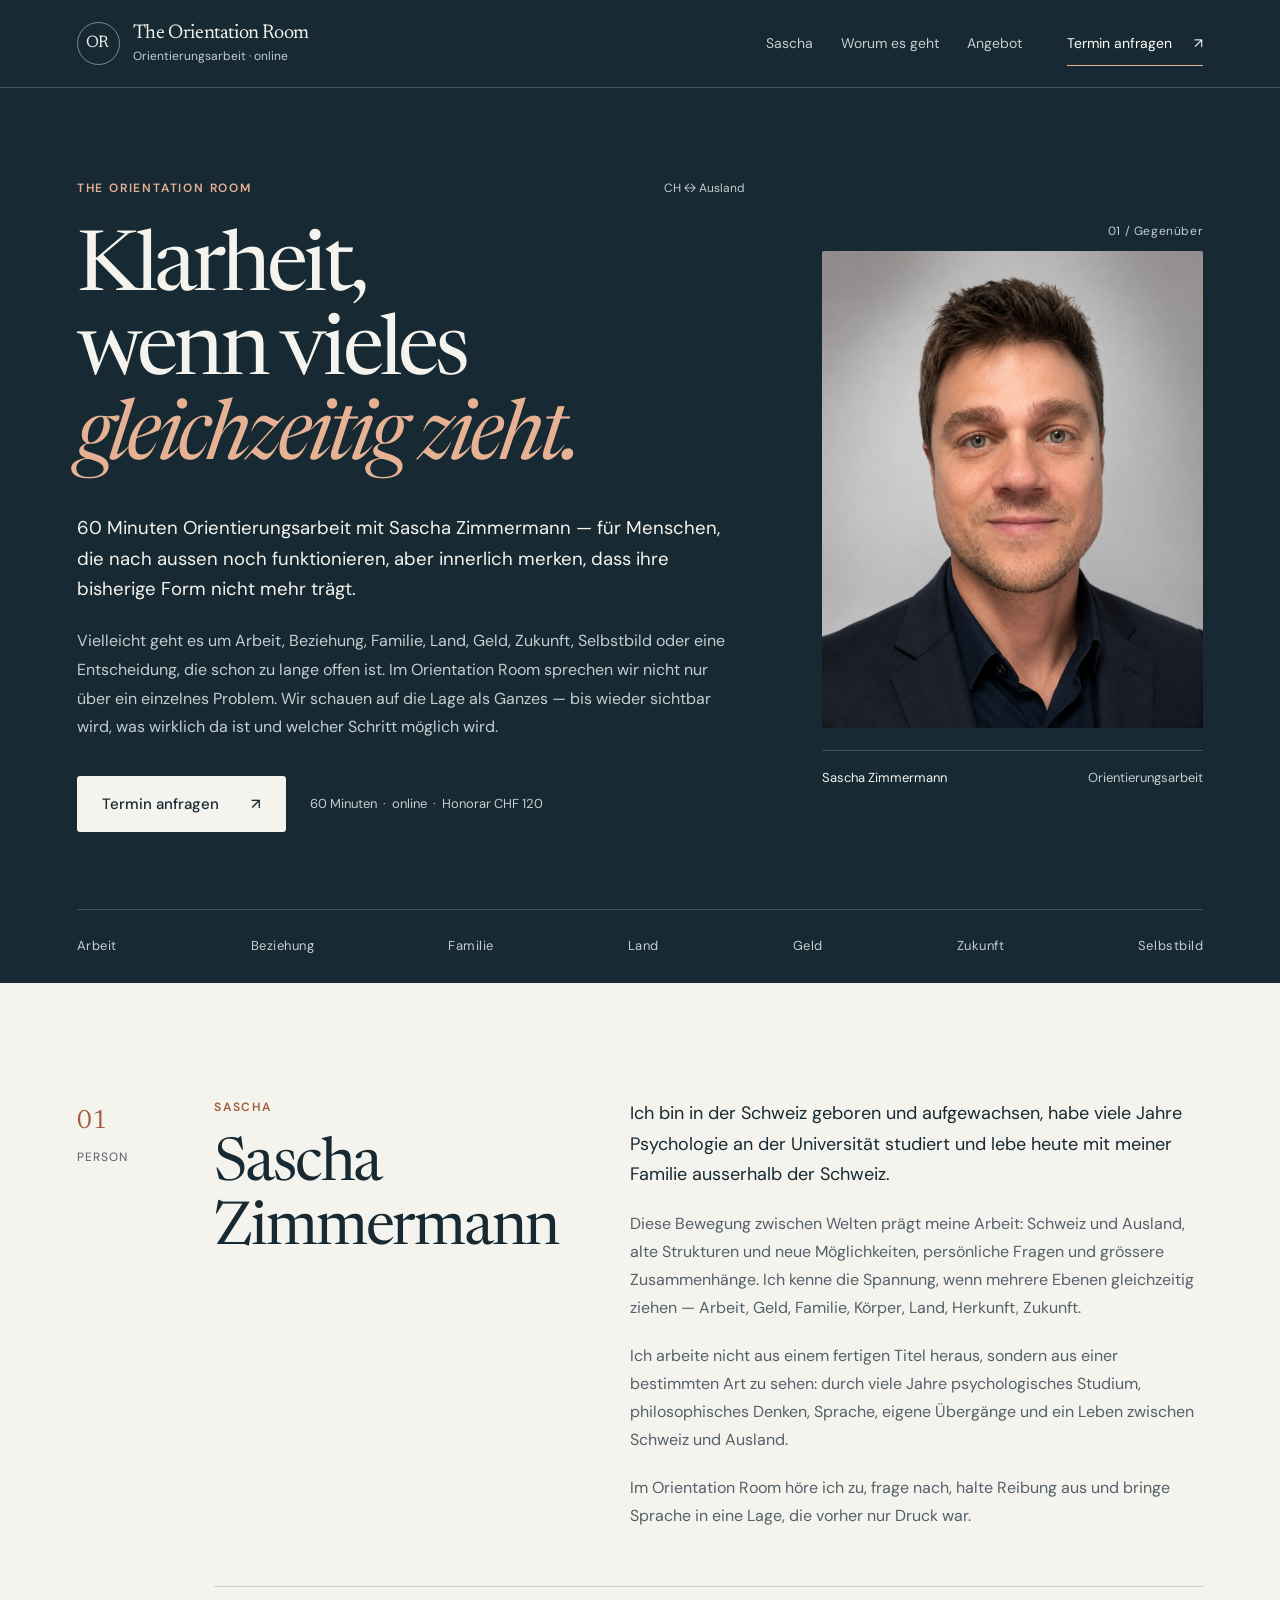
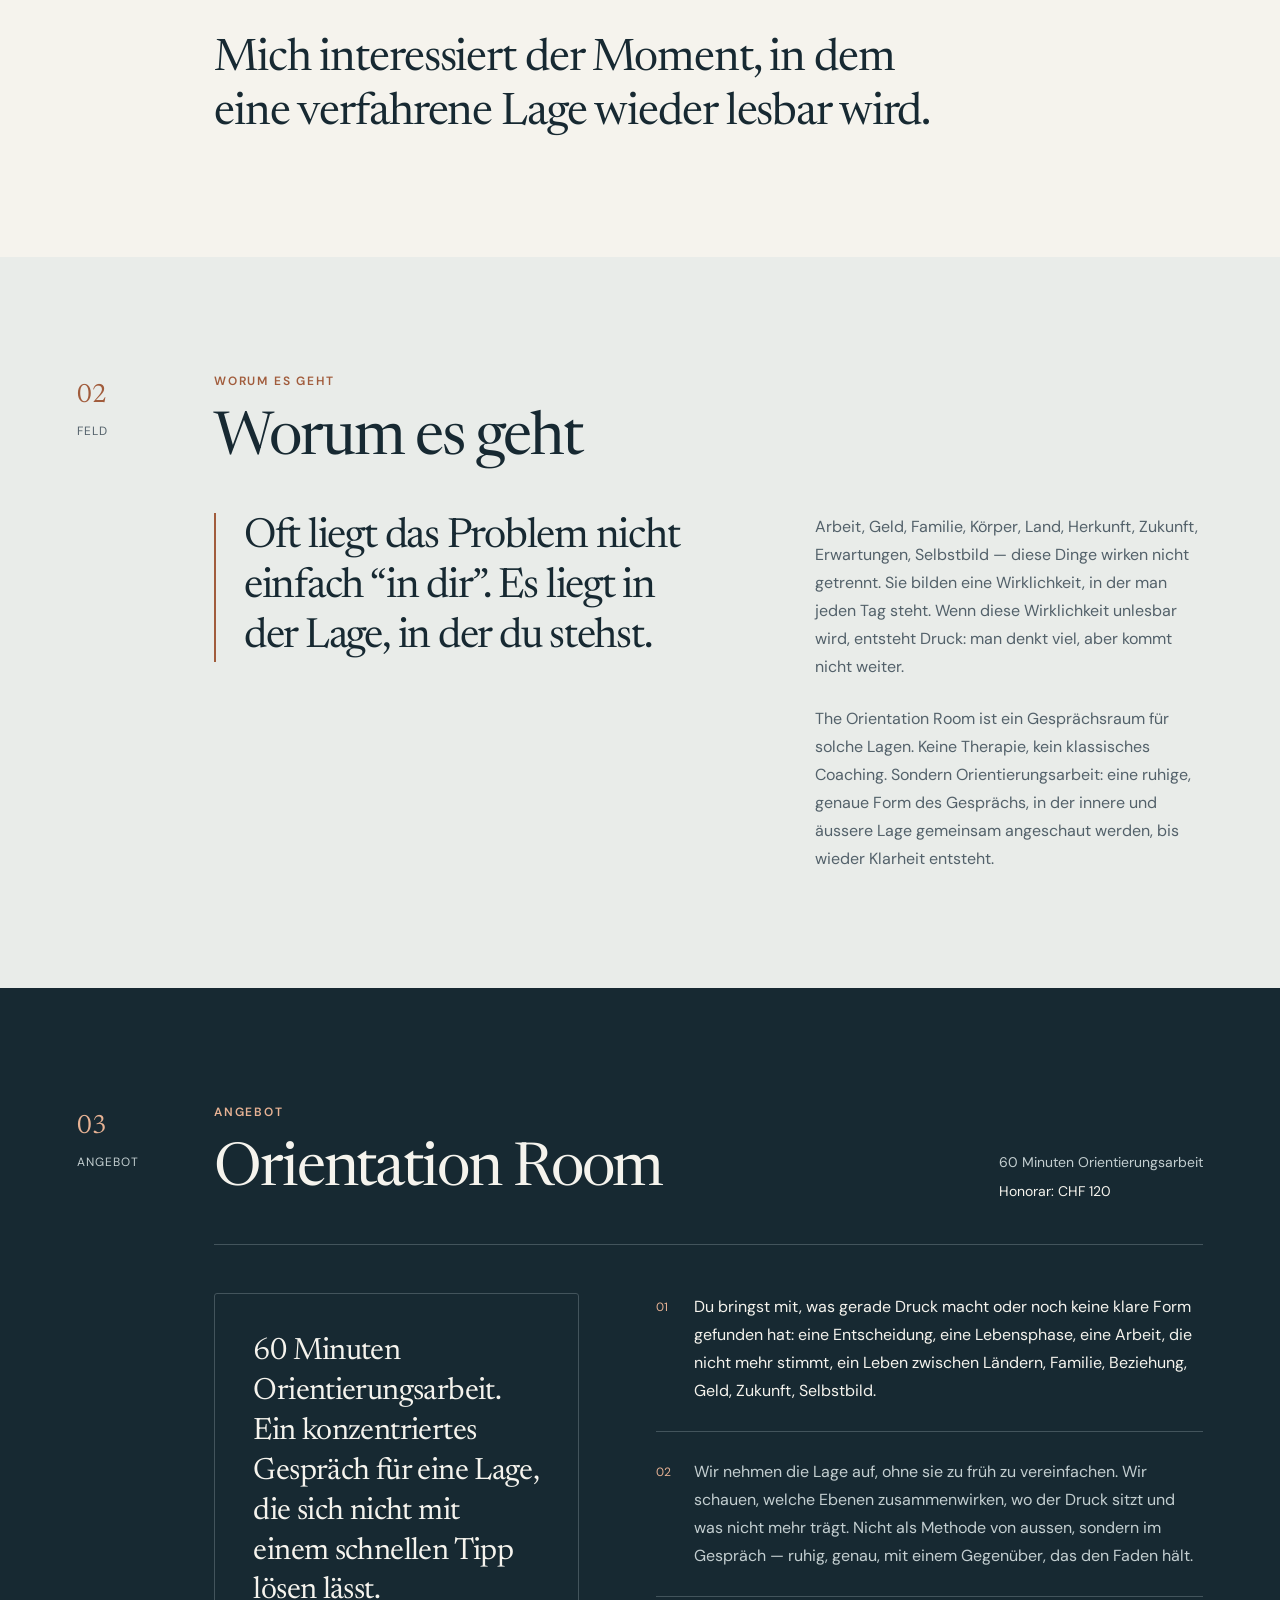
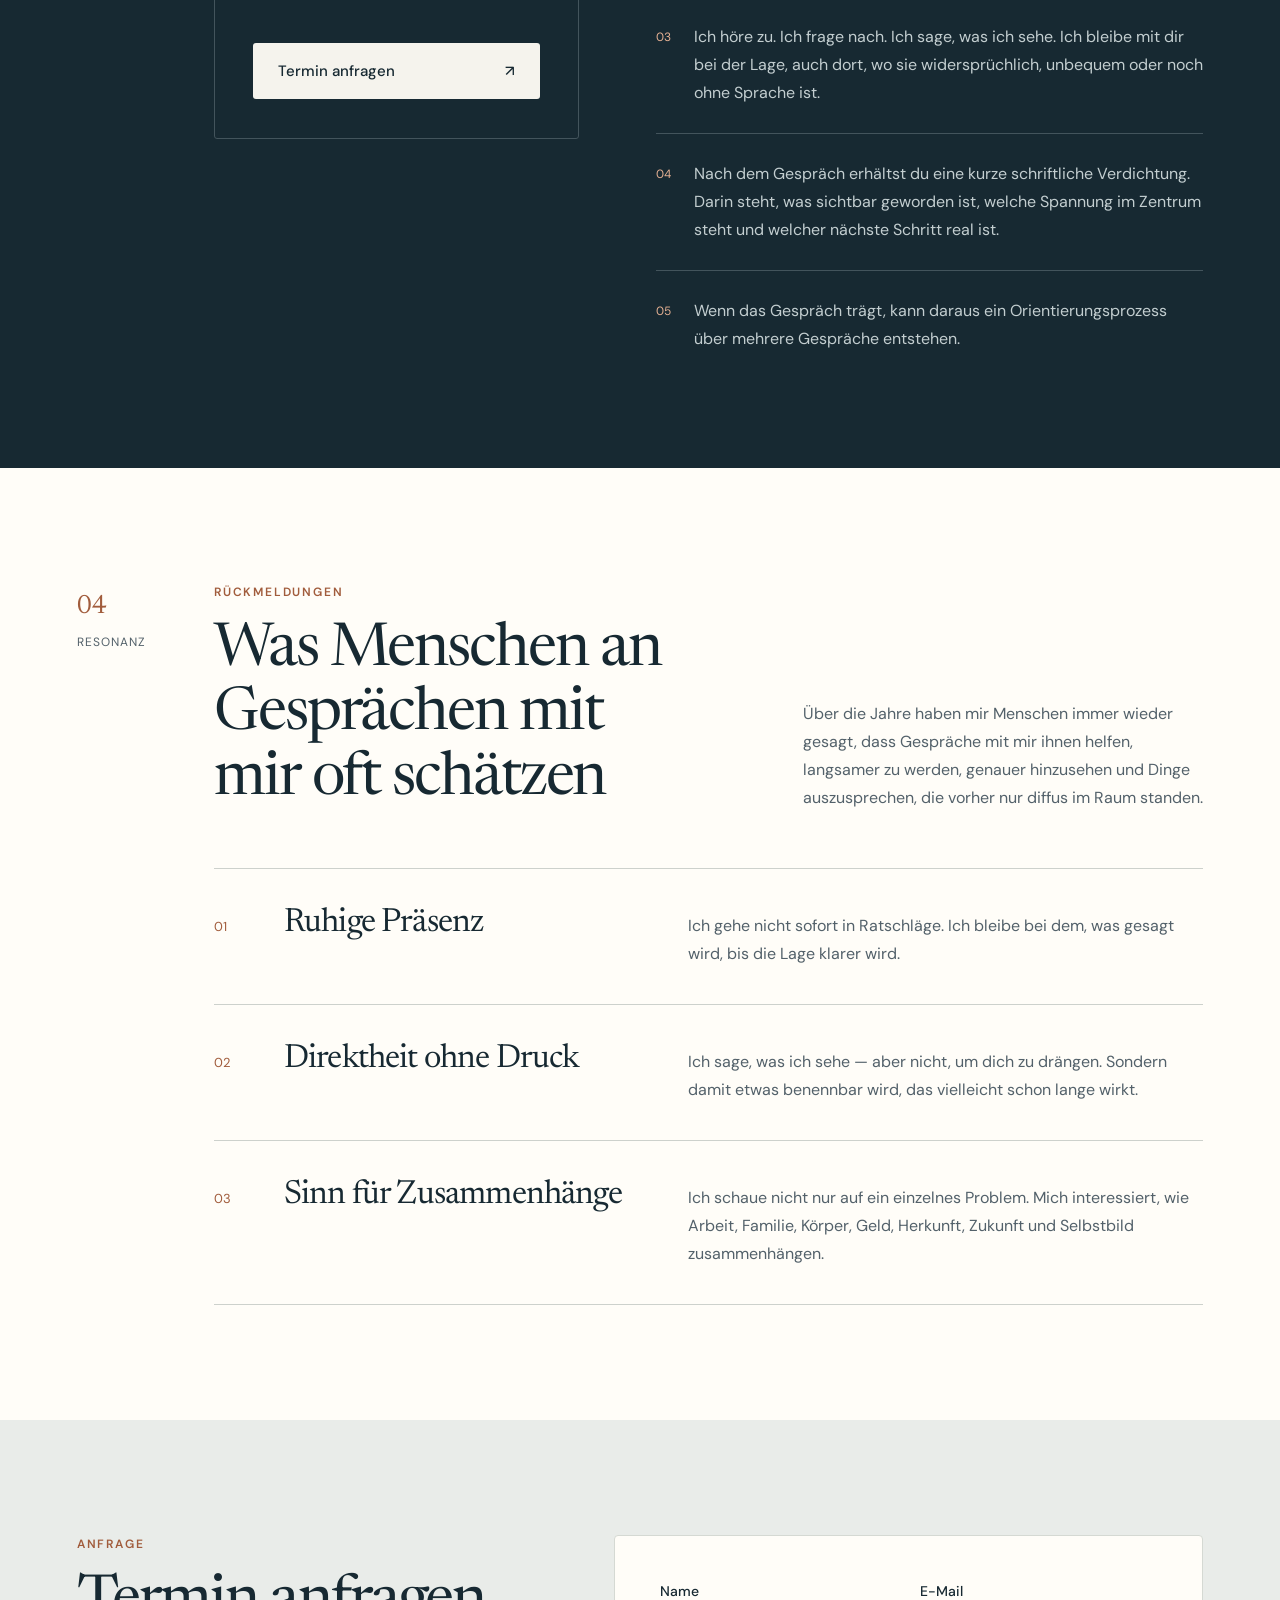
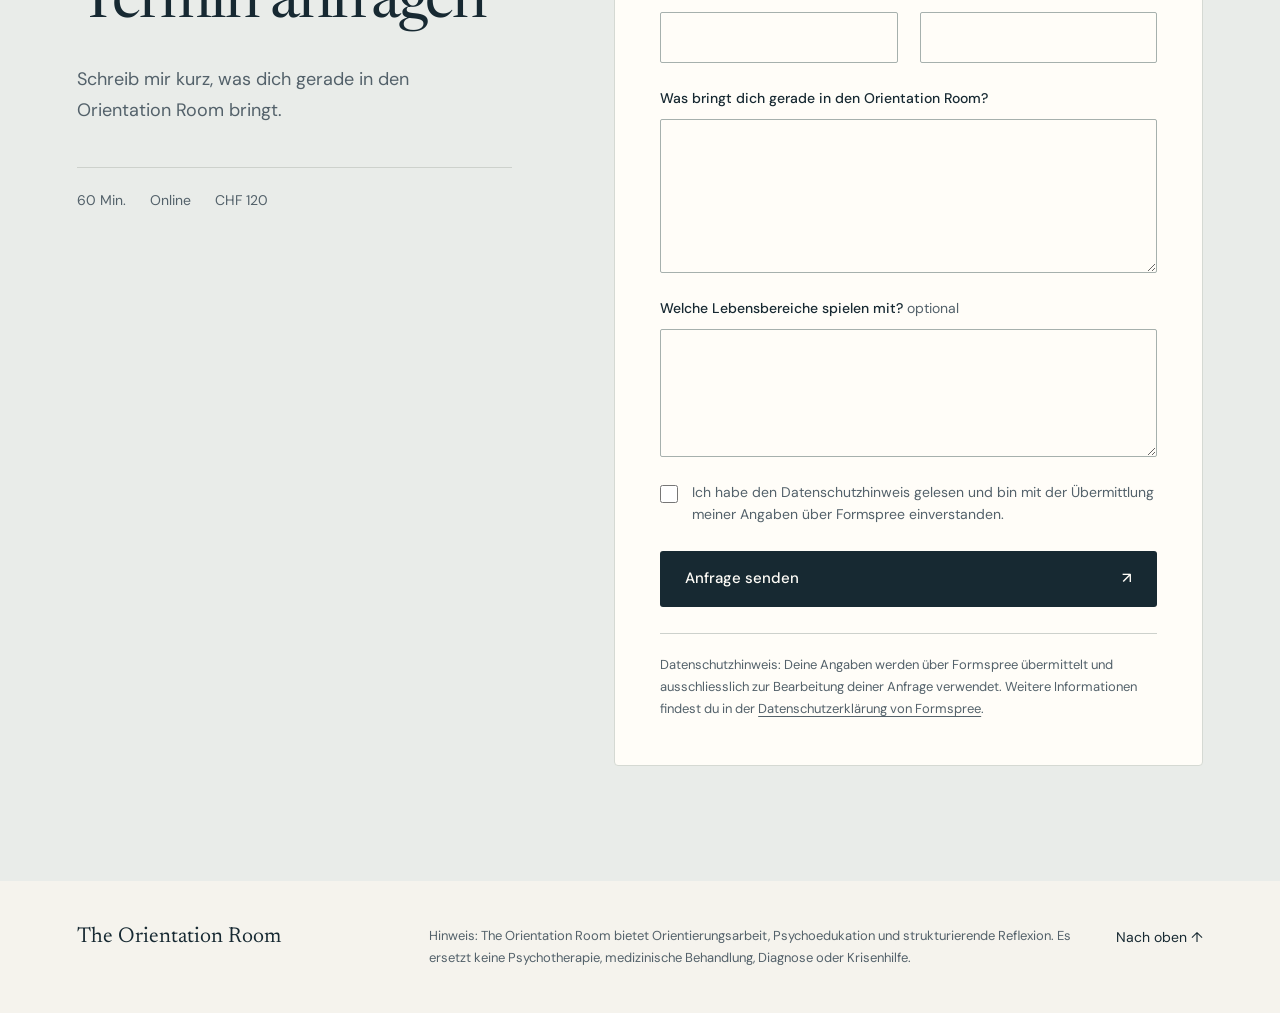
==== commit ff9030bc: "Complete Orientation Room frontend overhaul" ====
--- a/index.html
+++ b/index.html
@@ -12,7 +12,10 @@
   <link rel="canonical" href="https://plexistrg.github.io/the-orientation-room/" />
   <link rel="preconnect" href="https://fonts.googleapis.com">
   <link rel="preconnect" href="https://fonts.gstatic.com" crossorigin>
+  <meta name="theme-color" content="#172932" />
+  <link rel="icon" href="favicon.svg" type="image/svg+xml" />
   <link rel="stylesheet" href="styles.css" />
+  <script src="script.js" defer></script>
 </head>
 <body>
   <a class="skip-link" href="#main-content">Zum Inhalt springen</a>
@@ -25,7 +28,8 @@
         <span class="brand-subline">Orientierungsarbeit · online</span>
       </span>
     </a>
-    <nav class="nav" aria-label="Main Navigation">
+    <button class="menu-toggle" type="button" aria-expanded="false" aria-controls="site-navigation" aria-label="Navigation öffnen" hidden><span></span><span></span></button>
+    <nav id="site-navigation" class="nav" aria-label="Hauptnavigation">
       <a href="#sascha">Sascha</a>
       <a href="#room">Worum es geht</a>
       <a href="#offer">Angebot</a>
@@ -41,7 +45,7 @@
             <p class="eyebrow">The Orientation Room</p>
             <p class="hero-coordinate" aria-hidden="true">CH ↔ Ausland</p>
           </div>
-          <h1 id="hero-title">Klarheit, wenn vieles gleichzeitig zieht.</h1>
+          <h1 id="hero-title">Klarheit, wenn vieles <em>gleichzeitig zieht.</em></h1>
           <p class="lead">60 Minuten Orientierungsarbeit mit Sascha Zimmermann — für Menschen, die nach aussen noch funktionieren, aber innerlich merken, dass ihre bisherige Form nicht mehr trägt.</p>
           <p class="supporting-line">Vielleicht geht es um Arbeit, Beziehung, Familie, Land, Geld, Zukunft, Selbstbild oder eine Entscheidung, die schon zu lange offen ist. Im Orientation Room sprechen wir nicht nur über ein einzelnes Problem. Wir schauen auf die Lage als Ganzes — bis wieder sichtbar wird, was wirklich da ist und welcher Schritt möglich wird.</p>
           <div class="hero-decision">
@@ -51,9 +55,8 @@
         </div>
 
         <figure class="hero-portrait">
-          <div class="portrait-architecture" aria-hidden="true"></div>
           <div class="portrait-frame">
-            <img src="sascha-zimmermann.png" alt="Sascha Zimmermann" class="portrait-image" width="1122" height="1402" fetchpriority="high">
+            <img src="sascha-zimmermann.png" alt="Sascha Zimmermann" class="portrait-image" width="1122" height="1402" fetchpriority="high" decoding="async">
           </div>
           <figcaption>
             <span>Sascha Zimmermann</span>
@@ -93,9 +96,9 @@
             <div>
               <p>Ich arbeite nicht aus einem fertigen Titel heraus, sondern aus einer bestimmten Art zu sehen: durch viele Jahre psychologisches Studium, philosophisches Denken, Sprache, eigene Übergänge und ein Leben zwischen Schweiz und Ausland.</p>
               <p>Im Orientation Room höre ich zu, frage nach, halte Reibung aus und bringe Sprache in eine Lage, die vorher nur Druck war.</p>
-              <p class="founder-closing">Mich interessiert der Moment, in dem eine verfahrene Lage wieder lesbar wird.</p>
-            </div>
-          </div>
+            </div>
+          </div>
+          <p class="founder-closing">Mich interessiert der Moment, in dem eine verfahrene Lage wieder lesbar wird.</p>
         </div>
       </div>
     </section>
@@ -203,6 +206,7 @@
 
         <div class="form-panel">
           <form class="booking-form" action="https://formspree.io/f/mkoljwkv" method="POST">
+            <input type="hidden" name="_next" value="https://plexistrg.github.io/the-orientation-room/thank-you.html">
             <div class="form-row">
               <div class="field-group">
                 <label for="booking-name">Name</label>
@@ -216,7 +220,7 @@
 
             <div class="field-group">
               <label for="booking-message">Was bringt dich gerade in den Orientation Room?</label>
-              <textarea id="booking-message" name="message" rows="5" required></textarea>
+              <textarea id="booking-message" name="message" rows="5" aria-describedby="booking-privacy" required></textarea>
             </div>
 
             <div class="field-group">
@@ -230,8 +234,9 @@
             </label>
 
             <button class="button primary form-submit" type="submit">Anfrage senden <span aria-hidden="true">↗</span></button>
+            <p class="form-status" role="status" aria-live="polite" tabindex="-1" hidden></p>
           </form>
-          <p class="privacy-notice">Datenschutzhinweis: Deine Angaben werden über Formspree übermittelt und ausschliesslich zur Bearbeitung deiner Anfrage verwendet. Weitere Informationen findest du in der <a href="https://formspree.io/legal/privacy-policy/">Datenschutzerklärung von Formspree</a>.</p>
+          <p id="booking-privacy" class="privacy-notice">Datenschutzhinweis: Deine Angaben werden über Formspree übermittelt und ausschliesslich zur Bearbeitung deiner Anfrage verwendet. Weitere Informationen findest du in der <a href="https://formspree.io/legal/privacy-policy/">Datenschutzerklärung von Formspree</a>.</p>
         </div>
       </div>
     </section>
--- a/styles.css
+++ b/styles.css
@@ -1,611 +1,303 @@
-@import url('https://fonts.googleapis.com/css2?family=DM+Sans:wght@400;500;600&family=Newsreader:opsz,wght@6..72,400;6..72,500&display=swap');
-
+@import url('https://fonts.googleapis.com/css2?family=DM+Sans:wght@400;500;600;700&family=Newsreader:ital,opsz,wght@0,6..72,400;0,6..72,500;1,6..72,400&display=swap');
+
+/* One visual system: midnight ink, warm paper, copper and generous type. */
 :root {
-  --ink: #171b18;
-  --ink-soft: #38413c;
-  --forest: #20372f;
-  --forest-deep: #15261f;
-  --moss: #71806d;
-  --sage: #a7b1a0;
-  --paper: #f1ede4;
-  --paper-light: #faf7f0;
-  --sand: #d8cebf;
-  --clay: #a34b35;
-  --line: rgba(23, 27, 24, .19);
-  --line-light: rgba(250, 247, 240, .2);
-  --sans: "DM Sans", ui-sans-serif, system-ui, -apple-system, BlinkMacSystemFont, "Segoe UI", sans-serif;
-  --serif: "Newsreader", Georgia, serif;
-  --page-x: clamp(20px, 4.6vw, 76px);
-}
-
+  color-scheme: light;
+  --ink: #172932;
+  --ink-deep: #102129;
+  --ink-soft: #53616a;
+  --paper: #f5f3ed;
+  --white: #fffdf8;
+  --mist: #e9ece9;
+  --copper: #a15c3c;
+  --copper-light: #e7b294;
+  --line: #cdd1cc;
+  --line-dark: #43545c;
+  --light-muted: #c3ced0;
+  --sans: 'DM Sans', system-ui, -apple-system, BlinkMacSystemFont, 'Segoe UI', sans-serif;
+  --serif: 'Newsreader', Georgia, 'Times New Roman', serif;
+  --page-x: clamp(24px, 6vw, 96px);
+  --section-y: clamp(80px, 9vw, 144px);
+  --content-max: 1280px;
+  --header-height: 88px;
+}
 * { box-sizing: border-box; }
-
-html { scroll-behavior: smooth; }
-
-body {
-  margin: 0;
-  background: var(--paper);
-  color: var(--ink);
-  font-family: var(--sans);
-  font-size: 17px;
-  line-height: 1.62;
-  text-rendering: optimizeLegibility;
-  -webkit-font-smoothing: antialiased;
-}
-
-body::after {
-  content: "";
-  position: fixed;
-  inset: 0;
-  z-index: 100;
-  pointer-events: none;
-  opacity: .032;
-  background-image: url("data:image/svg+xml,%3Csvg viewBox='0 0 180 180' xmlns='http://www.w3.org/2000/svg'%3E%3Cfilter id='n'%3E%3CfeTurbulence type='fractalNoise' baseFrequency='.8' numOctaves='4' stitchTiles='stitch'/%3E%3C/filter%3E%3Crect width='100%25' height='100%25' filter='url(%23n)' opacity='.58'/%3E%3C/svg%3E");
-  mix-blend-mode: multiply;
-}
-
-a { color: inherit; text-decoration: none; }
-p { margin: 0; }
+html { scroll-behavior: smooth; scroll-padding-top: calc(var(--header-height) + 24px); }
+body { margin: 0; background: var(--paper); color: var(--ink); font-family: var(--sans); font-size: 1rem; line-height: 1.75; -webkit-font-smoothing: antialiased; }
+::selection { background: #e7b294; color: var(--ink-deep); }
+a { color: inherit; text-decoration: none; text-underline-offset: .22em; }
+p, figure { margin: 0; }
 img { display: block; max-width: 100%; }
 button, input, textarea { font: inherit; }
-
-.skip-link {
-  position: fixed;
-  top: 12px;
-  left: 12px;
-  z-index: 999;
-  padding: 10px 14px;
-  background: var(--paper-light);
-  color: var(--ink);
-  transform: translateY(-160%);
-  transition: transform .18s ease;
-}
-
+button, a, input, textarea { -webkit-tap-highlight-color: transparent; }
+button { touch-action: manipulation; }
+[hidden] { display: none !important; }
+:focus-visible { outline: 3px solid var(--copper); outline-offset: 5px; }
+.hero :focus-visible, .offer-section :focus-visible, .site-header :focus-visible { outline-color: var(--copper-light); }
+h1, h2, h3 { margin: 0; font-family: var(--serif); font-weight: 400; text-wrap: balance; }
+h1 { font-size: clamp(3.75rem, 6.5vw, 6.75rem); line-height: 1.02; letter-spacing: -.045em; }
+h1 em { color: var(--copper-light); font-weight: 400; }
+h2 { font-size: clamp(2.75rem, 4.7vw, 4.75rem); line-height: 1.07; letter-spacing: -.035em; }
+h3 { font-size: clamp(1.75rem, 2.6vw, 2.5rem); line-height: 1.15; letter-spacing: -.025em; }
+.skip-link { position: fixed; top: 12px; left: 12px; z-index: 100; background: var(--white); color: var(--ink); padding: 12px 20px; transform: translateY(-200%); }
 .skip-link:focus { transform: translateY(0); }
-
-:focus-visible {
-  outline: 2px solid var(--clay);
-  outline-offset: 4px;
-}
-
-.site-header {
-  position: sticky;
-  top: 0;
-  z-index: 30;
-  min-height: 80px;
-  padding: 0 var(--page-x);
-  display: grid;
-  grid-template-columns: 1fr auto 1fr;
-  align-items: center;
-  gap: clamp(20px, 3vw, 52px);
-  border-bottom: 1px solid var(--line);
-  background: rgba(241, 237, 228, .91);
-  backdrop-filter: blur(18px);
-}
-
-.brand {
-  display: inline-flex;
-  align-items: center;
-  gap: 13px;
-  width: fit-content;
-}
-
-.brand-mark {
-  width: 38px;
-  height: 38px;
-  display: grid;
-  place-items: center;
-  border: 1px solid var(--ink);
-  font-family: var(--serif);
-  font-size: .83rem;
-  letter-spacing: -.035em;
-}
-
-.brand-copy { display: flex; flex-direction: column; }
-.brand-text { font-family: var(--serif); font-size: 1.05rem; font-weight: 500; letter-spacing: -.015em; line-height: 1.1; }
-.brand-subline { margin-top: 4px; color: rgba(23, 27, 24, .55); font-size: .55rem; font-weight: 600; letter-spacing: .14em; line-height: 1; text-transform: uppercase; }
-
-.nav {
-  display: flex;
-  align-items: center;
-  gap: clamp(22px, 2.8vw, 46px);
-  color: rgba(23, 27, 24, .67);
-  font-size: .76rem;
-  font-weight: 600;
-}
-
-.nav a { position: relative; }
-.nav a::after {
-  content: "";
-  position: absolute;
-  left: 0;
-  bottom: -7px;
-  width: 0;
-  height: 1px;
-  background: var(--ink);
-  transition: width .2s ease;
-}
-.nav a:hover { color: var(--ink); }
-.nav a:hover::after { width: 100%; }
-
-.nav-cta {
-  justify-self: end;
-  min-height: 43px;
-  padding: 0 16px;
-  display: inline-flex;
-  align-items: center;
-  justify-content: space-between;
-  gap: 22px;
-  border: 1px solid var(--ink);
-  font-size: .73rem;
-  font-weight: 600;
-  transition: background .18s ease, color .18s ease;
-}
-.nav-cta:hover { background: var(--ink); color: var(--paper-light); }
-.nav-cta span, .button span { transition: transform .18s ease; }
-.nav-cta:hover span, .button:hover span { transform: translate(4px, -4px); }
-
-.hero {
-  min-height: calc(100svh - 80px);
-  padding: clamp(54px, 7vh, 88px) var(--page-x) 0;
-  display: flex;
-  flex-direction: column;
-  overflow: hidden;
-  position: relative;
-}
-
-.hero::before {
-  content: "";
-  position: absolute;
-  top: 24%;
-  left: 52%;
-  width: 1px;
-  height: 52%;
-  background: var(--line);
-  pointer-events: none;
-}
-
-.hero-grid {
-  flex: 1;
-  width: min(100%, 1480px);
-  margin: 0 auto;
-  display: grid;
-  grid-template-columns: minmax(0, 1.22fr) minmax(330px, .78fr);
-  gap: clamp(52px, 7vw, 118px);
-  align-items: center;
-}
-
-.hero-content {
-  max-width: 850px;
-  padding-bottom: 50px;
-  animation: rise-in .65s cubic-bezier(.22, 1, .36, 1) both;
-}
-
-.hero-topline {
-  display: flex;
-  align-items: center;
-  justify-content: space-between;
-  max-width: 720px;
-  margin-bottom: 25px;
-  padding-bottom: 12px;
-  border-bottom: 1px solid var(--line);
-}
-
-.eyebrow {
-  color: var(--clay);
-  font-size: .65rem;
-  font-weight: 600;
-  letter-spacing: .17em;
-  line-height: 1.2;
-  text-transform: uppercase;
-}
-.eyebrow.light { color: #c7d1c3; }
-.hero-coordinate { color: rgba(23, 27, 24, .5); font-size: .62rem; font-weight: 500; letter-spacing: .12em; text-transform: uppercase; }
-
-h1, h2, h3, .footer-brand { font-family: var(--serif); }
-h1, h2, h3 { margin: 0; font-weight: 400; text-wrap: balance; }
-
-h1 {
-  max-width: 840px;
-  font-size: clamp(4rem, 6.6vw, 7rem);
-  letter-spacing: -.055em;
-  line-height: .88;
-}
-
-h2 {
-  font-size: clamp(3rem, 5.2vw, 5.8rem);
-  letter-spacing: -.052em;
-  line-height: .94;
-}
-
-h3 {
-  font-size: clamp(1.55rem, 2.1vw, 2.15rem);
-  letter-spacing: -.035em;
-  line-height: 1.04;
-}
-
-.lead {
-  max-width: 730px;
-  margin-top: 30px;
-  color: var(--ink);
-  font-size: clamp(1.05rem, 1.32vw, 1.24rem);
-  line-height: 1.58;
-}
-
-.supporting-line {
-  max-width: 720px;
-  margin-top: 18px;
-  color: rgba(23, 27, 24, .67);
-  font-size: .96rem;
-  line-height: 1.7;
-}
-
-.hero-decision {
-  margin-top: 30px;
-  display: flex;
-  align-items: center;
-  gap: 23px;
-  flex-wrap: wrap;
-}
-
-.button {
-  min-height: 58px;
-  padding: 0 22px;
-  display: inline-flex;
-  align-items: center;
-  justify-content: space-between;
-  gap: 42px;
-  border: 1px solid currentColor;
-  border-radius: 0;
-  font-size: .79rem;
-  font-weight: 600;
-  line-height: 1.2;
-  cursor: pointer;
-  transition: background .18s ease, color .18s ease, transform .18s ease;
-}
-.button:hover { transform: translateY(-2px); }
-.button.primary { min-width: 224px; border-color: var(--forest); background: var(--forest); color: var(--paper-light); }
-.button.primary:hover { background: var(--forest-deep); }
-
-.hero-offer-line { color: rgba(23, 27, 24, .58); font-size: .71rem; font-weight: 600; letter-spacing: .035em; }
-.hero-offer-line span { margin: 0 6px; color: var(--clay); }
-
-.hero-portrait {
-  width: min(100%, 520px);
-  margin: 0 0 0 auto;
-  padding: 38px 0 58px 38px;
-  position: relative;
-  animation: portrait-in .85s cubic-bezier(.22, 1, .36, 1) both;
-}
-
-.portrait-architecture {
-  position: absolute;
-  inset: 0 0 0 22%;
-  background: var(--sand);
-  clip-path: polygon(0 0, 100% 0, 100% 100%, 24% 100%, 24% 28%);
-}
-.portrait-architecture::before {
-  content: "";
-  position: absolute;
-  inset: 21% 19% 0 0;
-  background: var(--forest);
-  clip-path: polygon(0 20%, 100% 0, 100% 100%, 0 100%);
-}
-.portrait-architecture::after {
-  content: "";
-  position: absolute;
-  right: 0;
-  bottom: 0;
-  width: 30%;
-  height: 80%;
-  background: var(--paper-light);
-}
-
-.portrait-frame {
-  position: relative;
-  z-index: 2;
-  overflow: hidden;
-  aspect-ratio: 4 / 5;
-  background: #c9c8c5;
-  box-shadow: 0 28px 65px rgba(21, 38, 31, .19);
-}
-
-.portrait-image {
-  width: 100%;
-  height: 100%;
-  object-fit: cover;
-  object-position: center center;
-  filter: saturate(.86) contrast(.98);
-}
-
-.hero-portrait figcaption {
-  position: relative;
-  z-index: 3;
-  padding-top: 14px;
-  display: flex;
-  justify-content: space-between;
-  gap: 20px;
-  border-top: 1px solid var(--line);
-  color: rgba(23, 27, 24, .64);
-  font-size: .62rem;
-  font-weight: 600;
-  letter-spacing: .1em;
-  text-transform: uppercase;
-}
-.hero-portrait figcaption span:first-child { color: var(--ink); }
-.portrait-index {
-  position: absolute;
-  z-index: 4;
-  left: 7px;
-  top: 112px;
-  writing-mode: vertical-rl;
-  transform: rotate(180deg);
-  color: rgba(23, 27, 24, .52);
-  font-size: .58rem;
-  font-weight: 600;
-  letter-spacing: .13em;
-  text-transform: uppercase;
-}
-
-.field-strip {
-  min-height: 70px;
-  margin: 0 calc(-1 * var(--page-x));
-  padding: 0 var(--page-x);
-  border-top: 1px solid var(--line);
-  display: grid;
-  grid-template-columns: repeat(7, 1fr);
-  align-items: center;
-  color: rgba(23, 27, 24, .58);
-  font-size: .65rem;
-  font-weight: 600;
-  letter-spacing: .11em;
-  text-align: center;
-  text-transform: uppercase;
-}
-.field-strip span:not(:last-child) { border-right: 1px solid var(--line); }
-
-.section { padding: clamp(94px, 11vw, 170px) var(--page-x); }
-.section-shell {
-  width: min(100%, 1480px);
-  margin: 0 auto;
-  display: grid;
-  grid-template-columns: 92px minmax(0, 1fr);
-  gap: clamp(34px, 5vw, 88px);
-}
-
-.section-rail {
-  display: flex;
-  flex-direction: column;
-  gap: 8px;
-  padding-top: 4px;
-  color: rgba(23, 27, 24, .49);
-  font-size: .59rem;
-  font-weight: 600;
-  letter-spacing: .14em;
-  text-transform: uppercase;
-}
-.section-rail span:first-child { color: var(--clay); }
-.section-rail-light { color: rgba(250, 247, 240, .45); }
-.section-rail-light span:first-child { color: #c7d1c3; }
-
-.founder-section { background: var(--forest-deep); color: var(--paper-light); }
-.founder-content { display: grid; grid-template-columns: minmax(260px, .72fr) minmax(0, 1.28fr); gap: clamp(54px, 8vw, 130px); align-items: start; }
-.founder-heading { position: sticky; top: 130px; }
-.founder-heading h2 { max-width: 520px; margin-top: 17px; }
-.founder-copy { display: grid; grid-template-columns: repeat(2, minmax(0, 1fr)); gap: clamp(32px, 4.5vw, 72px); }
-.founder-copy p { margin-bottom: 1.35rem; color: rgba(250, 247, 240, .72); font-size: .98rem; line-height: 1.75; }
-.founder-copy p:first-child { color: var(--paper-light); font-size: 1.08rem; }
-.founder-closing {
-  margin-top: 42px;
-  padding: 25px 0 0 24px;
-  border-top: 1px solid var(--line-light);
-  border-left: 3px solid var(--sage);
-  color: var(--paper-light) !important;
-  font-family: var(--serif);
-  font-size: clamp(1.55rem, 2.5vw, 2.45rem) !important;
-  letter-spacing: -.025em;
-  line-height: 1.2 !important;
-}
-
-.room-section { background: var(--paper-light); }
-.room-content { max-width: 1100px; }
-.room-content > h2 { margin-top: 18px; }
-.room-statement {
-  max-width: 970px;
-  margin-top: 52px;
-  padding-left: clamp(24px, 4vw, 64px);
-  border-left: 4px solid var(--clay);
-  font-family: var(--serif);
-  font-size: clamp(2.25rem, 4.3vw, 4.7rem);
-  letter-spacing: -.045em;
-  line-height: 1;
-}
-.room-body {
-  max-width: 930px;
-  margin: 68px 0 0 auto;
-  display: grid;
-  grid-template-columns: repeat(2, minmax(0, 1fr));
-  gap: clamp(35px, 5vw, 76px);
-  border-top: 1px solid var(--line);
-}
-.room-body p { padding-top: 25px; color: var(--ink-soft); line-height: 1.78; }
-
-.offer-section { background: var(--forest); color: var(--paper-light); }
-.offer-title-row {
-  padding-bottom: 36px;
-  display: grid;
-  grid-template-columns: 1fr auto;
-  gap: 40px;
-  align-items: end;
-  border-bottom: 1px solid var(--line-light);
-}
-.offer-title-row h2 { margin-top: 17px; }
-.offer-meta { padding-bottom: 9px; text-align: right; }
-.offer-meta p { color: rgba(250, 247, 240, .7); font-size: .74rem; font-weight: 600; letter-spacing: .05em; }
-.offer-meta p + p { margin-top: 3px; color: var(--paper-light); }
-
-.offer-layout { display: grid; grid-template-columns: minmax(260px, .7fr) minmax(0, 1.3fr); gap: clamp(55px, 9vw, 145px); padding-top: 58px; }
-.offer-summary { position: sticky; top: 130px; align-self: start; }
-.offer-summary p { color: var(--paper-light); font-family: var(--serif); font-size: clamp(1.65rem, 2.8vw, 2.7rem); letter-spacing: -.035em; line-height: 1.18; }
-.light-button { width: fit-content; margin-top: 34px; color: var(--paper-light); }
-.light-button:hover { background: var(--paper-light); color: var(--forest); }
-.offer-prose { max-width: 720px; }
-.offer-prose p { padding: 0 0 25px 27px; border-left: 1px solid var(--line-light); color: rgba(250, 247, 240, .72); line-height: 1.78; }
-.offer-prose p + p { padding-top: 25px; border-top: 1px solid var(--line-light); }
-
-.trust-section { background: var(--sand); }
-.trust-heading { display: grid; grid-template-columns: minmax(0, 1.2fr) minmax(300px, .8fr); gap: clamp(50px, 8vw, 120px); align-items: end; }
-.trust-heading h2 { max-width: 760px; margin-top: 17px; }
-.trust-intro { max-width: 520px; padding-bottom: 8px; color: rgba(23, 27, 24, .67); line-height: 1.72; }
-.trust-cards { margin-top: 74px; display: grid; grid-template-columns: repeat(3, minmax(0, 1fr)); border-top: 1px solid var(--line); border-bottom: 1px solid var(--line); }
-.trust-card { min-height: 300px; padding: 26px clamp(22px, 2.6vw, 42px) 32px; display: flex; flex-direction: column; }
-.trust-card:not(:first-child) { border-left: 1px solid var(--line); }
-.card-index { color: var(--clay); font-size: .61rem; font-weight: 600; letter-spacing: .12em; }
-.trust-card h3 { margin-top: auto; }
-.trust-card p { margin-top: 17px; color: rgba(23, 27, 24, .65); font-size: .91rem; line-height: 1.7; }
-
-.booking-section { padding-top: clamp(86px, 10vw, 150px); padding-bottom: clamp(86px, 10vw, 150px); background: var(--ink); color: var(--paper-light); }
-.booking-shell { width: min(100%, 1320px); margin: 0 auto; display: grid; grid-template-columns: minmax(290px, .72fr) minmax(0, 1.28fr); gap: clamp(52px, 9vw, 140px); align-items: start; }
-.booking-intro { position: sticky; top: 130px; }
-.booking-intro h2 { max-width: 570px; margin-top: 17px; }
-.booking-intro > p:not(.eyebrow) { max-width: 460px; margin-top: 28px; color: rgba(250, 247, 240, .67); font-size: 1.02rem; }
-.booking-marker { margin-top: 48px; padding-top: 22px; display: flex; gap: 20px; border-top: 1px solid var(--line-light); color: rgba(250, 247, 240, .54); font-size: .64rem; font-weight: 600; letter-spacing: .1em; text-transform: uppercase; }
-.booking-marker span:not(:last-child)::after { content: "·"; margin-left: 20px; color: var(--sage); }
-
-.form-panel { padding: clamp(25px, 4vw, 55px); background: var(--paper-light); color: var(--ink); box-shadow: 0 30px 90px rgba(0, 0, 0, .18); }
-.booking-form { display: flex; flex-direction: column; gap: 21px; }
-.form-row { display: grid; grid-template-columns: repeat(2, minmax(0, 1fr)); gap: 20px; }
-.field-group { display: flex; flex-direction: column; }
-.booking-form label { margin-bottom: 8px; color: var(--ink); font-size: .72rem; font-weight: 600; letter-spacing: .025em; }
-.booking-form label span { color: rgba(23, 27, 24, .48); font-weight: 500; }
-.booking-form input,
-.booking-form textarea {
-  width: 100%;
-  min-height: 50px;
-  padding: 12px 13px;
-  border: 0;
-  border-bottom: 1px solid rgba(23, 27, 24, .3);
-  border-radius: 0;
-  background: rgba(216, 206, 191, .17);
-  color: var(--ink);
-  line-height: 1.45;
-  transition: border-color .18s ease, background .18s ease;
-}
-.booking-form textarea { resize: vertical; }
-.booking-form input:hover,
-.booking-form textarea:hover { background: rgba(216, 206, 191, .28); }
-.booking-form input:focus,
-.booking-form textarea:focus { outline: 0; border-color: var(--clay); background: rgba(216, 206, 191, .32); }
-.consent-check { display: grid !important; grid-template-columns: 18px 1fr; gap: 10px; align-items: start; color: rgba(23, 27, 24, .62) !important; font-size: .69rem !important; font-weight: 500 !important; line-height: 1.48; cursor: pointer; }
-.consent-check input { width: 16px; min-height: 16px; margin: 2px 0 0; accent-color: var(--forest); }
-.form-submit { width: 100%; margin-top: 4px; }
-.privacy-notice { margin-top: 18px; color: rgba(23, 27, 24, .48); font-size: .65rem; line-height: 1.5; }
-.privacy-notice a { text-decoration: underline; text-underline-offset: 3px; }
-
-.footer { padding: 30px var(--page-x); border-top: 1px solid var(--line); background: var(--paper); }
-.footer-inner { width: min(100%, 1480px); margin: 0 auto; display: grid; grid-template-columns: minmax(190px, .45fr) minmax(0, 1.25fr) auto; gap: 42px; align-items: start; }
-.footer-brand { font-size: 1rem; }
-.legal-note { max-width: 850px; color: rgba(23, 27, 24, .55); font-size: .68rem; line-height: 1.55; }
-.footer-top { color: rgba(23, 27, 24, .63); font-size: .68rem; font-weight: 600; white-space: nowrap; }
-
-.page-hero { min-height: 100svh; padding: 80px var(--page-x); display: grid; place-items: center; background: var(--paper); }
-.page-hero .container { width: min(100%, 900px); }
-.page-hero h1 { margin-top: 18px; }
-.page-hero .lead { max-width: 600px; }
-.page-hero .hero-actions { margin-top: 30px; }
-
-@keyframes rise-in {
-  from { opacity: 0; transform: translateY(14px); }
-  to { opacity: 1; transform: translateY(0); }
-}
-
-@keyframes portrait-in {
-  from { opacity: 0; transform: translateX(14px); }
-  to { opacity: 1; transform: translateX(0); }
-}
-
-@media (max-width: 1120px) {
-  .site-header { grid-template-columns: 1fr auto; }
-  .nav { display: none; }
-  .hero-grid { grid-template-columns: minmax(0, 1.08fr) minmax(290px, .72fr); gap: 44px; }
-  h1 { font-size: clamp(3.6rem, 7vw, 5.7rem); }
-  .founder-content { grid-template-columns: 1fr; }
-  .founder-heading { position: static; }
-  .founder-copy { max-width: 920px; }
-  .trust-heading { grid-template-columns: 1fr; }
-  .trust-intro { max-width: 720px; }
-}
-
-@media (max-width: 860px) {
-  .site-header { min-height: 72px; }
-  .brand-mark { width: 34px; height: 34px; }
+.eyebrow { color: var(--copper); font-size: .75rem; font-weight: 600; letter-spacing: .15em; line-height: 1.5; text-transform: uppercase; }
+.eyebrow.light { color: inherit; }
+
+/* The persistent navigation becomes an in-flow disclosure on small screens. */
+.site-header { position: sticky; top: 0; z-index: 30; min-height: var(--header-height); display: grid; grid-template-columns: 1fr auto auto; gap: clamp(24px, 3.5vw, 56px); align-items: center; padding: 16px var(--page-x); background: var(--ink); color: var(--paper); border-bottom: 1px solid var(--line-dark); }
+.brand { display: inline-flex; align-items: center; gap: 13px; width: fit-content; }
+.brand-mark, .utility-mark { flex-shrink: 0; display: grid; place-items: center; width: 43px; height: 43px; border: 1px solid #7b8b90; border-radius: 50%; font-family: var(--serif); font-size: 1.05rem; line-height: 1; letter-spacing: -.07em; padding-right: 2px; }
+.brand-copy { display: grid; gap: 3px; }
+.brand-text { font-family: var(--serif); font-size: 1.25rem; line-height: 1.15; letter-spacing: -.02em; }
+.brand-subline { font-size: .75rem; color: var(--light-muted); line-height: 1.4; }
+.nav { display: flex; align-items: center; gap: clamp(20px, 2.2vw, 34px); }
+.nav a { position: relative; display: inline-flex; align-items: center; min-height: 44px; color: var(--light-muted); font-size: .875rem; white-space: nowrap; transition: color .2s; }
+.nav a::after { content: ''; height: 1px; position: absolute; bottom: 4px; left: 0; right: 0; background: var(--copper-light); transform: scaleX(0); transform-origin: left; transition: transform .2s; }
+.nav a:hover, .nav a[aria-current] { color: var(--white); }
+.nav a:hover::after, .nav a[aria-current]::after { transform: scaleX(1); }
+.nav-cta { display: inline-flex; justify-content: space-between; align-items: center; gap: 22px; min-height: 44px; border-bottom: 1px solid var(--copper-light); color: var(--white); font-size: .875rem; }
+.nav-cta span, .button span { display: inline-block; transition: transform .2s; }
+.nav-cta:hover span, .button:hover span { transform: translate(3px, -3px); }
+.menu-toggle { display: none; }
+
+/* A spacious, human first impression with the portrait kept unaltered. */
+.hero { padding: clamp(60px, 7vw, 112px) var(--page-x) 0; background: var(--ink); color: var(--paper); }
+.hero-grid { display: grid; grid-template-columns: minmax(0, 1.4fr) minmax(0, .8fr); gap: clamp(40px, 6vw, 96px); max-width: var(--content-max); margin: 0 auto; align-items: center; }
+.hero-topline { display: flex; align-items: baseline; justify-content: space-between; gap: 20px; margin-bottom: 30px; }
+.hero-topline .eyebrow { color: var(--copper-light); }
+.hero-coordinate { color: var(--light-muted); font-size: .75rem; white-space: nowrap; }
+.hero h1 { max-width: 790px; }
+.lead { font-size: clamp(1.125rem, 1.45vw, 1.3rem); line-height: 1.65; margin-top: 30px; max-width: 650px; }
+.supporting-line { margin-top: 22px; color: var(--light-muted); line-height: 1.8; font-size: 1rem; max-width: 650px; }
+.hero-decision { display: flex; flex-wrap: wrap; align-items: center; gap: 18px 24px; margin-top: 34px; }
+.button { display: inline-flex; align-items: center; justify-content: space-between; gap: 32px; min-height: 56px; padding: 15px 24px; border: 1px solid transparent; border-radius: 3px; font-size: .9375rem; font-weight: 500; line-height: 1.4; text-align: left; cursor: pointer; transition: background .2s, border-color .2s, box-shadow .2s; }
+.button.primary { background: var(--ink); color: var(--white); }
+.button.primary:hover { background: #294450; box-shadow: 0 4px 18px #10212918; }
+.hero .button.primary, .light-button { background: var(--paper); color: var(--ink); }
+.hero .button.primary:hover, .light-button:hover { background: var(--copper-light); }
+.hero-offer-line { color: var(--light-muted); font-size: .8125rem; }
+.hero-offer-line span { color: var(--copper-light); padding: 0 3px; }
+.hero-portrait { position: relative; width: 100%; max-width: 420px; margin-left: auto; padding-top: 30px; }
+.portrait-frame { overflow: hidden; aspect-ratio: 4 / 5; border-radius: 2px; background: #c9c8c5; }
+.portrait-image { width: 100%; height: 100%; object-fit: cover; }
+.hero-portrait figcaption { display: flex; flex-wrap: wrap; justify-content: space-between; gap: 4px 16px; border-top: 1px solid var(--line-dark); margin-top: 22px; padding-top: 16px; font-size: .8125rem; color: var(--light-muted); }
+.hero-portrait figcaption span:first-child { color: var(--paper); }
+.portrait-index { position: absolute; top: 0; right: 0; font-size: .75rem; color: var(--light-muted); letter-spacing: .05em; }
+.field-strip { max-width: var(--content-max); margin: clamp(54px, 6vw, 96px) auto 0; display: flex; flex-wrap: wrap; align-items: center; justify-content: space-between; gap: 16px 24px; padding: 25px 0; border-top: 1px solid var(--line-dark); color: var(--light-muted); font-size: .8125rem; letter-spacing: .04em; }
+
+/* Editorial rhythm. Rails identify chapters; typography supplies the emphasis. */
+.section { padding: var(--section-y) var(--page-x); }
+.section-shell { display: grid; grid-template-columns: 86px minmax(0, 1fr); gap: clamp(28px, 4vw, 64px); width: min(100%, var(--content-max)); margin: 0 auto; }
+.section-rail { display: flex; flex-direction: column; gap: 8px; font-size: .75rem; line-height: 1.4; color: var(--ink-soft); padding-top: 6px; }
+.section-rail span:first-child { font-family: var(--serif); font-size: 1.65rem; color: var(--copper); }
+.section-rail span:last-child { letter-spacing: .08em; text-transform: uppercase; }
+.founder-section { background: var(--paper); }
+.founder-content { display: grid; grid-template-columns: minmax(0, .8fr) minmax(0, 1.3fr); gap: 48px 64px; }
+.founder-heading .eyebrow { color: var(--copper); }
+.founder-heading h2 { margin-top: 18px; }
+.founder-copy { color: var(--ink-soft); max-width: 650px; }
+.founder-copy p + p, .founder-copy > div + div { margin-top: 20px; }
+.founder-copy > div:first-child > p:first-child { color: var(--ink); font-size: 1.125rem; line-height: 1.7; }
+.founder-closing { grid-column: 1 / -1; margin-top: 8px; padding-top: 46px; border-top: 1px solid var(--line); font-family: var(--serif); font-size: clamp(2rem, 3.5vw, 3.5rem); line-height: 1.22; letter-spacing: -.025em; max-width: 1040px; text-wrap: balance; }
+.room-section { background: var(--mist); }
+.room-content { display: grid; grid-template-columns: minmax(0, 1.15fr) minmax(0, .85fr); column-gap: clamp(40px, 6vw, 88px); }
+.room-content > .eyebrow { grid-column: 1 / -1; }
+.room-content > h2 { margin: 18px 0 40px; grid-column: 1 / -1; }
+.room-statement { border-left: 2px solid var(--copper); padding-left: 28px; font-family: var(--serif); font-size: clamp(2rem, 3.25vw, 3.4rem); line-height: 1.2; letter-spacing: -.03em; align-self: start; text-wrap: balance; }
+.room-body { color: var(--ink-soft); }
+.room-body p + p { margin-top: 24px; }
+
+/* A single considered offer, with its reading column and sticky summary. */
+.offer-section { background: var(--ink); color: var(--paper); }
+.offer-section .section-rail { color: var(--light-muted); }
+.offer-section .section-rail span:first-child, .offer-section .eyebrow { color: var(--copper-light); }
+.offer-title-row { display: flex; flex-wrap: wrap; align-items: flex-end; justify-content: space-between; gap: 28px; padding-bottom: 40px; border-bottom: 1px solid var(--line-dark); }
+.offer-title-row h2 { margin-top: 18px; }
+.offer-meta { font-size: .875rem; color: var(--light-muted); }
+.offer-meta p + p { color: var(--paper); margin-top: 5px; }
+.offer-layout { display: grid; grid-template-columns: minmax(0, .8fr) minmax(0, 1.2fr); gap: clamp(40px, 6vw, 88px); margin-top: 48px; }
+.offer-summary { align-self: start; position: sticky; top: calc(var(--header-height) + 36px); padding: clamp(24px, 3vw, 40px); border: 1px solid var(--line-dark); border-radius: 3px; }
+.offer-summary p { font-family: var(--serif); font-size: clamp(1.75rem, 2.4vw, 2.5rem); line-height: 1.3; letter-spacing: -.02em; }
+.light-button { margin-top: 32px; width: 100%; }
+.offer-prose { color: var(--light-muted); counter-reset: passage; }
+.offer-prose p { position: relative; padding: 0 0 26px 38px; }
+.offer-prose p + p { border-top: 1px solid var(--line-dark); padding-top: 26px; }
+.offer-prose p::before { counter-increment: passage; content: '0' counter(passage); position: absolute; left: 0; top: 4px; color: var(--copper-light); font-size: .75rem; font-variant-numeric: tabular-nums; }
+.offer-prose p + p::before { top: 30px; }
+.offer-prose p:last-child { padding-bottom: 0; }
+.offer-prose p:first-child { color: var(--paper); }
+
+/* Qualities are read as quiet rows, not a wall of promotional cards. */
+.trust-section { background: var(--white); }
+.trust-heading { display: grid; grid-template-columns: minmax(0, 1.15fr) minmax(0, .85fr); gap: 48px; align-items: end; }
+.trust-heading h2 { margin-top: 18px; }
+.trust-intro { color: var(--ink-soft); }
+.trust-cards { margin-top: 56px; border-top: 1px solid var(--line); }
+.trust-card { display: grid; grid-template-columns: 46px minmax(0, .85fr) minmax(0, 1.15fr); align-items: baseline; gap: 24px; padding: 36px 0; border-bottom: 1px solid var(--line); }
+.card-index { color: var(--copper); font-size: .8125rem; font-variant-numeric: tabular-nums; }
+.trust-card p { color: var(--ink-soft); }
+
+/* The enquiry is an open writing surface, with all original consent copy. */
+.booking-section { background: var(--mist); }
+.booking-shell { width: min(100%, var(--content-max)); margin: 0 auto; display: grid; grid-template-columns: minmax(0, .85fr) minmax(0, 1.15fr); gap: clamp(48px, 8vw, 120px); }
+.booking-intro { position: sticky; top: calc(var(--header-height) + 36px); align-self: start; }
+.booking-intro .eyebrow { color: var(--copper); }
+.booking-intro h2 { margin-top: 18px; }
+.booking-intro > p:not(.eyebrow) { margin-top: 28px; font-size: 1.125rem; max-width: 360px; color: var(--ink-soft); }
+.booking-marker { display: flex; flex-wrap: wrap; gap: 12px 24px; border-top: 1px solid var(--line); margin-top: 40px; padding-top: 20px; color: var(--ink-soft); font-size: .875rem; }
+.form-panel { padding: clamp(24px, 3.5vw, 48px); background: var(--white); border-radius: 4px; border: 1px solid #d5d9d3; }
+.booking-form { display: flex; flex-direction: column; gap: 25px; }
+.form-row { display: grid; grid-template-columns: repeat(2, minmax(0, 1fr)); gap: 22px; }
+.field-group { display: flex; flex-direction: column; gap: 9px; }
+.booking-form label { font-size: .875rem; font-weight: 500; line-height: 1.55; }
+.field-group label span { color: var(--ink-soft); font-weight: 400; }
+.booking-form input:not([type='checkbox']), .booking-form textarea { display: block; width: 100%; min-width: 0; min-height: 50px; padding: 12px 14px; border: 1px solid #a6b0ad; border-radius: 2px; background: var(--white); color: var(--ink); font-size: 1rem; line-height: 1.6; transition: border-color .2s, box-shadow .2s; }
+.booking-form textarea { min-height: 120px; resize: vertical; }
+.booking-form input:hover, .booking-form textarea:hover { border-color: var(--ink-soft); }
+.booking-form input:focus, .booking-form textarea:focus { outline: 2px solid var(--copper); outline-offset: 2px; border-color: var(--copper); }
+.booking-form input:user-invalid, .booking-form textarea:user-invalid { border-color: #a33026; }
+.consent-check { display: grid; grid-template-columns: 20px minmax(0, 1fr); gap: 12px; align-items: start; color: var(--ink-soft); cursor: pointer; }
+.consent-check input { appearance: auto; width: 18px; height: 18px; margin: 3px 0 0; accent-color: var(--ink); }
+.consent-check span { font-weight: 400; }
+.form-submit { width: 100%; }
+.form-submit:disabled { cursor: wait; opacity: .65; }
+.form-status { border-left: 2px solid #a33026; color: #89291f; padding: 10px 14px; font-size: .875rem; }
+.privacy-notice { border-top: 1px solid var(--line); margin-top: 26px; padding-top: 20px; color: var(--ink-soft); font-size: .8125rem; line-height: 1.7; }
+.privacy-notice a { text-decoration: underline; }
+.privacy-notice a:hover { color: var(--copper); }
+.footer { padding: 44px var(--page-x); background: var(--paper); }
+.footer-inner { max-width: var(--content-max); margin: 0 auto; display: grid; grid-template-columns: minmax(190px, .65fr) minmax(0, 1.35fr) auto; gap: 40px; align-items: start; }
+.footer-brand { font-family: var(--serif); font-size: 1.35rem; line-height: 1.2; }
+.legal-note { color: var(--ink-soft); font-size: .8125rem; line-height: 1.7; }
+.footer-top { font-size: .875rem; min-height: 44px; display: inline-flex; align-items: flex-start; white-space: nowrap; }
+.footer-top:hover { text-decoration: underline; }
+
+/* Supporting pages deliberately share the same material and typography. */
+.utility-page { background: var(--ink); color: var(--paper); }
+.page-hero { min-height: 100svh; display: grid; align-items: center; padding: 72px var(--page-x); }
+.page-hero .container { width: min(100%, 850px); margin: 0 auto; }
+.utility-mark { width: 62px; height: 62px; font-size: 1.5rem; margin-bottom: 64px; }
+.page-hero .eyebrow { color: var(--copper-light); }
+.page-hero h1 { margin-top: 22px; font-size: clamp(3.25rem, 7vw, 6.5rem); }
+.page-hero .lead { color: var(--light-muted); }
+.hero-actions { margin-top: 36px; }
+.page-hero .button.primary { background: var(--paper); color: var(--ink); }
+.page-hero .button.primary:hover { background: var(--copper-light); }
+
+@media (min-width: 1600px) {
+  .site-header { padding-inline: max(var(--page-x), calc((100vw - var(--content-max)) / 2)); }
+}
+@media (max-width: 1100px) {
+  .site-header { gap: 24px; }
   .brand-subline { display: none; }
-  .nav-cta { min-height: 40px; padding: 0 13px; }
-  .hero { min-height: auto; padding-top: 56px; }
-  .hero::before { display: none; }
-  .hero-grid { grid-template-columns: 1fr; }
-  .hero-content { padding-bottom: 0; }
-  .hero-portrait { width: min(100%, 500px); margin: 20px auto 0; }
-  .field-strip { margin-top: 32px; grid-template-columns: repeat(4, 1fr); }
-  .field-strip span { padding: 13px 0; border-bottom: 1px solid var(--line); }
-  .section-shell { grid-template-columns: 1fr; }
-  .section-rail { flex-direction: row; }
-  .founder-copy { grid-template-columns: 1fr; gap: 0; }
-  .room-body { grid-template-columns: 1fr; gap: 0; }
-  .offer-title-row { grid-template-columns: 1fr; }
-  .offer-meta { padding: 0; text-align: left; }
-  .offer-layout { grid-template-columns: 1fr; }
-  .offer-summary { position: static; }
-  .trust-cards { grid-template-columns: 1fr; }
-  .trust-card { min-height: 240px; }
-  .trust-card:not(:first-child) { border-left: 0; border-top: 1px solid var(--line); }
+  .hero-grid { grid-template-columns: minmax(0, 1.3fr) minmax(0, .8fr); gap: 40px; align-items: start; }
+  .hero-portrait { margin-top: 42px; }
+  .hero-coordinate { display: none; }
+  .founder-content { column-gap: 36px; }
+  .section-shell { grid-template-columns: 54px minmax(0, 1fr); gap: 28px; }
+  .booking-shell { gap: 40px; }
+  .form-row { grid-template-columns: 1fr; gap: 25px; }
+}
+@media (max-width: 900px) {
+  :root { --header-height: 78px; }
+  .site-header { grid-template-columns: 1fr auto auto; gap: 18px; }
+  .menu-toggle:not([hidden]) { display: flex; flex-direction: column; align-items: center; justify-content: center; gap: 6px; width: 44px; height: 44px; padding: 10px; border: 1px solid var(--line-dark); border-radius: 2px; color: var(--paper); background: transparent; cursor: pointer; grid-column: 3; grid-row: 1; }
+  .menu-toggle span { width: 20px; height: 1px; background: currentColor; transition: transform .2s; }
+  .menu-toggle[aria-expanded='true'] span:first-child { transform: translateY(3.5px) rotate(45deg); }
+  .menu-toggle[aria-expanded='true'] span:last-child { transform: translateY(-3.5px) rotate(-45deg); }
+  .nav-cta { grid-column: 2; grid-row: 1; }
+  .nav { grid-column: 1 / -1; grid-row: 2; justify-content: space-between; border-top: 1px solid var(--line-dark); padding-top: 10px; }
+  .site-header.menu-ready .nav { display: none; }
+  .site-header.menu-open .nav { display: flex; }
+  .hero-grid { grid-template-columns: 1fr; gap: 40px; }
+  .hero-content { max-width: 730px; }
+  .hero h1 { font-size: clamp(3.75rem, 9vw, 6rem); }
+  .hero-coordinate { display: block; }
+  .hero-portrait { margin: 0; max-width: 350px; justify-self: end; }
+  .section-shell { grid-template-columns: 1fr; gap: 30px; }
+  .section-rail { flex-direction: row; align-items: baseline; gap: 12px; }
+  .founder-content { grid-template-columns: 1fr 1.2fr; }
+  .room-content { column-gap: 40px; }
+  .offer-layout { gap: 32px; }
+  .offer-summary { padding: 24px; }
+  .trust-heading { grid-template-columns: 1fr; gap: 28px; }
+  .trust-intro { max-width: 650px; }
   .booking-shell { grid-template-columns: 1fr; }
   .booking-intro { position: static; }
-  .footer-inner { grid-template-columns: 1fr; gap: 18px; }
-  .footer-top { justify-self: start; }
-}
-
-@media (max-width: 590px) {
-  :root { --page-x: 18px; }
-  body { font-size: 16px; }
-  .site-header { gap: 12px; }
+  .booking-intro > p:not(.eyebrow) { max-width: 560px; }
+  .booking-marker { max-width: 560px; margin-top: 24px; }
+  .form-row { grid-template-columns: 1fr 1fr; }
+  .footer-inner { grid-template-columns: 1fr auto; gap: 22px; }
+  .legal-note { grid-column: 1; grid-row: 2; }
+  .footer-top { grid-column: 2; grid-row: 1; }
+}
+@media (max-width: 600px) {
+  :root { --page-x: 24px; --section-y: 72px; --header-height: 78px; }
+  .site-header { padding-block: 14px; gap: 12px; }
   .brand { gap: 9px; }
-  .brand-text { font-size: .91rem; }
-  .nav-cta { min-width: 42px; width: 42px; font-size: 0; gap: 0; }
-  .nav-cta span { margin: auto; font-size: .95rem; }
-  .hero { padding-top: 44px; }
-  .hero-topline { margin-bottom: 20px; }
-  .hero-coordinate { display: none; }
-  h1 { font-size: clamp(3.3rem, 16vw, 5rem); line-height: .9; }
-  h2 { font-size: clamp(2.75rem, 13vw, 4.3rem); }
-  .lead { margin-top: 25px; font-size: 1.01rem; }
-  .supporting-line { font-size: .91rem; }
-  .hero-decision { align-items: flex-start; flex-direction: column; }
-  .button, .button.primary { width: 100%; }
-  .hero-portrait { padding-left: 25px; }
-  .portrait-index { left: -3px; }
-  .field-strip { grid-template-columns: repeat(2, 1fr); }
-  .field-strip span:not(:last-child) { border-right: 0; }
-  .field-strip span:nth-child(odd) { border-right: 1px solid var(--line); }
-  .section { padding-top: 78px; padding-bottom: 84px; }
-  .section-shell { gap: 46px; }
-  .founder-closing { margin-top: 30px; }
-  .room-statement { margin-top: 38px; padding-left: 20px; }
-  .room-body { margin-top: 48px; }
-  .offer-layout { gap: 50px; }
-  .offer-prose p { padding-left: 18px; }
-  .trust-cards { margin-top: 50px; }
-  .trust-card { min-height: 225px; padding-left: 6px; padding-right: 6px; }
-  .form-panel { margin: 0 -6px; padding: 25px 18px; }
+  .brand-mark { width: 35px; height: 35px; font-size: .875rem; }
+  .brand-text { max-width: 120px; font-size: 1.0625rem; }
+  .nav-cta { display: none; }
+  .menu-toggle:not([hidden]) { grid-column: 2; }
+  .site-header { grid-template-columns: 1fr auto; }
+  .nav { gap: 14px; }
+  .nav a { font-size: .875rem; }
+  .hero { padding-top: 48px; }
+  .hero-topline { margin-bottom: 24px; flex-wrap: wrap; gap: 8px; }
+  .hero h1 { font-size: clamp(3.125rem, 11vw, 4.125rem); line-height: 1.04; }
+  .lead { margin-top: 26px; }
+  .hero-decision { align-items: flex-start; flex-direction: column; margin-top: 28px; }
+  .hero .button { width: 100%; }
+  .hero-grid { gap: 44px; }
+  .hero-portrait { max-width: 330px; justify-self: center; }
+  .field-strip { justify-content: flex-start; gap: 14px 22px; padding-block: 24px; margin-top: 40px; }
+  .founder-content, .room-content, .offer-layout { grid-template-columns: 1fr; }
+  .founder-content { gap: 30px; }
+  .founder-closing { padding-top: 30px; margin-top: 4px; }
+  .room-content > h2 { margin-bottom: 30px; }
+  .room-statement { padding-left: 20px; }
+  .room-body { margin-top: 30px; }
+  .offer-title-row { padding-bottom: 30px; }
+  .offer-layout { margin-top: 30px; gap: 36px; }
+  .offer-summary { position: static; }
+  .offer-prose p { padding-left: 32px; }
+  .trust-cards { margin-top: 36px; }
+  .trust-card { grid-template-columns: 26px minmax(0, 1fr); gap: 12px 16px; padding: 28px 0; }
+  .trust-card p { grid-column: 2; }
+  .form-panel { padding: 24px 20px; }
   .form-row { grid-template-columns: 1fr; }
-  .booking-marker { flex-wrap: wrap; }
-}
-
+  .booking-shell { gap: 32px; }
+  .booking-intro h2 { max-width: 350px; }
+  .footer { padding-block: 32px; }
+  .footer-inner { grid-template-columns: 1fr; }
+  .legal-note { grid-row: auto; }
+  .footer-top { grid-column: 1; grid-row: auto; align-items: center; }
+  .page-hero { padding-block: 48px; }
+  .utility-mark { margin-bottom: 44px; }
+}
+@media (prefers-reduced-motion: no-preference) {
+  .hero-content { animation: enter .7s both; }
+  .hero-portrait { animation: enter .9s .1s both; }
+  @keyframes enter { from { opacity: 0; transform: translateY(12px); } to { opacity: 1; transform: translateY(0); } }
+}
 @media (prefers-reduced-motion: reduce) {
-  *, *::before, *::after {
-    animation-duration: .001ms !important;
-    animation-iteration-count: 1 !important;
-    scroll-behavior: auto !important;
-    transition-duration: .001ms !important;
-  }
-}
+  html { scroll-behavior: auto; }
+  *, *::before, *::after { animation: none !important; transition: none !important; }
+}
+@media (forced-colors: active) {
+  .button, .nav-cta, .menu-toggle { border: 1px solid ButtonText; }
+  .nav a[aria-current] { text-decoration: underline; }
+}
+@media print {
+  .site-header, .skip-link, .hero-decision, .offer-summary .button, .booking-section, .footer-top { display: none !important; }
+  body, .hero, .section, .footer { background: white !important; color: black !important; }
+  p, .eyebrow, h1 em, .section-rail, .field-strip, .offer-meta, .hero-portrait figcaption { color: black !important; }
+  .hero, .section, .footer { padding: 24px 0; }
+  .hero-grid, .section-shell, .founder-content, .room-content, .offer-layout, .trust-heading, .footer-inner { display: block; }
+  .hero-portrait { max-width: 180px; margin: 24px 0; }
+  h1 { font-size: 36pt; } h2 { font-size: 26pt; } h3 { font-size: 18pt; }
+  .offer-summary, .booking-intro { position: static; }
+  .section-rail { margin-bottom: 12px; }
+  .founder-closing, .room-statement, .trust-card, .offer-summary { break-inside: avoid; }
+}
